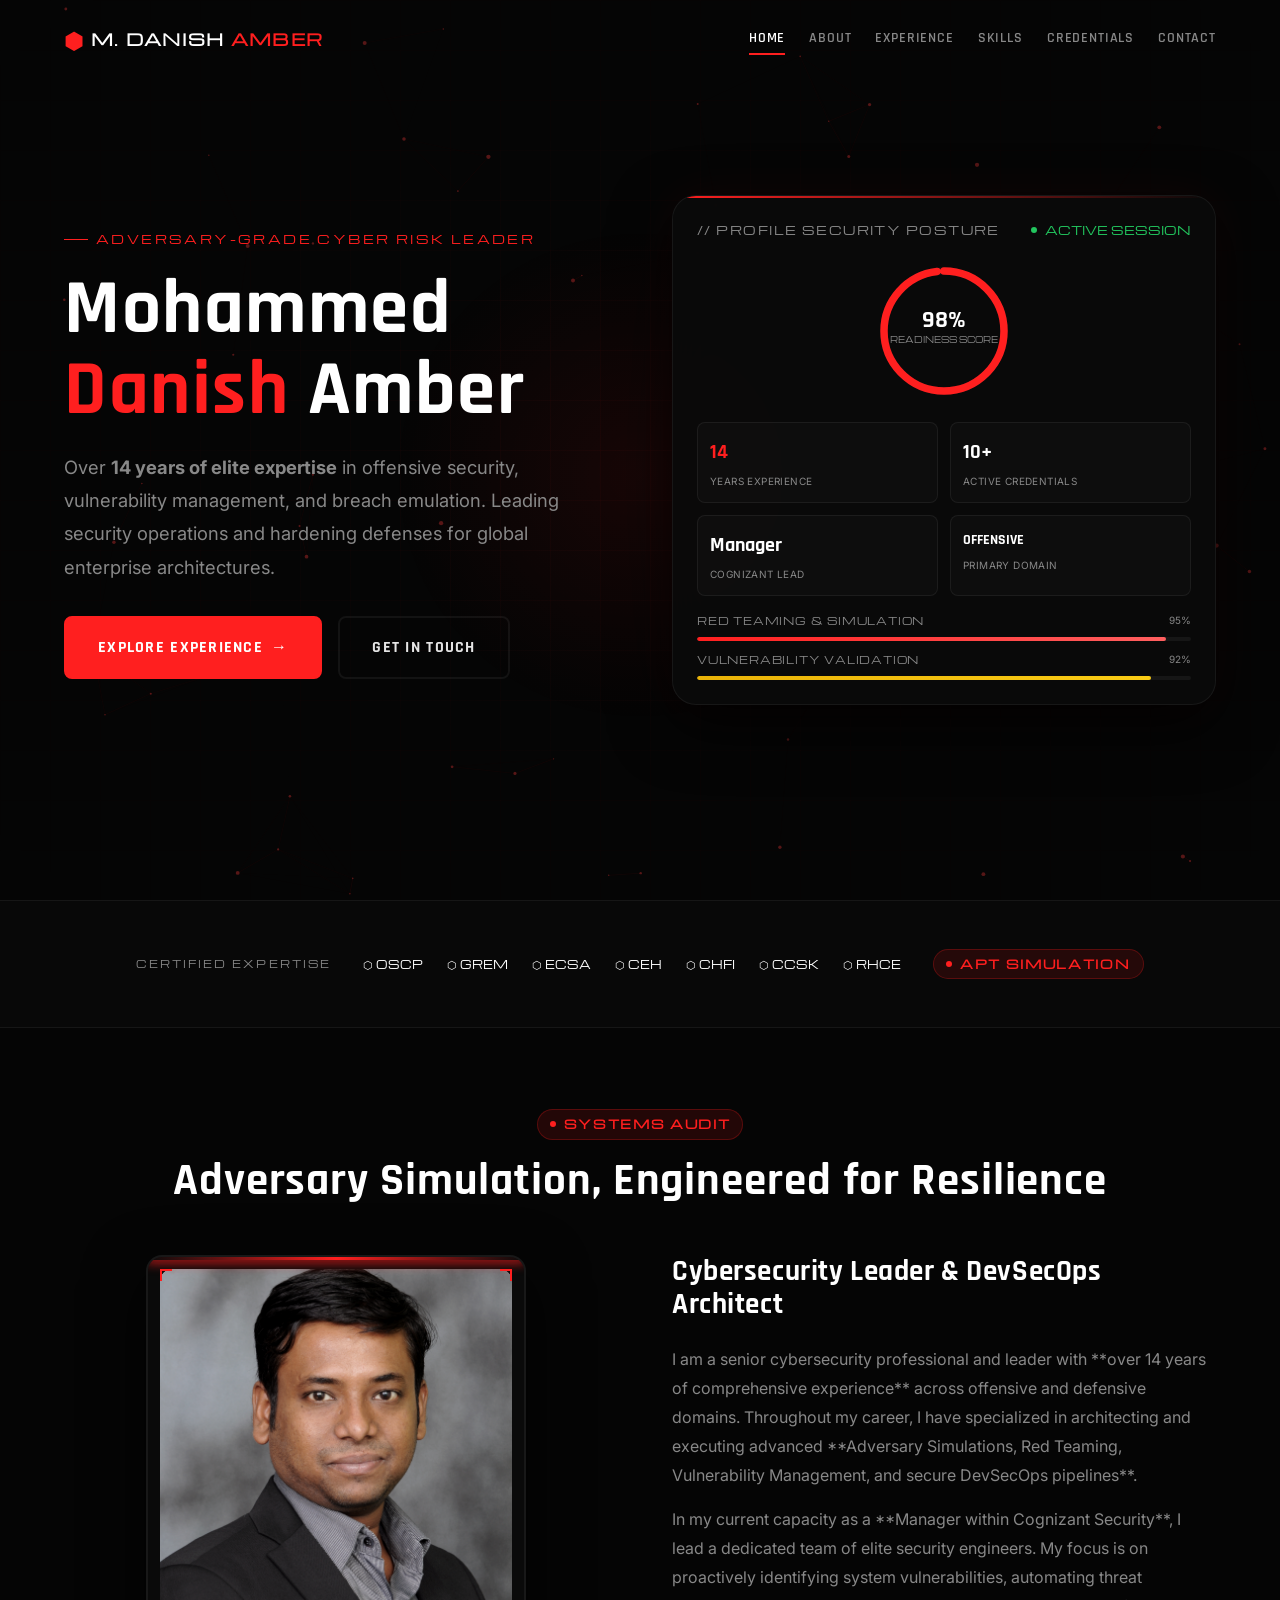
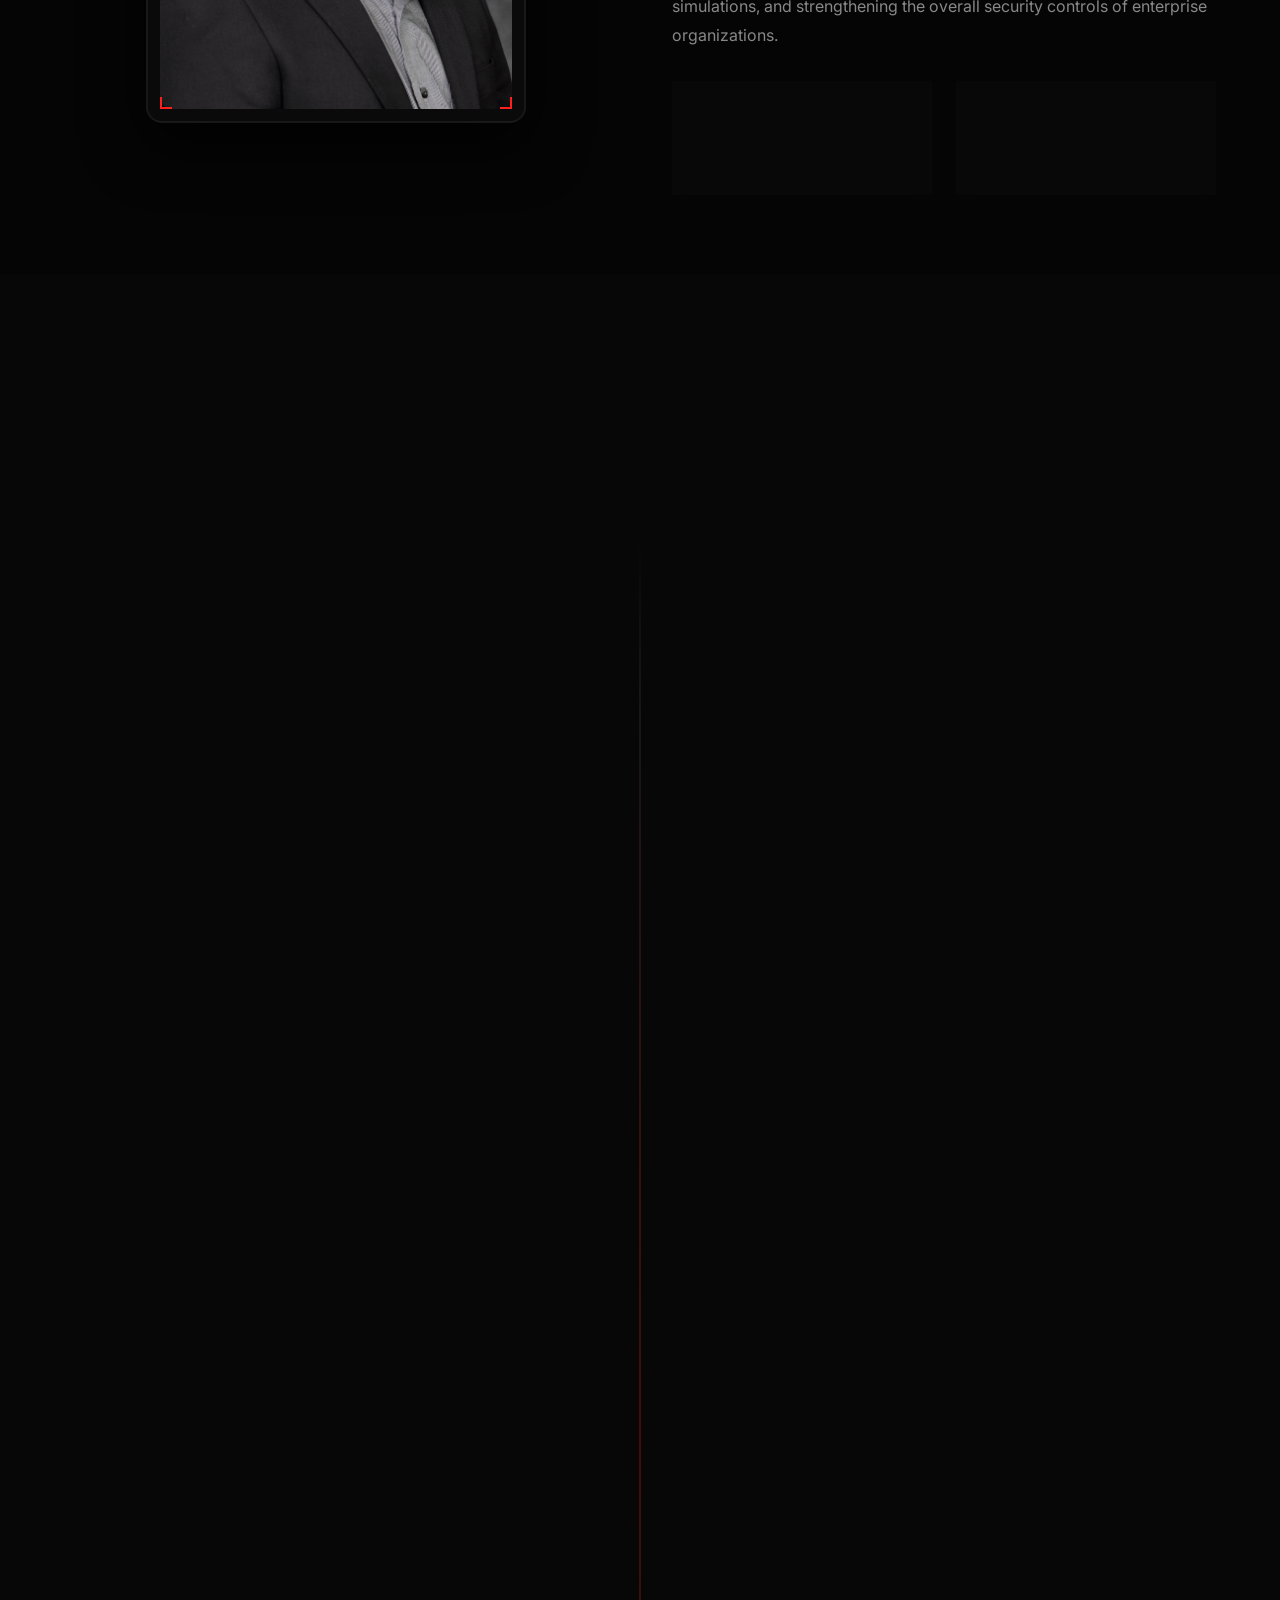
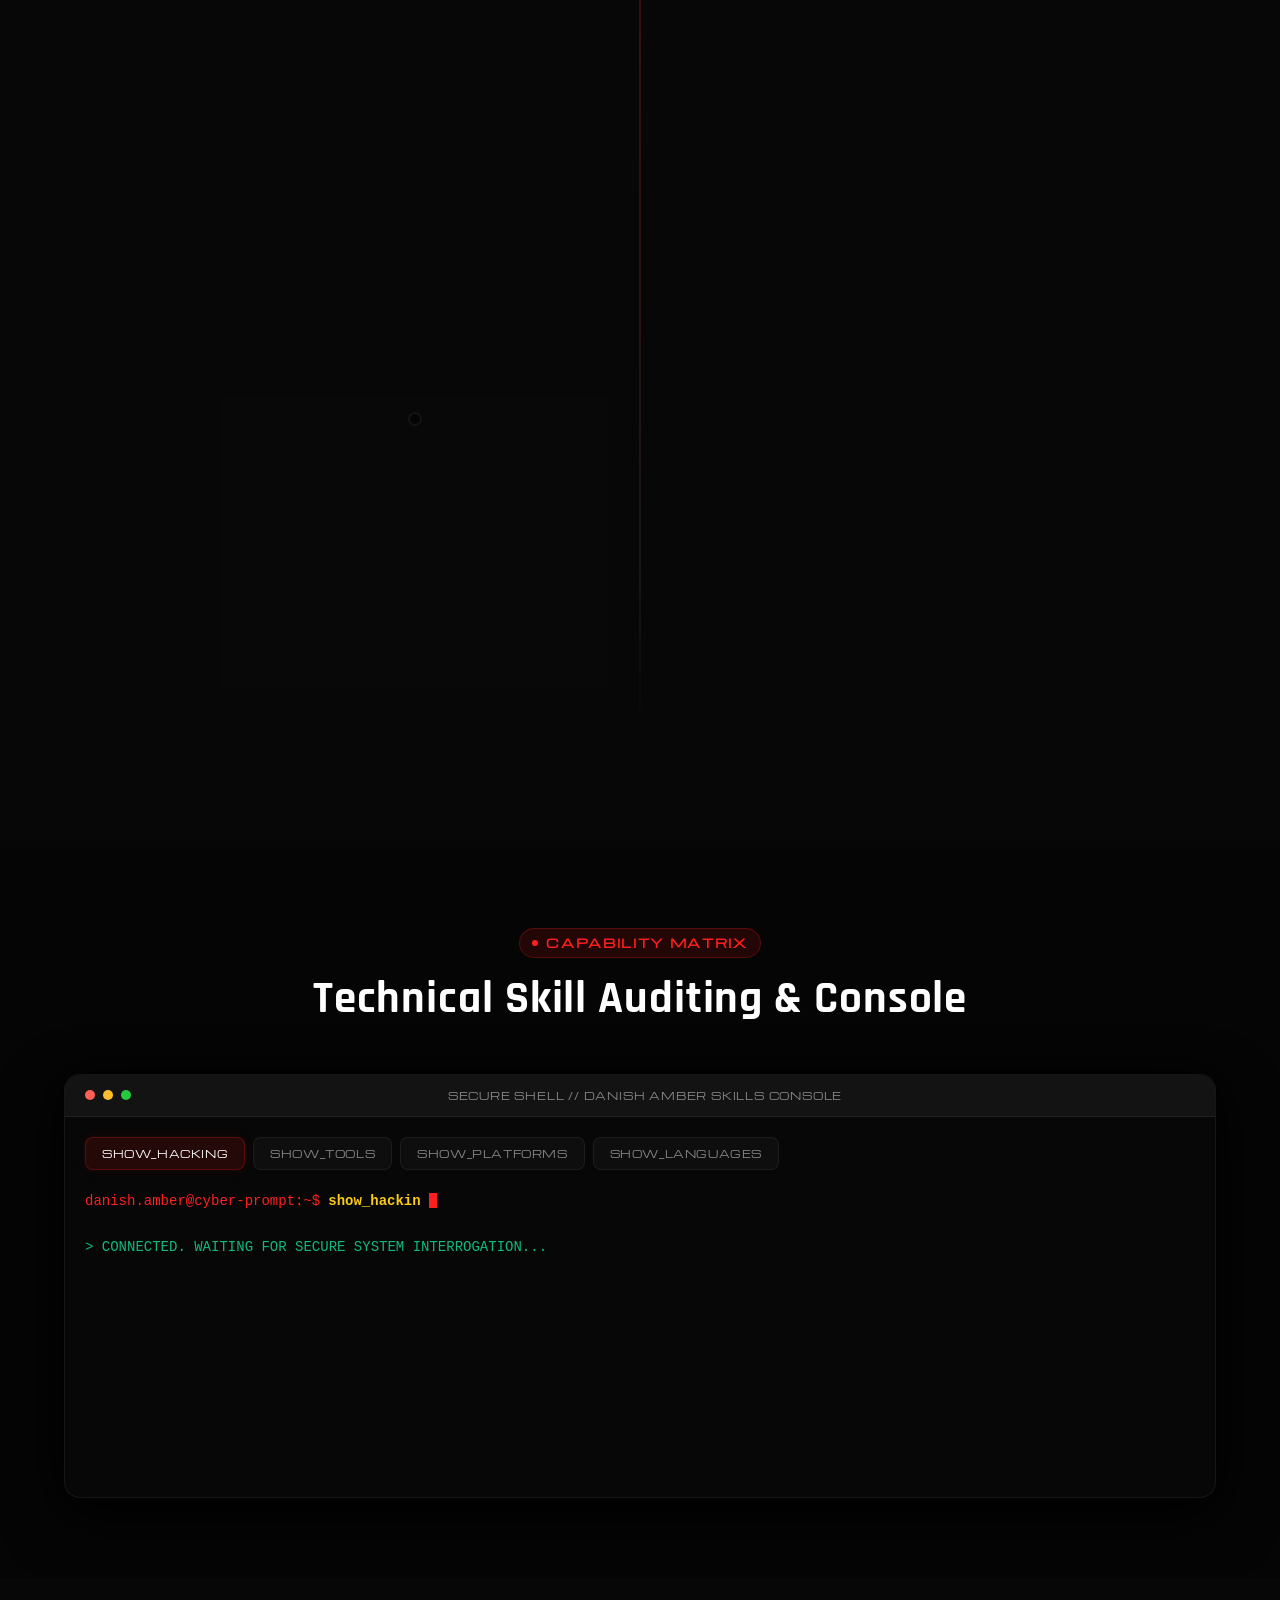
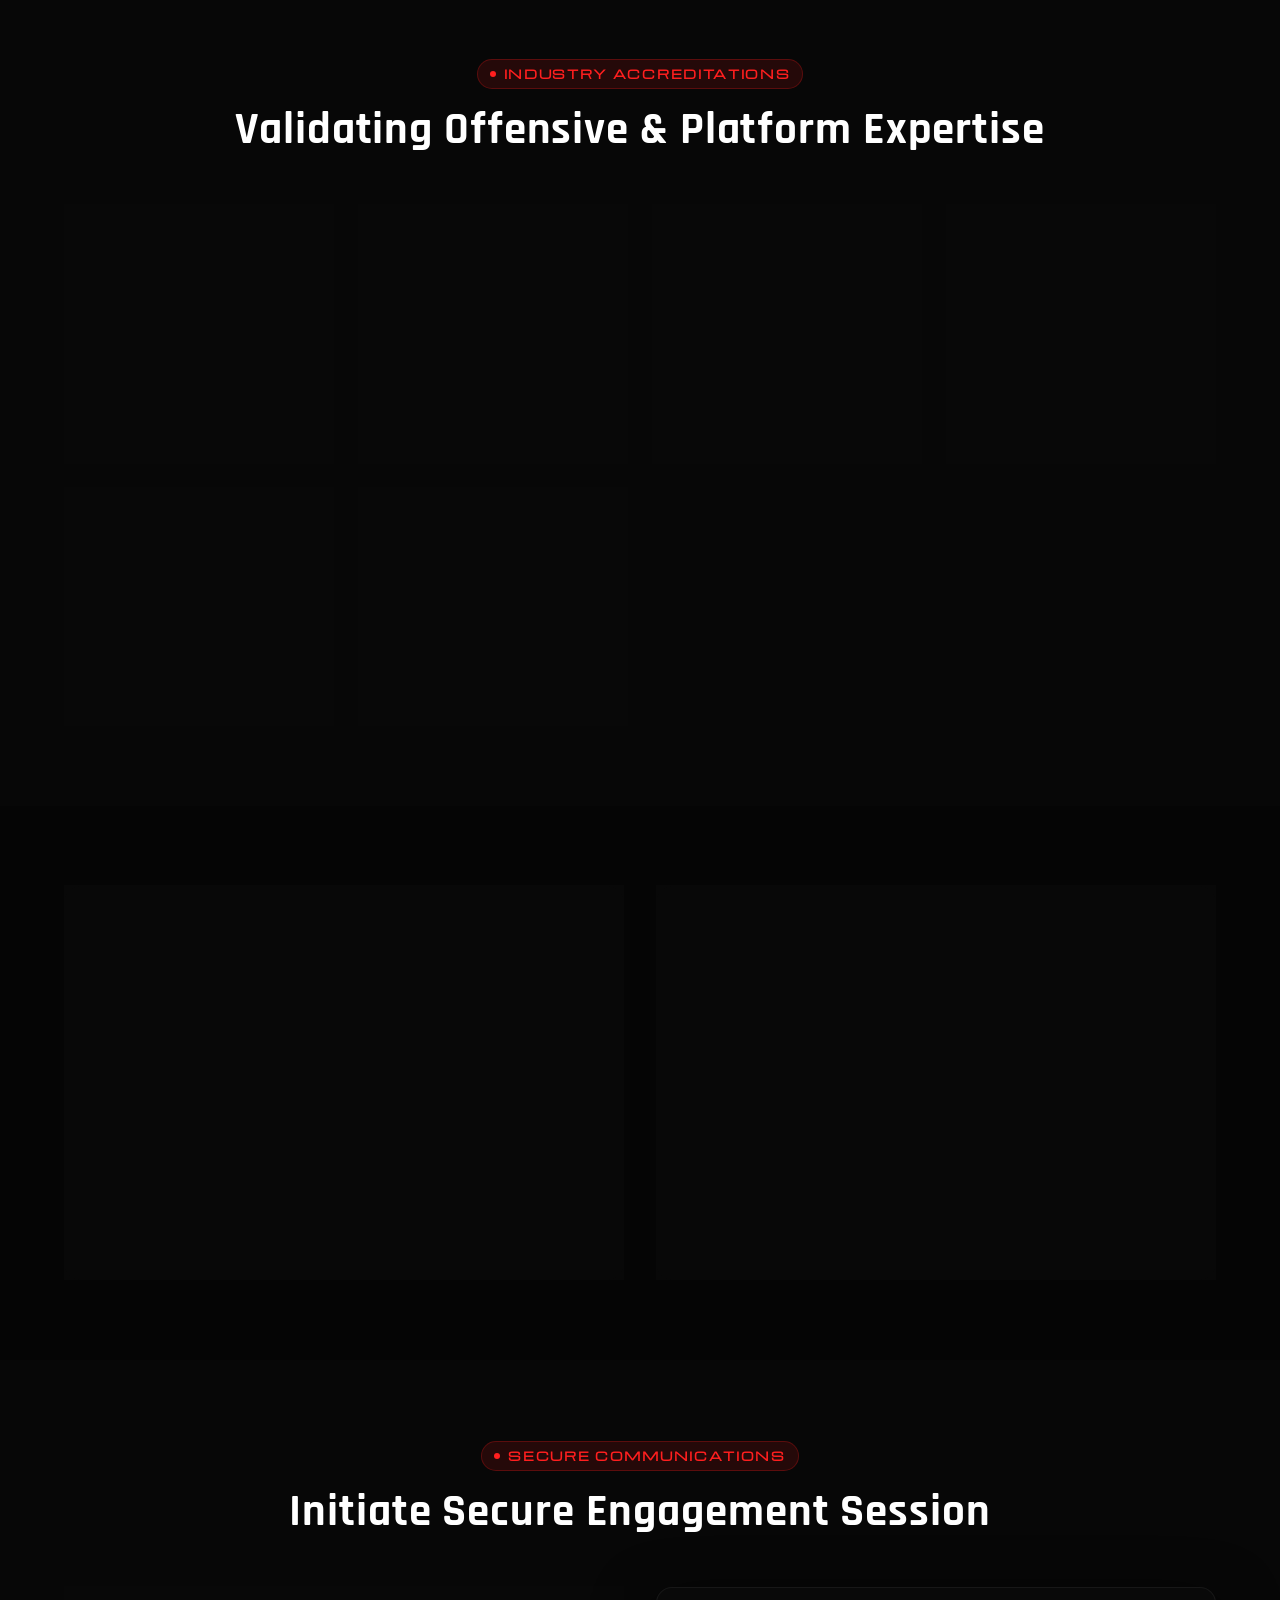
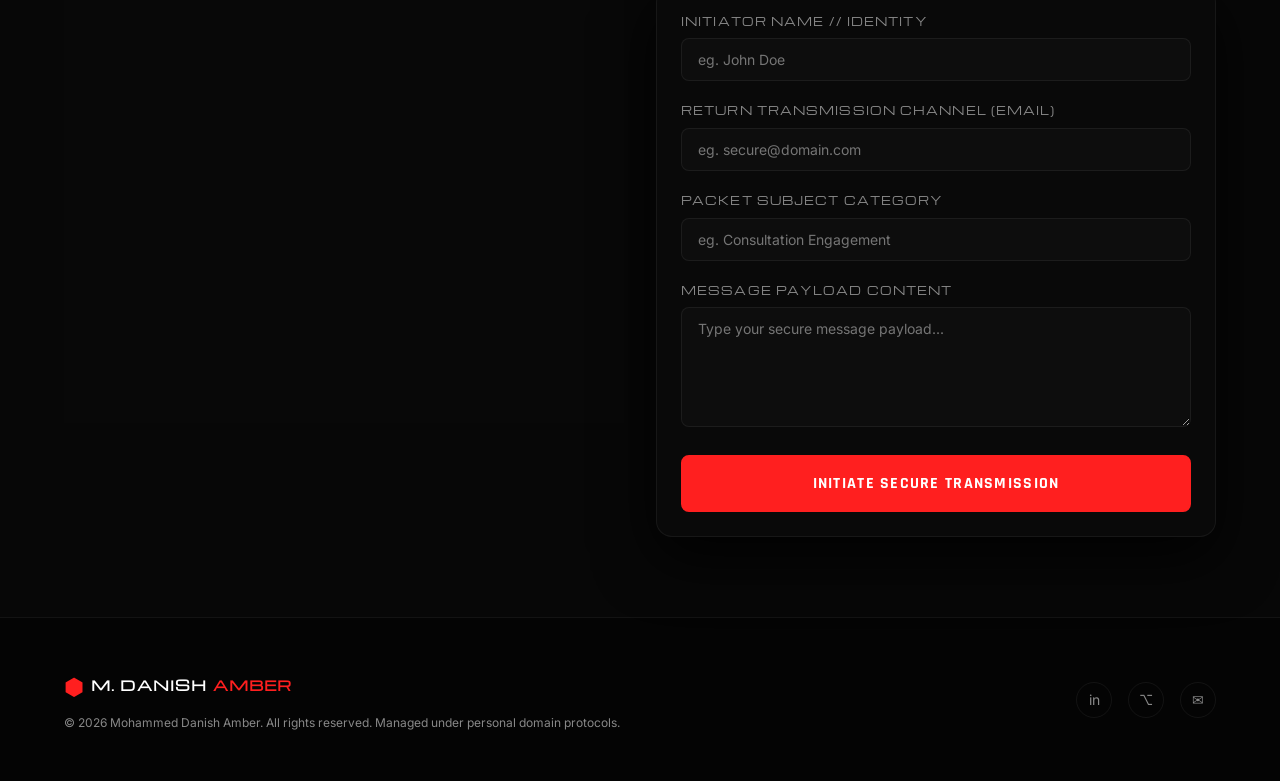
==== index.html @ 661f6ae4 "Remove CV download links from index.html Removed download links for CV from the navigation." ====
<!DOCTYPE html>
<html lang="en">
<head>
  <meta charset="UTF-8" />
  <meta name="viewport" content="width=device-width, initial-scale=1.0" />
  <title>Mohammed Danish Amber | Cybersecurity Leader &amp; Adversary Simulator</title>
  <meta name="description" content="Mohammed Danish Amber is an elite cybersecurity professional with over 14 years of expertise in Red Teaming, Adversary Emulation, Cloud Security, Vulnerability Management, and DevSecOps." />
  <meta property="og:title" content="Mohammed Danish Amber | Cybersecurity Portfolio" />
  <meta property="og:description" content="Adversary Simulator &amp; Cybersecurity Leader. 14+ years of validated expertise across Cognizant, Ernst &amp; Young, and Deloitte." />
  <meta property="og:type" content="website" />
  <link rel="canonical" href="https://www.mohammeddanishamber.com/" />
  
  <!-- Favicon placeholder using a cyber SVG -->
  <link rel="icon" type="image/svg+xml" href="data:image/svg+xml,<svg xmlns=%22http://www.w3.org/2000/svg%22 viewBox=%220 0 100 100%22><text y=%22.9em%22 font-size=%2290%22 fill=%22%23FF1F1F%22>⬡</text></svg>" />
  
  <!-- CSS Stylesheet -->
  <link rel="stylesheet" href="style.css" />
</head>
<body>

<!-- Cyber Canvas Backdrop -->
<canvas id="cyber-canvas" aria-hidden="true"></canvas>

<!-- ============================================================
     NAVIGATION
     ============================================================ -->
<nav class="nav" role="navigation" aria-label="Main Navigation">
  <div class="container nav-inner">
    <a href="#home" class="nav-logo" aria-label="Danish Amber Home">
      <span class="nav-logo-icon">⬢</span>
      <span class="nav-logo-text">M. DANISH<span> AMBER</span></span>
    </a>

    <div class="nav-links">
      <a href="#home" class="nav-link active">Home</a>
      <a href="#about" class="nav-link">About</a>
      <a href="#experience" class="nav-link">Experience</a>
      <a href="#skills" class="nav-link">Skills</a>
      <a href="#certifications" class="nav-link">Credentials</a>
      <a href="#contact" class="nav-link">Contact</a>
    </div>

    <button class="nav-hamburger" aria-label="Toggle Menu" aria-expanded="false">
      <span></span><span></span><span></span>
    </button>
  </div>

  <div class="nav-mobile-menu">
    <a href="#home" class="nav-link">Home</a>
    <a href="#about" class="nav-link">About</a>
    <a href="#experience" class="nav-link">Experience</a>
    <a href="#skills" class="nav-link">Skills</a>
    <a href="#certifications" class="nav-link">Credentials</a>
    <a href="#contact" class="nav-link">Contact</a>
  </div>
</nav>

<!-- ============================================================
     HERO SECTION
     ============================================================ -->
<header class="hero" id="home">
  <div class="hero-grid-line" aria-hidden="true"></div>
  <div class="hero-glow" aria-hidden="true"></div>

  <div class="container">
    <div class="grid-2" style="align-items:center; gap:4rem;">

      <!-- Left: Bio introduction -->
      <div class="hero-content fade-up">
        <div class="hero-eyebrow">
          <span style="display:inline-block;width:24px;height:1px;background:var(--core-red);"></span>
          Adversary-Grade Cyber Risk Leader
        </div>

        <h1 class="hero-title" data-glitch="Mohammed Danish Amber">
          Mohammed<br />
          <span class="highlight">Danish</span> Amber
        </h1>

        <p class="hero-subtitle">
          Over <strong>14 years of elite expertise</strong> in offensive security, vulnerability management, and breach emulation. Leading security operations and hardening defenses for global enterprise architectures.
        </p>

        <div class="hero-actions">
          <a href="#experience" class="btn btn-primary btn-lg btn-arrow">Explore Experience</a>
          <a href="#contact" class="btn btn-ghost btn-lg">Get in Touch</a>
        </div>
      </div>

      <!-- Right: Cyber Dashboard widget -->
      <div class="fade-up" style="transition-delay:0.2s;">
        <div class="bas-dashboard">
          <div class="bas-header">
            <div class="bas-title">// PROFILE SECURITY POSTURE</div>
            <div class="bas-status">ACTIVE SESSION</div>
          </div>

          <!-- Dynamic score ring -->
          <div class="bas-score-ring">
            <svg width="150" height="150" viewBox="0 0 100 100" aria-label="Profile readiness 98%">
              <!-- Track background -->
              <circle cx="50" cy="50" r="40"
                fill="none"
                stroke="rgba(255,255,255,0.04)"
                stroke-width="5"/>
              <!-- Dynamic Fill -->
              <circle cx="50" cy="50" r="40"
                class="score-ring-fill"
                fill="none"
                stroke="var(--core-red)"
                stroke-width="5"
                stroke-linecap="round"
                stroke-dasharray="251.2"
                stroke-dashoffset="251.2"
                transform="rotate(-90 50 50)"
                style="transition: stroke-dashoffset 1.5s ease-out;"/>
              <!-- Center Metric Text -->
              <text x="50" y="47" text-anchor="middle"
                fill="white" font-family="Rajdhani,sans-serif"
                font-size="16" font-weight="700">
                <tspan class="bas-score-number">0%</tspan>
              </text>
              <text x="50" y="58" text-anchor="middle"
                fill="#888" font-family="Michroma,monospace" font-size="5">
                READINESS SCORE
              </text>
            </svg>
          </div>

          <!-- Live stats grid -->
          <div class="bas-metric-grid">
            <div class="bas-metric">
              <div class="bas-metric-val red" id="dash-vulns">0</div>
              <div class="bas-metric-key">Years Experience</div>
            </div>
            <div class="bas-metric">
              <div class="bas-metric-val text-white">10+</div>
              <div class="bas-metric-key">Active Credentials</div>
            </div>
            <div class="bas-metric">
              <div class="bas-metric-val text-white">Manager</div>
              <div class="bas-metric-key">Cognizant Lead</div>
            </div>
            <div class="bas-metric">
              <div class="bas-metric-val text-white" style="font-size:0.9rem;">OFFENSIVE</div>
              <div class="bas-metric-key">Primary Domain</div>
            </div>
          </div>

          <!-- Simulated capabilities status bars -->
          <div style="margin-top:1rem;">
            <div style="display:flex;justify-content:space-between;font-size:10px;color:var(--steel-muted);margin-bottom:4px;">
              <span style="font-family:var(--font-tech);letter-spacing:.08em;">RED TEAMING &amp; SIMULATION</span>
              <span>95%</span>
            </div>
            <div class="progress-bar-track">
              <div class="progress-bar-fill" data-width="95%" style="width:0;"></div>
            </div>
            <div style="display:flex;justify-content:space-between;font-size:10px;color:var(--steel-muted);margin-bottom:4px;margin-top:10px;">
              <span style="font-family:var(--font-tech);letter-spacing:.08em;">VULNERABILITY VALIDATION</span>
              <span>92%</span>
            </div>
            <div class="progress-bar-track">
              <div class="progress-bar-fill" data-width="92%" style="width:0;background:linear-gradient(90deg,#eab308,#facc15);"></div>
            </div>
          </div>
        </div>
      </div>
    </div>
  </div>
</header>

<!-- ============================================================
     CREDENTIAL BAND
     ============================================================ -->
<section class="section-sm" style="border-top:1px solid var(--glass-border);border-bottom:1px solid var(--glass-border);background:rgba(10,10,10,0.6);" aria-label="Core Badges">
  <div class="container">
    <div style="display:flex;align-items:center;flex-wrap:wrap;gap:2rem;justify-content:center;">
      <div style="font-family:var(--font-tech);font-size:.65rem;letter-spacing:.2em;text-transform:uppercase;color:var(--steel-muted);flex-shrink:0;">Certified Expertise</div>

      <div style="display:flex;flex-wrap:wrap;gap:1.5rem;align-items:center;">
        <div class="cert-badge" style="font-family:var(--font-tech);font-size:11px;color:white;">⬡ OSCP</div>
        <div class="cert-badge" style="font-family:var(--font-tech);font-size:11px;color:white;">⬡ GREM</div>
        <div class="cert-badge" style="font-family:var(--font-tech);font-size:11px;color:white;">⬡ ECSA</div>
        <div class="cert-badge" style="font-family:var(--font-tech);font-size:11px;color:white;">⬡ CEH</div>
        <div class="cert-badge" style="font-family:var(--font-tech);font-size:11px;color:white;">⬡ CHFI</div>
        <div class="cert-badge" style="font-family:var(--font-tech);font-size:11px;color:white;">⬡ CCSK</div>
        <div class="cert-badge" style="font-family:var(--font-tech);font-size:11px;color:white;">⬡ RHCE</div>
      </div>

      <span class="chip" style="margin:0;flex-shrink:0;">APT Simulation</span>
    </div>
  </div>
</section>

<!-- ============================================================
     ABOUT SECTION
     ============================================================ -->
<section class="section" id="about">
  <div class="container">
    <div class="text-center mb-12 fade-up">
      <span class="chip">Systems Audit</span>
      <h2>Adversary Simulation, Engineered for Resilience</h2>
    </div>

    <div class="grid-2" style="align-items:start; gap:4rem;">
      
      <!-- Profile scan-line image -->
      <div class="fade-up">
        <div class="profile-image-container">
          <div class="profile-frame">
            <!-- Tech border corners -->
            <div class="tech-corner corner-tl"></div>
            <div class="tech-corner corner-tr"></div>
            <div class="tech-corner corner-bl"></div>
            <div class="tech-corner corner-br"></div>
            
            <!-- Laser scan animation layer -->
            <div class="profile-scanner"></div>

            <div class="profile-image-wrapper">
              <img src="MDA.jpg" alt="Mohammed Danish Amber Profile Image" class="profile-img" />
            </div>
          </div>
        </div>
      </div>

      <!-- Technical Bio -->
      <div class="fade-up" style="transition-delay:0.15s;">
        <h3 style="margin-bottom:1.5rem;" class="font-display">Cybersecurity Leader &amp; DevSecOps Architect</h3>
        <p style="color:var(--steel-muted);line-height:1.8;margin-bottom:1rem;">
          I am a senior cybersecurity professional and leader with **over 14 years of comprehensive experience** across offensive and defensive domains. Throughout my career, I have specialized in architecting and executing advanced **Adversary Simulations, Red Teaming, Vulnerability Management, and secure DevSecOps pipelines**.
        </p>
        <p style="color:var(--steel-muted);line-height:1.8;margin-bottom:1.5rem;">
          In my current capacity as a **Manager within Cognizant Security**, I lead a dedicated team of elite security engineers. My focus is on proactively identifying system vulnerabilities, automating threat simulations, and strengthening the overall security controls of enterprise organizations. 
        </p>

        <div style="display:grid;grid-template-columns:1fr 1fr;gap:1.5rem;margin-top:2rem;">
          <div class="glass-card" style="padding:1.5rem;text-align:left;">
            <div style="font-family:var(--font-tech);font-size:1.5rem;color:var(--core-red);font-weight:700;margin-bottom:0.25rem;">14+ Yrs</div>
            <div style="font-size:11px;color:var(--steel-muted);text-transform:uppercase;letter-spacing:0.04em;">Enterprise IT &amp; Security</div>
          </div>
          <div class="glass-card" style="padding:1.5rem;text-align:left;">
            <div style="font-family:var(--font-tech);font-size:1.5rem;color:var(--core-red);font-weight:700;margin-bottom:0.25rem;">6 - 10</div>
            <div style="font-size:11px;color:var(--steel-muted);text-transform:uppercase;letter-spacing:0.04em;">Security Engineers Led</div>
          </div>
        </div>
      </div>
    </div>
  </div>
</section>

<!-- ============================================================
     EXPERIENCE (TIMELINE)
     ============================================================ -->
<section class="section" id="experience" style="background:rgba(10,10,10,0.5);">
  <div class="container">
    <div class="text-center mb-12 fade-up">
      <span class="chip">Operation History</span>
      <h2>Chronology of Core Professional Milestones</h2>
    </div>

    <!-- Timeline Wrapper -->
    <div class="timeline">

      <!-- Cognizant -->
      <div class="timeline-item fade-up">
        <div class="timeline-dot"></div>
        <div class="glass-card timeline-card">
          <span class="timeline-date">APRIL 2019 — TILL DATE</span>
          <h3 class="timeline-title">Manager</h3>
          <div class="timeline-company">Cognizant Security // India</div>
          <p class="timeline-desc">
            Directing security testing programs across Web, Mobile (Android &amp; iOS), and Cloud infrastructures. Establishing DevSecOps standardization and overseeing active adversary simulations. Leading a high-performing technical engineering team.
          </p>
          <div class="timeline-tags">
            <span class="tag-sm">DevSecOps</span>
            <span class="tag-sm">Red Teaming</span>
            <span class="tag-sm">EDR Validation</span>
            <span class="tag-sm">Team of 10</span>
          </div>
        </div>
      </div>

      <!-- EY -->
      <div class="timeline-item fade-up" style="transition-delay:0.1s;">
        <div class="timeline-dot"></div>
        <div class="glass-card timeline-card">
          <span class="timeline-date">APRIL 2018 — APRIL 2019</span>
          <h3 class="timeline-title">Senior Consultant</h3>
          <div class="timeline-company">Ernst &amp; Young // Enterprise Cyber Risk</div>
          <p class="timeline-desc">
            Directed vulnerability and patch management lifecycles. Led secure system architecture audits, IoT device vulnerability assessments, and advanced red team operations.
          </p>
          <div class="timeline-tags">
            <span class="tag-sm">Patch Management</span>
            <span class="tag-sm">IoT Audits</span>
            <span class="tag-sm">Malware Analysis</span>
            <span class="tag-sm">Process Standards</span>
          </div>
        </div>
      </div>

      <!-- Deloitte -->
      <div class="timeline-item fade-up" style="transition-delay:0.2s;">
        <div class="timeline-dot"></div>
        <div class="glass-card timeline-card">
          <span class="timeline-date">JUNE 2016 — DECEMBER 2017</span>
          <h3 class="timeline-title">Solution Advisor</h3>
          <div class="timeline-company">Deloitte // Cyber Risk</div>
          <p class="timeline-desc">
            Executed static and dynamic malware reverse engineering, active threat hunting, source code reviews, and penetration testing across enterprise applications.
          </p>
          <div class="timeline-tags">
            <span class="tag-sm">Reverse Engineering</span>
            <span class="tag-sm">Threat Hunting</span>
            <span class="tag-sm">Source Code Review</span>
            <span class="tag-sm">VAPT</span>
          </div>
        </div>
      </div>

      <!-- Agility -->
      <div class="timeline-item fade-up" style="transition-delay:0.3s;">
        <div class="timeline-dot"></div>
        <div class="glass-card timeline-card">
          <span class="timeline-date">NOVEMBER 2015 — APRIL 2016</span>
          <h3 class="timeline-title">Information Security Analyst</h3>
          <div class="timeline-company">Agility E-Services</div>
          <p class="timeline-desc">
            Conducted deep system audits across core databases, firewalls, and network switches. Managed active log analysis, incident detection, and mitigated threats aligned with OWASP Top 10 guidelines.
          </p>
          <div class="timeline-tags">
            <span class="tag-sm">Firewall Audits</span>
            <span class="tag-sm">Log Analysis</span>
            <span class="tag-sm">OWASP Alignment</span>
            <span class="tag-sm">Incident Detection</span>
          </div>
        </div>
      </div>

      <!-- TCS -->
      <div class="timeline-item fade-up" style="transition-delay:0.4s;">
        <div class="timeline-dot"></div>
        <div class="glass-card timeline-card">
          <span class="timeline-date">NOVEMBER 2010 — OCTOBER 2015</span>
          <h3 class="timeline-title">System Engineer</h3>
          <div class="timeline-company">Tata Consultancy Services</div>
          <p class="timeline-desc">
            Managed database administrations (MySQL, MongoDB), server health monitoring, and system automation scripts. Recognized with Service Delivery Excellence and Best Faculty awards.
          </p>
          <div class="timeline-tags">
            <span class="tag-sm">Database Admin</span>
            <span class="tag-sm">System Automation</span>
            <span class="tag-sm">Symantec Profiling</span>
            <span class="tag-sm">TCS Awards</span>
          </div>
        </div>
      </div>

    </div>
  </div>
</section>

<!-- ============================================================
     INTERACTIVE TECHNICAL SKILLS WIDGET
     ============================================================ -->
<section class="section" id="skills">
  <div class="container">
    <div class="text-center mb-12 fade-up">
      <span class="chip">Capability Matrix</span>
      <h2>Technical Skill Auditing &amp; Console</h2>
    </div>

    <div class="fade-up">
      <div class="terminal-widget">
        
        <!-- Terminal header toolbar -->
        <div class="terminal-header">
          <div class="terminal-buttons">
            <span class="terminal-btn red"></span>
            <span class="terminal-btn yellow"></span>
            <span class="terminal-btn green"></span>
          </div>
          <div class="terminal-title-text">SECURE SHELL // DANISH AMBER SKILLS CONSOLE</div>
          <div style="width:36px;"></div> <!-- visual spacer -->
        </div>

        <!-- Terminal interior -->
        <div class="terminal-body">
          <!-- Command quick tabs -->
          <div class="terminal-tabs">
            <button class="term-tab active" data-cmd="hacking">show_hacking</button>
            <button class="term-tab" data-cmd="tools">show_tools</button>
            <button class="term-tab" data-cmd="sysops">show_platforms</button>
            <button class="term-tab" data-cmd="languages">show_languages</button>
          </div>

          <!-- Typing command indicator line -->
          <div class="terminal-input-line">
            <span class="terminal-prompt">danish.amber@cyber-prompt:~$</span>
            <span class="terminal-command-typing" id="terminal-command"></span>
            <span class="terminal-cursor"></span>
          </div>

          <!-- Terminal content output target -->
          <div id="terminal-text" style="margin-top:1.5rem;">
            <!-- Fallback loading message or initial load -->
            <div class="term-output">> CONNECTED. WAITING FOR SECURE SYSTEM INTERROGATION...</div>
          </div>
        </div>

      </div>
    </div>
  </div>
</section>

<!-- ============================================================
     CERTIFICATIONS & CREDENTIALS SHOWCASE
     ============================================================ -->
<section class="section" id="certifications" style="background:rgba(10,10,10,0.5);">
  <div class="container">
    <div class="text-center mb-12 fade-up">
      <span class="chip">Industry Accreditations</span>
      <h2>Validating Offensive &amp; Platform Expertise</h2>
    </div>

    <div class="certs-grid">
      
      <!-- OSCP -->
      <div class="glass-card cert-card fade-up">
        <div class="cert-icon">⬢</div>
        <h3 class="cert-name">OSCP</h3>
        <span class="cert-issuer">Offensive Security Certified Professional</span>
        <span class="cert-year-badge">2018</span>
      </div>

      <!-- GREM -->
      <div class="glass-card cert-card fade-up" style="transition-delay:0.1s;">
        <div class="cert-icon">🧬</div>
        <h3 class="cert-name">GREM</h3>
        <span class="cert-issuer">GIAC Reverse Engineering Malware</span>
        <span class="cert-year-badge">2016</span>
      </div>

      <!-- ECSA -->
      <div class="glass-card cert-card fade-up" style="transition-delay:0.2s;">
        <div class="cert-icon">🔬</div>
        <h3 class="cert-name">ECSA</h3>
        <span class="cert-issuer">EC-Council Certified Security Analyst</span>
        <span class="cert-year-badge">2017</span>
      </div>

      <!-- CCSK -->
      <div class="glass-card cert-card fade-up" style="transition-delay:0.3s;">
        <div class="cert-icon">☁️</div>
        <h3 class="cert-name">CCSK</h3>
        <span class="cert-issuer">Cloud Security Alliance</span>
        <span class="cert-year-badge">2019</span>
      </div>

      <!-- CEH -->
      <div class="glass-card cert-card fade-up" style="transition-delay:0.4s;">
        <div class="cert-icon">💻</div>
        <h3 class="cert-name">CEH &amp; CHFI</h3>
        <span class="cert-issuer">Certified Ethical Hacker // Forensics</span>
        <span class="cert-year-badge">2011</span>
      </div>

      <!-- RHCE -->
      <div class="glass-card cert-card fade-up" style="transition-delay:0.5s;">
        <div class="cert-icon">🐧</div>
        <h3 class="cert-name">RHCE &amp; RHSA</h3>
        <span class="cert-issuer">Red Hat Certified Engineer // Admin</span>
        <span class="cert-year-badge">2010</span>
      </div>

    </div>
  </div>
</section>

<!-- ============================================================
     COMMUNITY & HOME LAB
     ============================================================ -->
<section class="section">
  <div class="container">
    <div class="grid-2">
      
      <!-- Community Leadership -->
      <div class="glass-card fade-up" style="padding:2.5rem;">
        <span class="chip">Community Contribution</span>
        <h3 style="margin-bottom:1.5rem;" class="font-display">Cybersecurity Leadership &amp; Initiatives</h3>
        
        <div style="display:flex;flex-direction:column;gap:1.5rem;">
          <div style="display:flex;align-items:flex-start;gap:1rem;">
            <span style="color:var(--core-red);font-size:1.2rem;margin-top:2px;">⬡</span>
            <div>
              <div style="font-family:var(--font-display);font-weight:700;color:white;">Null Open Security Hyderabad Chapter</div>
              <div style="font-size:13px;color:var(--steel-muted);margin-top:2px;">Active ex-core member leading offensive security community groups, organizing monthly technical sessions and threat briefings.</div>
            </div>
          </div>

          <div style="display:flex;align-items:flex-start;gap:1rem;">
            <span style="color:var(--core-red);font-size:1.2rem;margin-top:2px;">⬡</span>
            <div>
              <div style="font-family:var(--font-display);font-weight:700;color:white;">Raspberry Pi Hyderabad Chapter</div>
              <div style="font-size:13px;color:var(--steel-muted);margin-top:2px;">Served as ex-chapter head organizing open hardware and secure embedded system design workshops and capture-the-flag hackathons.</div>
            </div>
          </div>
        </div>
      </div>

      <!-- Home Lab details -->
      <div class="glass-card fade-up" style="padding:2.5rem; transition-delay:0.15s;">
        <span class="chip">Home Lab Architecture</span>
        <h3 style="margin-bottom:1.5rem;" class="font-display">Private Cyber Research Environment</h3>
        <p style="color:var(--steel-muted);font-size:14px;line-height:1.7;margin-bottom:1.5rem;">
          I maintain a dedicated, isolated hardware laboratory setup configured for proactive threat intelligence gathering, payload development, and reverse engineering.
        </p>

        <div style="display:flex;flex-direction:column;gap:0.75rem;">
          <div style="display:flex;justify-content:space-between;border-bottom:1px solid rgba(255,255,255,0.03);padding-bottom:8px;">
            <span style="font-size:12px;font-family:var(--font-tech);color:var(--steel-muted);">VIRTUALIZATION</span>
            <span style="font-size:12px;font-family:var(--font-tech);color:white;">Proxmox &amp; Ubuntu MicroCloud</span>
          </div>
          <div style="display:flex;justify-content:space-between;border-bottom:1px solid rgba(255,255,255,0.03);padding-bottom:8px;">
            <span style="font-size:12px;font-family:var(--font-tech);color:var(--steel-muted);">THREAT ANALYSIS</span>
            <span style="font-size:12px;font-family:var(--font-tech);color:white;">REMnux &amp; FlareVM Sandbox</span>
          </div>
          <div style="display:flex;justify-content:space-between;border-bottom:1px solid rgba(255,255,255,0.03);padding-bottom:8px;">
            <span style="font-size:12px;font-family:var(--font-tech);color:var(--steel-muted);">NETWORK ISOLATION</span>
            <span style="font-size:12px;font-family:var(--font-tech);color:white;">Hardware-segregated VLANs</span>
          </div>
        </div>
      </div>

    </div>
  </div>
</section>

<!-- ============================================================
     CONTACT SECTION
     ============================================================ -->
<section class="section" id="contact" style="background:rgba(10,10,10,0.5);">
  <div class="container">
    <div class="text-center mb-12 fade-up">
      <span class="chip">Secure Communications</span>
      <h2>Initiate Secure Engagement Session</h2>
    </div>

    <div class="contact-container">
      
      <!-- Contact details -->
      <div class="fade-up">
        <div class="glass-card" style="padding:2.5rem;">
          <span class="chip">Transmission Details</span>
          <h3 style="margin-bottom:1.5rem;" class="font-display">Danish Amber // Core Terminal</h3>

          <div style="display:flex;flex-direction:column;gap:1.5rem;">
            
            <!-- Email -->
            <div style="display:flex;align-items:center;gap:1rem;">
              <span style="font-size:1.5rem;color:var(--core-red);">✉</span>
              <div>
                <div style="font-size:11px;color:var(--steel-muted);text-transform:uppercase;letter-spacing:0.04em;">Primary Transmission Channel</div>
                <a href="mailto:me@mohammeddanishamber.com" class="text-white font-tech" style="font-size:0.9rem;">me@mohammeddanishamber.com</a>
              </div>
            </div>

            <!-- Alternative Email -->
            <div style="display:flex;align-items:center;gap:1rem;">
              <span style="font-size:1.5rem;color:var(--core-red);">✉</span>
              <div>
                <div style="font-size:11px;color:var(--steel-muted);text-transform:uppercase;letter-spacing:0.04em;">Backup Secure Shell Mail</div>
                <a href="mailto:md.danish.amber@live.com" class="text-white font-tech" style="font-size:0.9rem;">md.danish.amber@live.com</a>
              </div>
            </div>

            <!-- Phones -->
            <div style="display:flex;align-items:center;gap:1rem;">
              <span style="font-size:1.5rem;color:var(--core-red);">☎</span>
              <div>
                <div style="font-size:11px;color:var(--steel-muted);text-transform:uppercase;letter-spacing:0.04em;">Telephone Channels</div>
                <div class="text-white font-tech" style="font-size:0.9rem;">+91-•••••••••• // Available on Request</div>
              </div>
            </div>

            <!-- Location -->
            <div style="display:flex;align-items:center;gap:1rem;">
              <span style="font-size:1.5rem;color:var(--core-red);">⬡</span>
              <div>
                <div style="font-size:11px;color:var(--steel-muted);text-transform:uppercase;letter-spacing:0.04em;">Physical Station Bounds</div>
                <div class="text-white font-tech" style="font-size:0.9rem;">Kolkata, India // Exact Bounds Redacted</div>
              </div>
            </div>

          </div>
        </div>
      </div>

      <!-- Contact form -->
      <div class="fade-up" style="transition-delay:0.15s;">
        <div class="contact-terminal-form">
          <form id="contact-form">
            <div class="form-group">
              <label for="form-name" class="form-label">Initiator Name // Identity</label>
              <input type="text" id="form-name" class="form-input" required placeholder="eg. John Doe" />
            </div>

            <div class="form-group">
              <label for="form-email" class="form-label">Return Transmission Channel (Email)</label>
              <input type="email" id="form-email" class="form-input" required placeholder="eg. secure@domain.com" />
            </div>

            <div class="form-group">
              <label for="form-subject" class="form-label">Packet Subject Category</label>
              <input type="text" id="form-subject" class="form-input" required placeholder="eg. Consultation Engagement" />
            </div>

            <div class="form-group">
              <label for="form-message" class="form-label">Message Payload Content</label>
              <textarea id="form-message" class="form-input" required placeholder="Type your secure message payload..."></textarea>
            </div>

            <button type="submit" class="btn btn-primary btn-lg" style="width:100%;">Initiate Secure Transmission</button>
          </form>
          
          <div class="form-success-alert" id="form-success"></div>
        </div>
      </div>

    </div>
  </div>
</section>

<!-- ============================================================
     FOOTER
     ============================================================ -->
<footer class="footer">
  <div class="container footer-inner">
    <div>
      <div class="nav-logo" style="margin-bottom:0.5rem;">
        <span class="nav-logo-icon">⬢</span>
        <span class="nav-logo-text" style="font-size:0.9rem;">M. DANISH<span> AMBER</span></span>
      </div>
      <p style="font-size:12px;">© 2026 Mohammed Danish Amber. All rights reserved. Managed under personal domain protocols.</p>
    </div>

    <!-- Social channels -->
    <div class="footer-socials">
      <a href="https://www.linkedin.com/in/mohammed-danish-amber/" target="_blank" rel="noopener" class="footer-social" aria-label="LinkedIn" title="Connect on LinkedIn">in</a>
      <a href="https://github.com/mddanish" target="_blank" rel="noopener" class="footer-social" aria-label="GitHub" title="Visit GitHub Workspace">⌥</a>
      <a href="mailto:me@mohammeddanishamber.com" class="footer-social" aria-label="Email" title="Send Secure Email">✉</a>
    </div>
  </div>
</footer>

<!-- Interactive Scripts -->
<script src="app.js"></script>
</body>
</html>
---- style.css ----
/* ============================================================
   MOHAMMED DANISH AMBER — Cybersecurity Portfolio
   Design Theme: OBSYRA Labs Concept (Offensive Security)
   ============================================================ */

/* --- Google Fonts --- */
@import url('https://fonts.googleapis.com/css2?family=Rajdhani:wght@400;500;600;700&family=Michroma&family=Inter:wght@300;400;500;600;700&display=swap');

/* --- CSS Custom Properties (Design Tokens) --- */
:root {
  /* Colors */
  --void-black:       #050505;
  --void-black-2:     #0D0D0D;
  --void-black-3:     #141414;
  --void-black-4:     #1A1A1A;
  --void-black-5:     #222222;
  --titanium-silver:  #E5E5E5;
  --steel-muted:      #888888;
  --steel-dark:       #444444;
  --core-red:         #FF1F1F;
  --core-red-dim:     rgba(255, 31, 31, 0.12);
  --core-red-glow:    rgba(255, 31, 31, 0.35);
  --core-red-dark:    #CC1515;
  --white:            #ffffff;
  --glass-bg:         rgba(10, 10, 10, 0.75);
  --glass-border:     rgba(255, 255, 255, 0.06);
  --glass-border-red: rgba(255, 31, 31, 0.25);

  /* Typography */
  --font-display:   'Rajdhani', 'Michroma', sans-serif;
  --font-tech:      'Michroma', monospace;
  --font-body:      'Inter', sans-serif;

  /* Font Sizes */
  --text-xs:   0.75rem;
  --text-sm:   0.875rem;
  --text-base: 1rem;
  --text-lg:   1.125rem;
  --text-xl:   1.25rem;
  --text-2xl:  1.5rem;
  --text-3xl:  1.875rem;
  --text-4xl:  2.25rem;
  --text-5xl:  3rem;
  --text-6xl:  3.75rem;

  /* Spacing */
  --sp-1:   0.25rem;
  --sp-2:   0.5rem;
  --sp-3:   0.75rem;
  --sp-4:   1rem;
  --sp-5:   1.25rem;
  --sp-6:   1.5rem;
  --sp-8:   2rem;
  --sp-10:  2.5rem;
  --sp-12:  3rem;
  --sp-16:  4rem;
  --sp-20:  5rem;
  --sp-24:  6rem;

  /* Border Radius */
  --radius-sm:  4px;
  --radius-md:  8px;
  --radius-lg:  12px;
  --radius-xl:  16px;
  --radius-2xl: 24px;
  --radius-full: 9999px;

  /* Transitions */
  --transition-fast:   0.15s ease;
  --transition-base:   0.3s ease;
  --transition-slow:   0.6s ease;
  --transition-spring: 0.4s cubic-bezier(0.34, 1.56, 0.64, 1);

  /* Shadows */
  --shadow-red:     0 0 30px rgba(255, 31, 31, 0.25);
  --shadow-red-sm:  0 0 12px rgba(255, 31, 31, 0.2);
  --shadow-deep:    0 20px 60px rgba(0, 0, 0, 0.85);
  --shadow-card:    0 8px 32px rgba(0, 0, 0, 0.6);

  /* Z-index layers */
  --z-canvas:  -1;
  --z-base:     1;
  --z-overlay: 10;
  --z-nav:     100;
  --z-modal:   200;
}

/* ============================================================
   RESET & BASE
   ============================================================ */
*, *::before, *::after {
  box-sizing: border-box;
  margin: 0;
  padding: 0;
}

html {
  scroll-behavior: smooth;
  font-size: 16px;
  -webkit-font-smoothing: antialiased;
  -moz-osx-font-smoothing: grayscale;
}

body {
  background-color: var(--void-black);
  color: var(--titanium-silver);
  font-family: var(--font-body);
  font-size: var(--text-base);
  line-height: 1.7;
  overflow-x: hidden;
  position: relative;
}

a {
  color: inherit;
  text-decoration: none;
}

ul, ol { list-style: none; }

img, svg { max-width: 100%; display: block; }

button { cursor: pointer; border: none; background: none; font-family: inherit; }

/* Custom Scrollbar */
::-webkit-scrollbar {
  width: 8px;
}
::-webkit-scrollbar-track {
  background: var(--void-black);
}
::-webkit-scrollbar-thumb {
  background: var(--void-black-4);
  border-radius: var(--radius-full);
}
::-webkit-scrollbar-thumb:hover {
  background: var(--core-red);
}

/* ============================================================
   CANVAS BACKDROP
   ============================================================ */
#cyber-canvas {
  position: fixed;
  top: 0; left: 0;
  width: 100vw; height: 100vh;
  z-index: var(--z-canvas);
  pointer-events: none;
  opacity: 0.5;
}

/* ============================================================
   TYPOGRAPHY & GLOBAL STYLES
   ============================================================ */
h1, h2, h3, h4, h5, h6 {
  font-family: var(--font-display);
  font-weight: 700;
  line-height: 1.15;
  color: var(--white);
  letter-spacing: 0.02em;
}

h1 { font-size: clamp(2.2rem, 5vw, 4.5rem); }
h2 { font-size: clamp(1.8rem, 4vw, 2.8rem); }
h3 { font-size: clamp(1.3rem, 2.5vw, 1.8rem); }
h4 { font-size: clamp(1.1rem, 2vw, 1.4rem); }

.text-red   { color: var(--core-red); }
.text-silver { color: var(--titanium-silver); }
.text-muted  { color: var(--steel-muted); }
.text-white  { color: var(--white); }

.font-tech { font-family: var(--font-tech); letter-spacing: 0.08em; }
.font-display { font-family: var(--font-display); }

.text-center { text-align: center; }
.text-left   { text-align: left; }

.chip {
  display: inline-flex;
  align-items: center;
  gap: var(--sp-2);
  font-family: var(--font-tech);
  font-size: var(--text-xs);
  font-weight: 600;
  letter-spacing: 0.14em;
  text-transform: uppercase;
  color: var(--core-red);
  background: var(--core-red-dim);
  border: 1px solid var(--glass-border-red);
  padding: var(--sp-1) var(--sp-3);
  border-radius: var(--radius-full);
  margin-bottom: var(--sp-4);
}

.chip::before {
  content: '';
  width: 6px; height: 6px;
  border-radius: 50%;
  background: var(--core-red);
  animation: pulse-dot 1.5s infinite;
}

@keyframes pulse-dot {
  0%, 100% { opacity: 1; box-shadow: 0 0 0 0 var(--core-red-glow); }
  50% { opacity: 0.4; box-shadow: 0 0 0 6px rgba(255,31,31,0); }
}

/* ============================================================
   LAYOUT UTILITIES
   ============================================================ */
.container {
  width: 100%;
  max-width: 1200px;
  margin: 0 auto;
  padding: 0 var(--sp-6);
}

.section {
  padding: var(--sp-20) 0;
  position: relative;
}

.section-sm {
  padding: var(--sp-12) 0;
}

.grid-2 { display: grid; grid-template-columns: repeat(2, 1fr); gap: var(--sp-8); }
.grid-3 { display: grid; grid-template-columns: repeat(3, 1fr); gap: var(--sp-6); }
.grid-4 { display: grid; grid-template-columns: repeat(4, 1fr); gap: var(--sp-6); }

.flex { display: flex; }
.flex-center { display: flex; align-items: center; justify-content: center; }
.flex-between { display: flex; align-items: center; justify-content: space-between; }
.flex-col { display: flex; flex-direction: column; }
.gap-2 { gap: var(--sp-2); }
.gap-4 { gap: var(--sp-4); }
.gap-6 { gap: var(--sp-6); }
.gap-8 { gap: var(--sp-8); }

.mb-2 { margin-bottom: var(--sp-2); }
.mb-3 { margin-bottom: var(--sp-3); }
.mb-4 { margin-bottom: var(--sp-4); }
.mb-6 { margin-bottom: var(--sp-6); }
.mb-8 { margin-bottom: var(--sp-8); }
.mb-12 { margin-bottom: var(--sp-12); }

/* ============================================================
   GLASSMORPHISM & CYBER UTILS
   ============================================================ */
.glass-card {
  background: var(--glass-bg);
  border: 1px solid var(--glass-border);
  border-radius: var(--radius-xl);
  backdrop-filter: blur(12px);
  -webkit-backdrop-filter: blur(12px);
  transition: border-color var(--transition-base), box-shadow var(--transition-base), transform var(--transition-base);
}

.glass-card:hover {
  border-color: var(--glass-border-red);
  box-shadow: var(--shadow-red);
  transform: translateY(-4px);
}

.glass-card-elevated {
  background: rgba(14, 14, 14, 0.9);
  border: 1px solid rgba(255, 255, 255, 0.05);
  border-radius: var(--radius-lg);
  backdrop-filter: blur(20px);
  -webkit-backdrop-filter: blur(20px);
}

.glass-red {
  background: linear-gradient(135deg, rgba(255,31,31,0.06), rgba(5,5,5,0.92));
  border: 1px solid var(--glass-border-red);
  border-radius: var(--radius-xl);
}

.divider {
  width: 100%;
  height: 1px;
  background: linear-gradient(90deg, transparent, var(--glass-border), transparent);
  margin: var(--sp-8) 0;
}

/* ============================================================
   NAVIGATION
   ============================================================ */
.nav {
  position: fixed;
  top: 0; left: 0; right: 0;
  z-index: var(--z-nav);
  padding: var(--sp-5) 0;
  transition: background var(--transition-base), backdrop-filter var(--transition-base), padding var(--transition-base);
}

.nav.scrolled {
  background: rgba(5, 5, 5, 0.94);
  backdrop-filter: blur(16px);
  -webkit-backdrop-filter: blur(16px);
  border-bottom: 1px solid var(--glass-border);
  padding: var(--sp-3) 0;
}

.nav-inner {
  display: flex;
  align-items: center;
  justify-content: space-between;
  gap: var(--sp-8);
}

.nav-logo {
  display: flex;
  align-items: center;
  gap: var(--sp-2);
}

.nav-logo-icon {
  font-family: var(--font-tech);
  color: var(--core-red);
  font-size: 1.4rem;
  font-weight: 700;
  animation: logo-glow 2s infinite alternate;
}

@keyframes logo-glow {
  0% { text-shadow: 0 0 2px rgba(255, 31, 31, 0.4); }
  100% { text-shadow: 0 0 10px rgba(255, 31, 31, 0.8); }
}

.nav-logo-text {
  font-family: var(--font-tech);
  font-size: var(--text-base);
  font-weight: 700;
  color: var(--white);
  letter-spacing: 0.08em;
}

.nav-logo-text span { color: var(--core-red); }

.nav-links {
  display: flex;
  align-items: center;
  gap: var(--sp-6);
}

.nav-link {
  font-family: var(--font-display);
  font-size: var(--text-sm);
  font-weight: 600;
  letter-spacing: 0.06em;
  text-transform: uppercase;
  color: var(--steel-muted);
  transition: color var(--transition-fast);
  position: relative;
}

.nav-link::after {
  content: '';
  position: absolute;
  bottom: -4px; left: 0;
  width: 0; height: 1.5px;
  background: var(--core-red);
  transition: width var(--transition-base);
}

.nav-link:hover,
.nav-link.active {
  color: var(--white);
}

.nav-link:hover::after,
.nav-link.active::after {
  width: 100%;
}

.nav-hamburger {
  display: none;
  flex-direction: column;
  gap: 5px;
  cursor: pointer;
  padding: var(--sp-2);
}

.nav-hamburger span {
  display: block;
  width: 22px; height: 2px;
  background: var(--titanium-silver);
  border-radius: 2px;
  transition: all var(--transition-base);
}

.nav-hamburger.open span:nth-child(1) { transform: rotate(45deg) translate(5px, 5px); }
.nav-hamburger.open span:nth-child(2) { opacity: 0; }
.nav-hamburger.open span:nth-child(3) { transform: rotate(-45deg) translate(5px, -5px); }

.nav-mobile-menu {
  display: none;
  flex-direction: column;
  padding: var(--sp-6);
  gap: var(--sp-4);
  background: rgba(5,5,5,0.98);
  border-top: 1px solid var(--glass-border);
  border-bottom: 1px solid var(--glass-border);
}

.nav-mobile-menu.open { display: flex; }

/* ============================================================
   BUTTONS
   ============================================================ */
.btn {
  display: inline-flex;
  align-items: center;
  justify-content: center;
  gap: var(--sp-2);
  font-family: var(--font-display);
  font-size: var(--text-sm);
  font-weight: 700;
  letter-spacing: 0.08em;
  text-transform: uppercase;
  border-radius: var(--radius-md);
  padding: var(--sp-3) var(--sp-6);
  transition: all var(--transition-base);
  cursor: pointer;
  white-space: nowrap;
  position: relative;
  overflow: hidden;
}

.btn-primary {
  background: var(--core-red);
  color: var(--white);
  border: 2px solid var(--core-red);
}

.btn-primary::before {
  content: '';
  position: absolute;
  top: 0; left: -100%;
  width: 100%; height: 100%;
  background: linear-gradient(90deg, transparent, rgba(255,255,255,0.2), transparent);
  transition: left 0.5s ease;
}

.btn-primary:hover::before { left: 100%; }

.btn-primary:hover {
  background: var(--core-red-dark);
  box-shadow: var(--shadow-red);
  transform: translateY(-2px);
}

.btn-ghost {
  background: transparent;
  color: var(--titanium-silver);
  border: 2px solid var(--glass-border);
}

.btn-ghost:hover {
  border-color: var(--core-red);
  color: var(--white);
  box-shadow: var(--shadow-red-sm);
  transform: translateY(-2px);
}

.btn-sm {
  padding: var(--sp-2) var(--sp-4);
  font-size: var(--text-xs);
}

.btn-lg {
  padding: var(--sp-4) var(--sp-8);
  font-size: var(--text-base);
}

.btn-arrow::after {
  content: '→';
  transition: transform var(--transition-base);
}

.btn-arrow:hover::after { transform: translateX(4px); }

/* ============================================================
   HERO SECTION
   ============================================================ */
.hero {
  min-height: 100vh;
  display: flex;
  align-items: center;
  padding: var(--sp-24) 0;
  position: relative;
  overflow: hidden;
}

.hero-grid-line {
  position: absolute;
  inset: 0;
  background-image:
    linear-gradient(rgba(255,31,31,0.03) 1px, transparent 1px),
    linear-gradient(90deg, rgba(255,31,31,0.03) 1px, transparent 1px);
  background-size: 50px 50px;
  mask-image: radial-gradient(ellipse 70% 70% at 50% 50%, black, transparent);
  pointer-events: none;
}

.hero-glow {
  position: absolute;
  top: 25%; left: 50%;
  transform: translateX(-50%);
  width: 500px; height: 500px;
  background: radial-gradient(circle, rgba(255,31,31,0.08), transparent 70%);
  pointer-events: none;
  animation: glow-pulse 5s ease-in-out infinite;
}

@keyframes glow-pulse {
  0%, 100% { opacity: 0.6; transform: translateX(-50%) scale(1); }
  50% { opacity: 0.9; transform: translateX(-50%) scale(1.06); }
}

.hero-content {
  position: relative;
  z-index: 1;
}

.hero-eyebrow {
  display: inline-flex;
  align-items: center;
  gap: var(--sp-2);
  font-family: var(--font-tech);
  font-size: var(--text-xs);
  letter-spacing: 0.2em;
  text-transform: uppercase;
  color: var(--core-red);
  margin-bottom: var(--sp-5);
}

.hero-title {
  font-size: clamp(2.4rem, 6vw, 4.8rem);
  font-family: var(--font-display);
  font-weight: 700;
  line-height: 1.05;
  color: var(--white);
  margin-bottom: var(--sp-5);
}

.hero-title .highlight {
  color: var(--core-red);
  position: relative;
}

.hero-subtitle {
  font-size: clamp(0.95rem, 1.8vw, 1.15rem);
  color: var(--steel-muted);
  max-width: 540px;
  line-height: 1.8;
  margin-bottom: var(--sp-8);
}

.hero-actions {
  display: flex;
  align-items: center;
  gap: var(--sp-4);
  flex-wrap: wrap;
}

/* Profiles/BAS Dashboard */
.bas-dashboard {
  background: rgba(10,10,10,0.92);
  border: 1px solid var(--glass-border);
  border-radius: var(--radius-2xl);
  padding: var(--sp-6);
  backdrop-filter: blur(20px);
  box-shadow: var(--shadow-deep), 0 0 50px rgba(255,31,31,0.06);
  position: relative;
  overflow: hidden;
}

.bas-dashboard::before {
  content: '';
  position: absolute;
  top: 0; left: 0; right: 0;
  height: 2px;
  background: linear-gradient(90deg, var(--core-red), transparent);
}

.bas-header {
  display: flex;
  align-items: center;
  justify-content: space-between;
  margin-bottom: var(--sp-4);
}

.bas-title {
  font-family: var(--font-tech);
  font-size: var(--text-xs);
  letter-spacing: 0.12em;
  text-transform: uppercase;
  color: var(--steel-muted);
}

.bas-status {
  display: flex;
  align-items: center;
  gap: var(--sp-2);
  font-family: var(--font-tech);
  font-size: var(--text-xs);
  color: #22c55e;
}

.bas-status::before {
  content: '';
  width: 6px; height: 6px;
  border-radius: 50%;
  background: #22c55e;
  animation: pulse-dot 1.5s infinite;
}

.bas-score-ring {
  display: flex;
  align-items: center;
  justify-content: center;
  margin: var(--sp-2) 0;
}

.bas-metric-grid {
  display: grid;
  grid-template-columns: repeat(2, 1fr);
  gap: var(--sp-3);
  margin-top: var(--sp-4);
}

.bas-metric {
  background: rgba(255,255,255,0.02);
  border: 1px solid var(--glass-border);
  border-radius: var(--radius-md);
  padding: var(--sp-3);
}

.bas-metric-val {
  font-family: var(--font-display);
  font-size: var(--text-xl);
  font-weight: 700;
  color: var(--white);
}

.bas-metric-val.red { color: var(--core-red); }
.bas-metric-val.green { color: #22c55e; }

.bas-metric-key {
  font-size: 10px;
  letter-spacing: 0.04em;
  color: var(--steel-muted);
  text-transform: uppercase;
  margin-top: var(--sp-1);
}

.progress-bar-track {
  height: 4px;
  background: rgba(255,255,255,0.05);
  border-radius: var(--radius-full);
  margin-top: var(--sp-2);
  overflow: hidden;
}

.progress-bar-fill {
  height: 100%;
  border-radius: var(--radius-full);
  background: linear-gradient(90deg, var(--core-red), #ff5f5f);
  animation: progress-fill 2s ease forwards;
}

@keyframes progress-fill {
  from { width: 0; }
}

/* ============================================================
   ABOUT SECTION & IMAGE FRAME SCAN
   ============================================================ */
.profile-image-container {
  position: relative;
  width: 100%;
  max-width: 380px;
  margin: 0 auto;
}

.profile-frame {
  position: relative;
  background: rgba(14, 14, 14, 0.7);
  border: 2px solid var(--glass-border);
  border-radius: var(--radius-xl);
  padding: var(--sp-3);
  box-shadow: var(--shadow-deep);
  overflow: hidden;
  transition: border-color var(--transition-base), box-shadow var(--transition-base);
}

.profile-frame:hover {
  border-color: var(--core-red-glow);
  box-shadow: var(--shadow-red);
}

.profile-image-wrapper {
  position: relative;
  border-radius: var(--radius-lg);
  overflow: hidden;
}

.profile-img {
  width: 100%;
  height: auto;
  aspect-ratio: 4 / 5;
  object-fit: cover;
  filter: grayscale(20%) contrast(110%) brightness(95%);
  transition: filter var(--transition-base), transform var(--transition-base);
  border-radius: var(--radius-lg);
}

.profile-frame:hover .profile-img {
  filter: grayscale(0%) contrast(105%) brightness(100%);
  transform: scale(1.02);
}

/* Vertical Laser Scanner Animation */
.profile-scanner {
  position: absolute;
  top: 0; left: 0; right: 0;
  height: 3px;
  background: linear-gradient(90deg, transparent, var(--core-red), transparent);
  box-shadow: 0 0 12px 2px var(--core-red);
  pointer-events: none;
  animation: scan-vertical 4s ease-in-out infinite;
  z-index: 2;
}

@keyframes scan-vertical {
  0%, 100% { top: 0%; opacity: 0.1; }
  5%, 95% { opacity: 1; }
  50% { top: 100%; opacity: 1; }
}

/* Tech corners decoration overlay */
.tech-corner {
  position: absolute;
  width: 12px; height: 12px;
  border-color: var(--core-red);
  border-style: solid;
  pointer-events: none;
  z-index: 3;
}
.corner-tl { top: var(--sp-3); left: var(--sp-3); border-width: 2px 0 0 2px; }
.corner-tr { top: var(--sp-3); right: var(--sp-3); border-width: 2px 2px 0 0; }
.corner-bl { bottom: var(--sp-3); left: var(--sp-3); border-width: 0 0 2px 2px; }
.corner-br { bottom: var(--sp-3); right: var(--sp-3); border-width: 0 2px 2px 0; }

/* ============================================================
   EXPERIENCE / CAREER TIMELINE
   ============================================================ */
.timeline {
  position: relative;
  max-width: 900px;
  margin: 0 auto;
  padding: var(--sp-8) 0;
}

.timeline::before {
  content: '';
  position: absolute;
  top: 0; bottom: 0; left: 50%;
  width: 2px;
  background: linear-gradient(to bottom, transparent 2%, var(--glass-border) 10%, var(--glass-border-red) 50%, var(--glass-border) 90%, transparent 98%);
  transform: translateX(-50%);
}

.timeline-item {
  position: relative;
  width: 50%;
  padding: 0 var(--sp-8);
  margin-bottom: var(--sp-12);
  box-sizing: border-box;
}

.timeline-item:nth-child(odd) {
  left: 0;
  text-align: right;
}

.timeline-item:nth-child(even) {
  left: 50%;
  text-align: left;
}

/* Timeline dot connector */
.timeline-dot {
  position: absolute;
  top: 24px; left: 50%;
  width: 14px; height: 14px;
  border-radius: 50%;
  background: var(--void-black);
  border: 2px solid var(--glass-border);
  transform: translate(-50%, -50%);
  z-index: 5;
  transition: border-color var(--transition-base), background var(--transition-base), box-shadow var(--transition-base);
}

.timeline-item:hover .timeline-dot {
  border-color: var(--core-red);
  background: var(--core-red);
  box-shadow: var(--shadow-red-sm);
}

.timeline-card {
  padding: var(--sp-6);
  position: relative;
}

.timeline-card::before {
  content: '';
  position: absolute;
  top: 0; left: 0; width: 100%; height: 100%;
  background: radial-gradient(circle at top left, rgba(255,31,31,0.04), transparent 70%);
  pointer-events: none;
  border-radius: var(--radius-xl);
}

.timeline-date {
  font-family: var(--font-tech);
  font-size: 10px;
  color: var(--core-red);
  letter-spacing: 0.12em;
  margin-bottom: var(--sp-2);
  display: block;
}

.timeline-title {
  font-size: var(--text-lg);
  margin-bottom: var(--sp-1);
}

.timeline-company {
  font-family: var(--font-display);
  font-weight: 600;
  font-size: var(--text-sm);
  color: var(--white);
  margin-bottom: var(--sp-3);
}

.timeline-desc {
  font-size: var(--text-sm);
  color: var(--steel-muted);
  line-height: 1.6;
}

.timeline-tags {
  display: flex;
  flex-wrap: wrap;
  gap: var(--sp-2);
  margin-top: var(--sp-4);
  justify-content: flex-start;
}

.timeline-item:nth-child(odd) .timeline-tags {
  justify-content: flex-end;
}

/* Reusable small tag style */
.tag-sm {
  font-family: var(--font-tech);
  font-size: 9px;
  letter-spacing: 0.08em;
  text-transform: uppercase;
  color: var(--steel-muted);
  background: rgba(255,255,255,0.03);
  border: 1px solid var(--glass-border);
  border-radius: var(--radius-full);
  padding: 2px 8px;
  transition: color var(--transition-fast), border-color var(--transition-fast);
}

.timeline-card:hover .tag-sm {
  border-color: var(--glass-border-red);
  color: var(--titanium-silver);
}

/* ============================================================
   CYBER TERMINAL (SKILLS)
   ============================================================ */
.terminal-widget {
  background: rgba(8, 8, 8, 0.95);
  border: 1px solid var(--glass-border);
  border-radius: var(--radius-xl);
  box-shadow: var(--shadow-deep), 0 0 40px rgba(0,0,0,0.8);
  overflow: hidden;
  font-family: 'Consolas', 'Courier New', monospace;
  position: relative;
  display: flex;
  flex-direction: column;
}

.terminal-header {
  background: rgba(20, 20, 20, 0.9);
  padding: var(--sp-3) var(--sp-5);
  border-bottom: 1px solid var(--glass-border);
  display: flex;
  align-items: center;
  justify-content: space-between;
}

.terminal-buttons {
  display: flex;
  gap: var(--sp-2);
}

.terminal-btn {
  width: 10px; height: 10px;
  border-radius: 50%;
}
.terminal-btn.red { background: #ff5f56; }
.terminal-btn.yellow { background: #ffbd2e; }
.terminal-btn.green { background: #27c93f; }

.terminal-title-text {
  font-family: var(--font-tech);
  font-size: 10px;
  color: var(--steel-muted);
  letter-spacing: 0.08em;
}

.terminal-body {
  padding: var(--sp-5);
  height: 380px;
  overflow-y: auto;
  color: #38bdf8; /* light cyan */
  font-size: var(--text-sm);
  line-height: 1.6;
}

.terminal-input-line {
  display: flex;
  align-items: center;
  gap: var(--sp-2);
  margin-top: var(--sp-3);
  color: var(--white);
}

.terminal-prompt {
  color: var(--core-red);
}

.terminal-command-typing {
  color: #facc15; /* gold yellow */
  font-weight: bold;
}

.terminal-cursor {
  display: inline-block;
  width: 8px; height: 15px;
  background: var(--core-red);
  animation: blink 1s step-end infinite;
}

@keyframes blink {
  from, to { background-color: transparent }
  50% { background-color: var(--core-red) }
}

.terminal-tabs {
  display: flex;
  flex-wrap: wrap;
  gap: var(--sp-2);
  margin-bottom: var(--sp-5);
}

.term-tab {
  background: rgba(255,255,255,0.03);
  border: 1px solid var(--glass-border);
  border-radius: var(--radius-md);
  padding: var(--sp-2) var(--sp-4);
  font-family: var(--font-tech);
  font-size: 10px;
  letter-spacing: 0.06em;
  color: var(--steel-muted);
  transition: all var(--transition-base);
  text-transform: uppercase;
}

.term-tab:hover,
.term-tab.active {
  border-color: var(--glass-border-red);
  color: var(--white);
  background: var(--core-red-dim);
  box-shadow: 0 0 10px rgba(255,31,31,0.1);
}

/* Hacking output format styles */
.term-output {
  color: #10b981; /* emerald green */
}
.term-output-error {
  color: var(--core-red);
}
.term-grid {
  display: grid;
  grid-template-columns: repeat(2, 1fr);
  gap: var(--sp-3) var(--sp-6);
  margin: var(--sp-3) 0 var(--sp-5);
}
.term-item {
  display: flex;
  flex-direction: column;
}
.term-item-title {
  color: var(--white);
  font-weight: bold;
}
.term-item-desc {
  color: var(--steel-muted);
  font-size: 12px;
}

/* ============================================================
   CERTIFICATIONS showcase
   ============================================================ */
.certs-grid {
  display: grid;
  grid-template-columns: repeat(auto-fill, minmax(260px, 1fr));
  gap: var(--sp-6);
}

.cert-card {
  padding: var(--sp-6);
  position: relative;
  text-align: center;
}

.cert-icon {
  font-size: 2.2rem;
  color: var(--core-red);
  margin-bottom: var(--sp-4);
  animation: glow-soft 3s infinite alternate;
}

@keyframes glow-soft {
  0% { filter: drop-shadow(0 0 2px rgba(255,31,31,0.2)); }
  100% { filter: drop-shadow(0 0 12px rgba(255,31,31,0.6)); }
}

.cert-name {
  font-size: var(--text-lg);
  margin-bottom: var(--sp-2);
}

.cert-issuer {
  font-size: var(--text-xs);
  font-family: var(--font-tech);
  color: var(--steel-muted);
  text-transform: uppercase;
  letter-spacing: 0.08em;
  margin-bottom: var(--sp-4);
  display: block;
}

.cert-year-badge {
  font-family: var(--font-tech);
  font-size: 10px;
  color: var(--core-red);
  background: var(--core-red-dim);
  border: 1px solid var(--glass-border-red);
  padding: 2px 10px;
  border-radius: var(--radius-full);
  display: inline-block;
}

/* ============================================================
   CONTACT FORM TERMINAL
   ============================================================ */
.contact-container {
  display: grid;
  grid-template-columns: 1fr 1fr;
  gap: var(--sp-8);
  align-items: start;
}

.contact-terminal-form {
  background: rgba(10, 10, 10, 0.95);
  border: 1px solid var(--glass-border);
  border-radius: var(--radius-xl);
  padding: var(--sp-6);
  box-shadow: var(--shadow-deep);
}

.form-group {
  margin-bottom: var(--sp-5);
}

.form-label {
  display: block;
  font-family: var(--font-tech);
  font-size: 11px;
  letter-spacing: 0.1em;
  color: var(--steel-muted);
  text-transform: uppercase;
  margin-bottom: var(--sp-2);
}

.form-input {
  width: 100%;
  background: rgba(255, 255, 255, 0.02);
  border: 1px solid var(--glass-border);
  border-radius: var(--radius-md);
  padding: var(--sp-3) var(--sp-4);
  color: var(--white);
  font-family: inherit;
  font-size: var(--text-sm);
  transition: border-color var(--transition-base), box-shadow var(--transition-base);
}

.form-input:focus {
  outline: none;
  border-color: var(--core-red);
  box-shadow: 0 0 10px rgba(255, 31, 31, 0.15);
  background: rgba(255, 255, 255, 0.04);
}

textarea.form-input {
  resize: vertical;
  min-height: 120px;
}

.form-success-alert {
  display: none;
  background: rgba(16, 185, 129, 0.1);
  border: 1px solid rgba(16, 185, 129, 0.3);
  color: #10b981;
  padding: var(--sp-4);
  border-radius: var(--radius-md);
  margin-top: var(--sp-4);
  font-size: var(--text-sm);
  text-align: center;
}

/* ============================================================
   FOOTER
   ============================================================ */
.footer {
  border-top: 1px solid var(--glass-border);
  background: rgba(5, 5, 5, 0.95);
  padding: var(--sp-12) 0;
  font-size: var(--text-sm);
  color: var(--steel-muted);
}

.footer-inner {
  display: flex;
  align-items: center;
  justify-content: space-between;
  flex-wrap: wrap;
  gap: var(--sp-6);
}

.footer-socials {
  display: flex;
  gap: var(--sp-4);
}

.footer-social {
  width: 36px; height: 36px;
  border-radius: 50%;
  border: 1px solid var(--glass-border);
  display: flex;
  align-items: center;
  justify-content: center;
  transition: all var(--transition-base);
}

.footer-social:hover {
  border-color: var(--core-red);
  color: var(--white);
  box-shadow: var(--shadow-red-sm);
  transform: translateY(-2px);
}

/* ============================================================
   SCROLL REVEAL (FADE IN UP)
   ============================================================ */
.fade-up {
  opacity: 0;
  transform: translateY(24px);
  transition: opacity var(--transition-slow), transform var(--transition-slow);
}

.fade-up.visible {
  opacity: 1;
  transform: translateY(0);
}

/* ============================================================
   GLITCH HEADER EFFECT
   ============================================================ */
.glitch {
  position: relative;
  display: inline-block;
}

.glitch::before,
.glitch::after {
  content: attr(data-text);
  position: absolute;
  top: 0; left: 0; width: 100%; height: 100%;
  background: var(--void-black);
  clip: rect(0, 0, 0, 0);
}

.glitch::before {
  left: 2px;
  text-shadow: -1px 0 #00fffa;
  animation: glitch-anim-1 2s infinite linear alternate-reverse;
}

.glitch::after {
  left: -2px;
  text-shadow: -1px 0 #ff00c1;
  animation: glitch-anim-2 2s infinite linear alternate-reverse;
}

@keyframes glitch-anim-1 {
  0% { clip: rect(10px, 9999px, 80px, 0); }
  5% { clip: rect(50px, 9999px, 120px, 0); }
  10% { clip: rect(30px, 9999px, 60px, 0); }
  15% { clip: rect(80px, 9999px, 10px, 0); }
  20% { clip: rect(20px, 9999px, 110px, 0); }
  25% { clip: rect(90px, 9999px, 50px, 0); }
  30% { clip: rect(60px, 9999px, 100px, 0); }
  35% { clip: rect(40px, 9999px, 30px, 0); }
  40% { clip: rect(110px, 9999px, 70px, 0); }
  45% { clip: rect(10px, 9999px, 40px, 0); }
  50% { clip: rect(70px, 9999px, 90px, 0); }
  55% { clip: rect(120px, 9999px, 20px, 0); }
  60% { clip: rect(50px, 9999px, 110px, 0); }
  65% { clip: rect(30px, 9999px, 60px, 0); }
  70% { clip: rect(90px, 9999px, 80px, 0); }
  75% { clip: rect(20px, 9999px, 40px, 0); }
  80% { clip: rect(100px, 9999px, 120px, 0); }
  85% { clip: rect(10px, 9999px, 70px, 0); }
  90% { clip: rect(60px, 9999px, 20px, 0); }
  95% { clip: rect(40px, 9999px, 90px, 0); }
  100% { clip: rect(110px, 9999px, 50px, 0); }
}

@keyframes glitch-anim-2 {
  0% { clip: rect(70px, 9999px, 110px, 0); }
  5% { clip: rect(20px, 9999px, 60px, 0); }
  10% { clip: rect(90px, 9999px, 120px, 0); }
  15% { clip: rect(40px, 9999px, 10px, 0); }
  20% { clip: rect(10px, 9999px, 70px, 0); }
  25% { clip: rect(80px, 9999px, 30px, 0); }
  30% { clip: rect(110px, 9999px, 50px, 0); }
  35% { clip: rect(60px, 9999px, 90px, 0); }
  40% { clip: rect(30px, 9999px, 120px, 0); }
  45% { clip: rect(100px, 9999px, 40px, 0); }
  50% { clip: rect(10px, 9999px, 80px, 0); }
  55% { clip: rect(50px, 9999px, 60px, 0); }
  60% { clip: rect(120px, 9999px, 110px, 0); }
  65% { clip: rect(40px, 9999px, 20px, 0); }
  70% { clip: rect(90px, 9999px, 70px, 0); }
  75% { clip: rect(30px, 9999px, 100px, 0); }
  80% { clip: rect(10px, 9999px, 50px, 0); }
  85% { clip: rect(80px, 9999px, 120px, 0); }
  90% { clip: rect(60px, 9999px, 30px, 0); }
  95% { clip: rect(110px, 9999px, 80px, 0); }
  100% { clip: rect(20px, 9999px, 90px, 0); }
}

/* ============================================================
   RESPONSIVE DESIGN (BREAKPOINTS)
   ============================================================ */
@media (max-width: 1024px) {
  .nav-links { display: none; }
  .nav-hamburger { display: flex; }
  .hero { text-align: center; }
  .hero .grid-2 { grid-template-columns: 1fr; gap: var(--sp-12); }
  .hero-subtitle { margin-left: auto; margin-right: auto; }
  .hero-actions { justify-content: center; }
  
  .timeline::before { left: 40px; }
  .timeline-item { width: 100%; padding-left: 80px; padding-right: 0; }
  .timeline-item:nth-child(odd),
  .timeline-item:nth-child(even) { left: 0; text-align: left; }
  .timeline-dot { left: 40px; }
  .timeline-item:nth-child(odd) .timeline-tags { justify-content: flex-start; }
}

@media (max-width: 768px) {
  .section { padding: var(--sp-12) 0; }
  .grid-2, .grid-3, .grid-4 { grid-template-columns: 1fr; gap: var(--sp-6); }
  .contact-container { grid-template-columns: 1fr; }
  
  .timeline::before { left: 24px; }
  .timeline-item { padding-left: 56px; }
  .timeline-dot { left: 24px; }
  
  .bas-metric-grid { grid-template-columns: 1fr; }
  .term-grid { grid-template-columns: 1fr; }
}
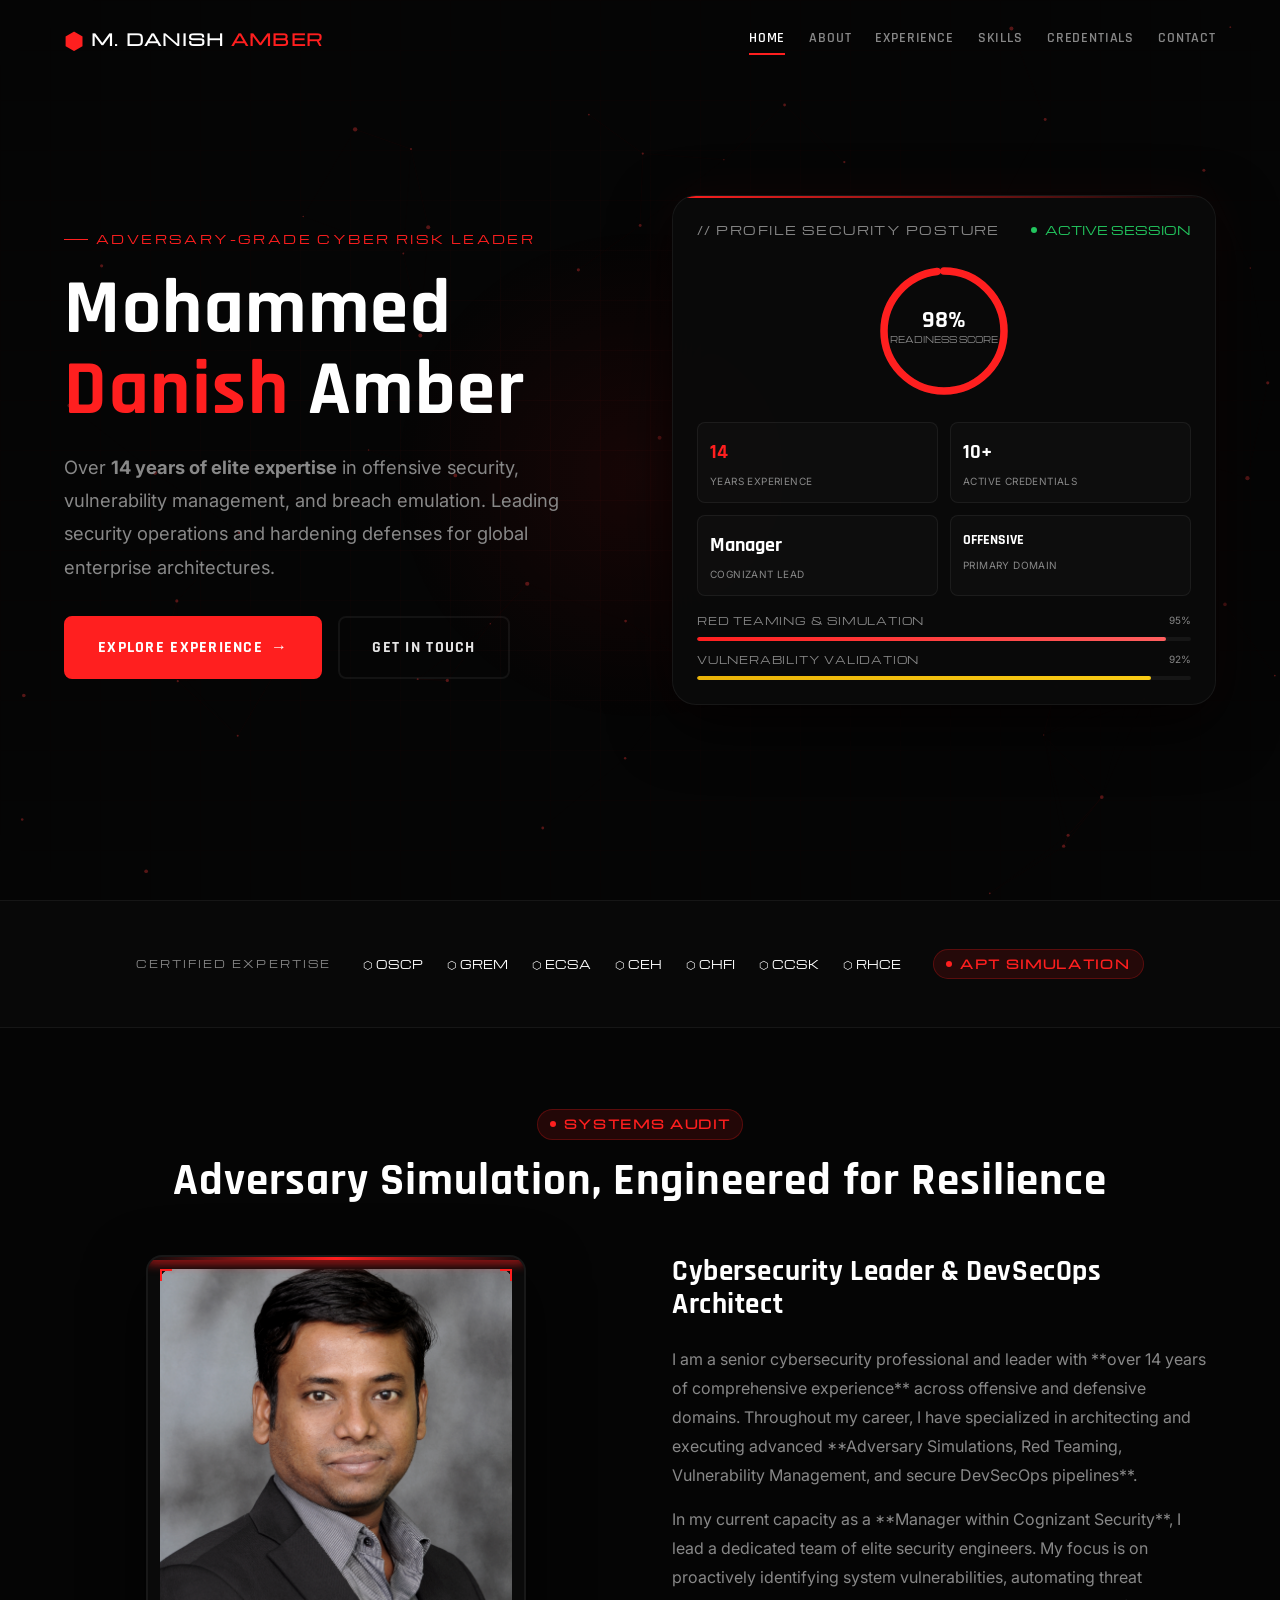
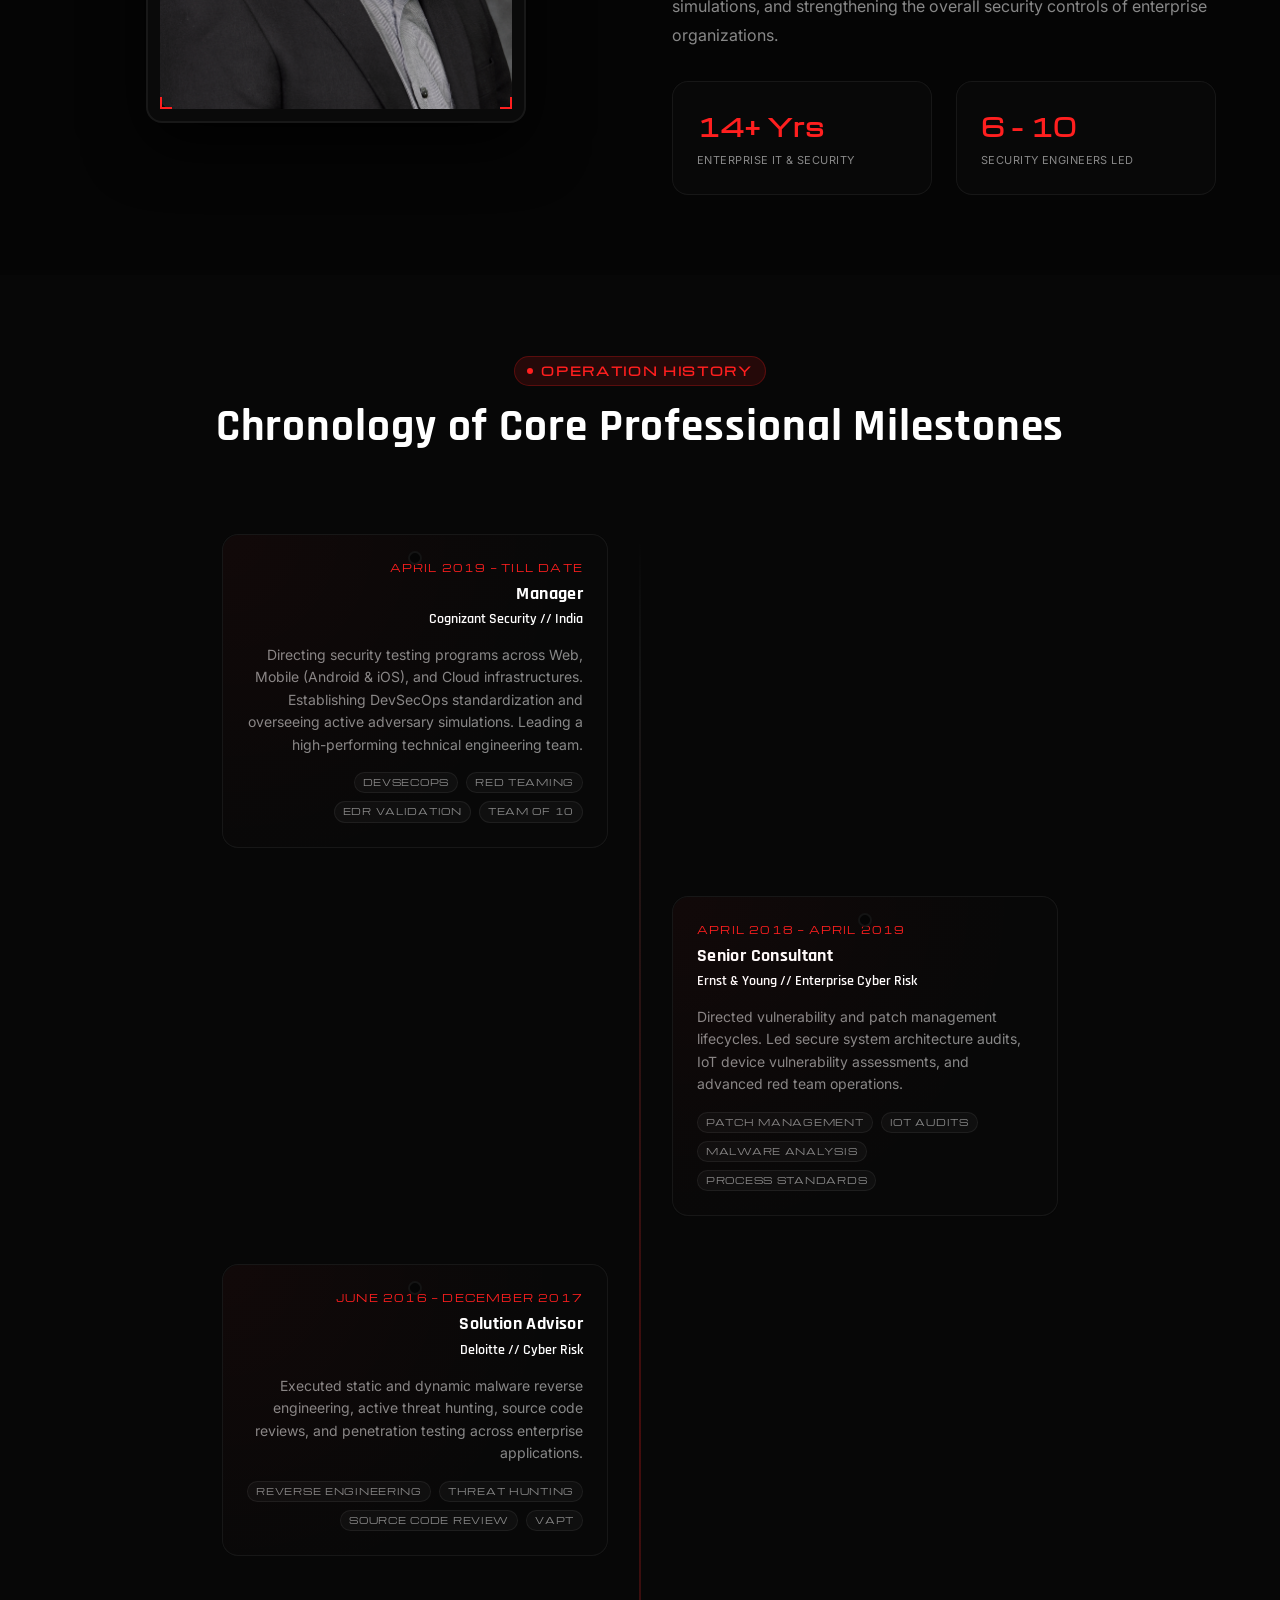
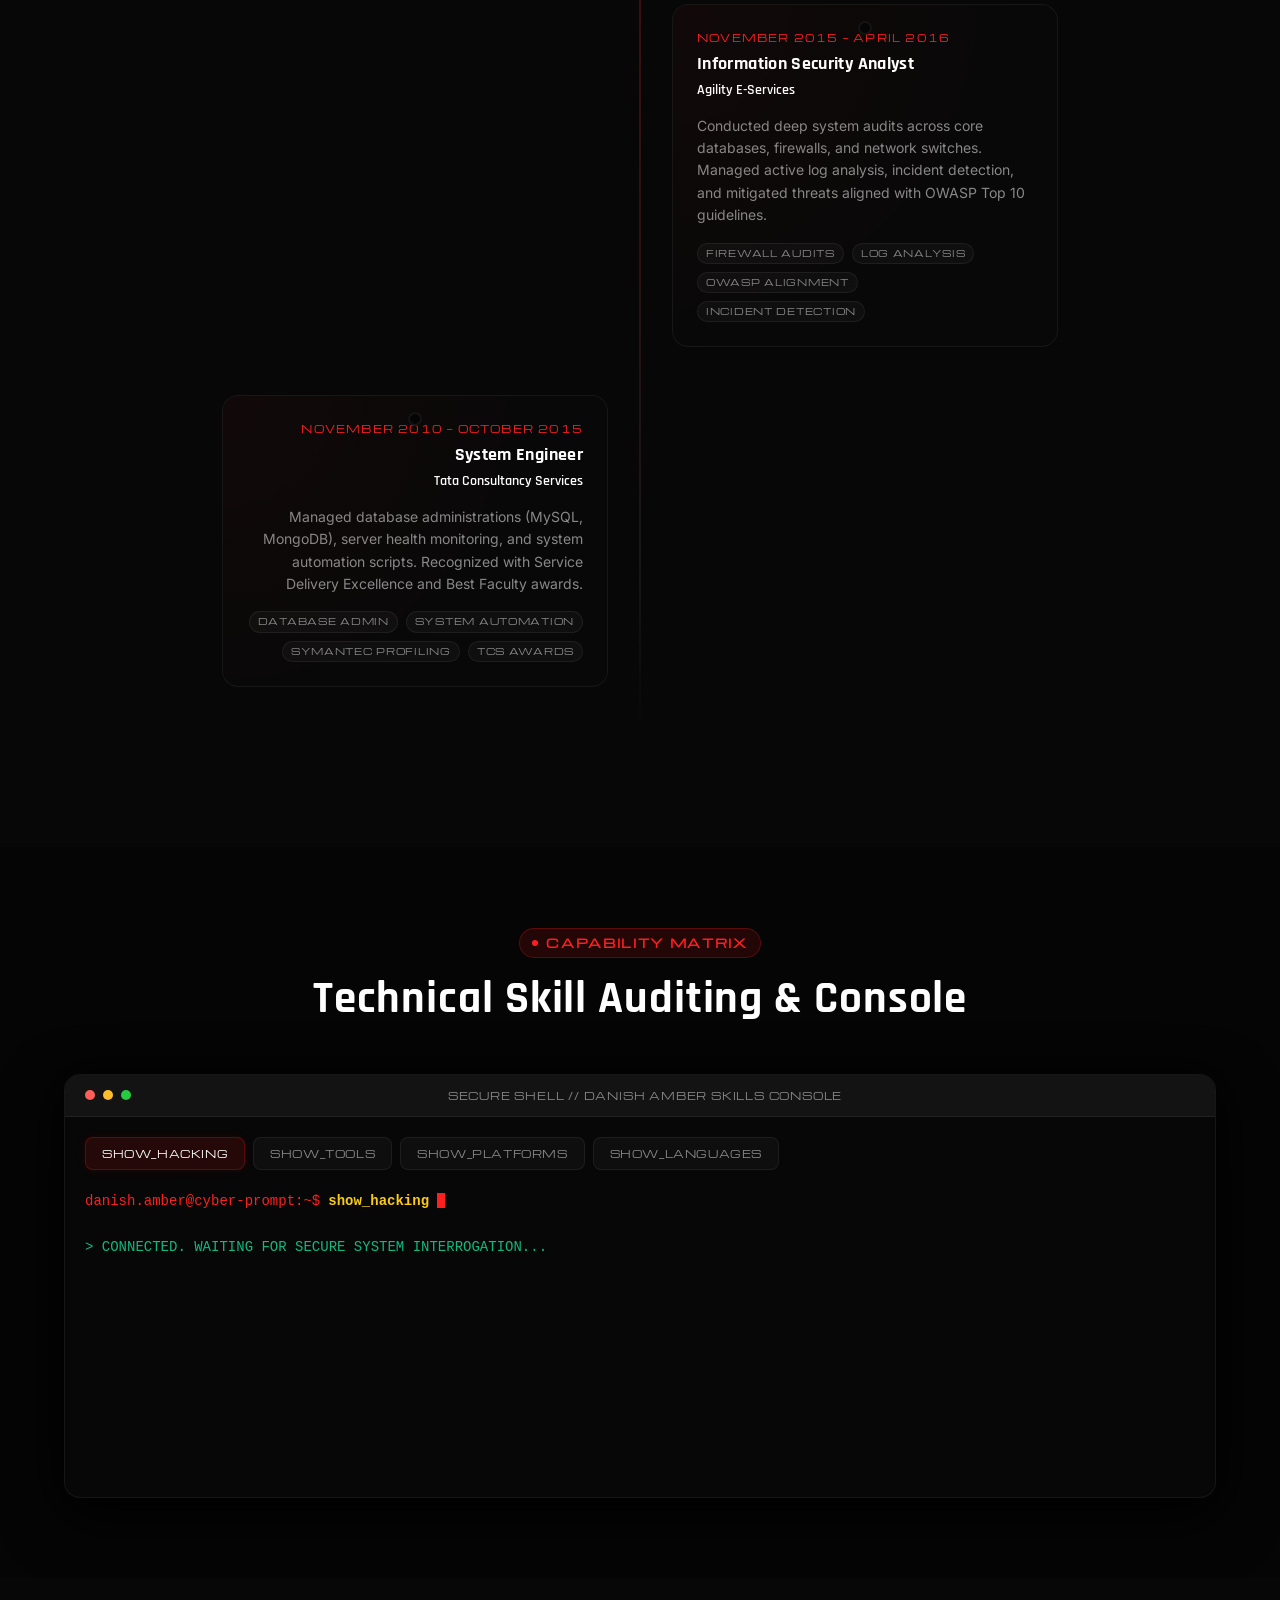
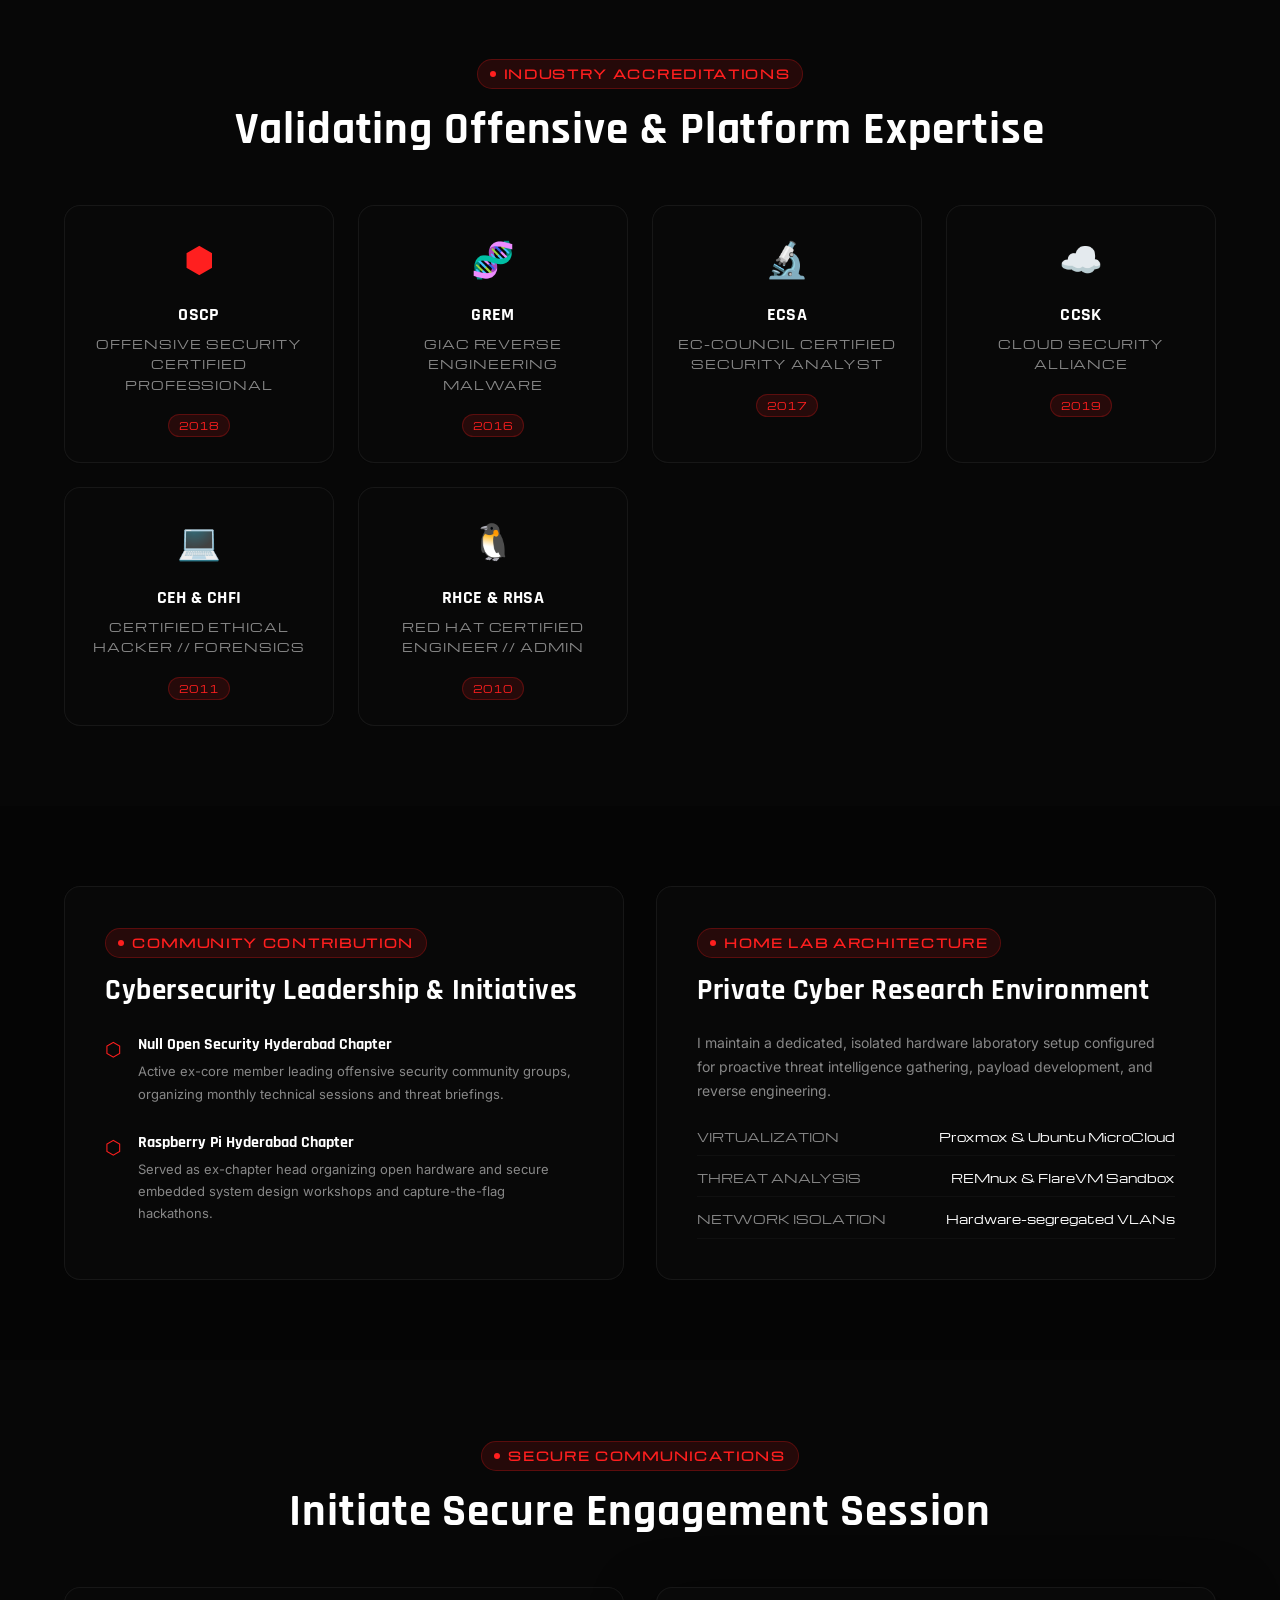
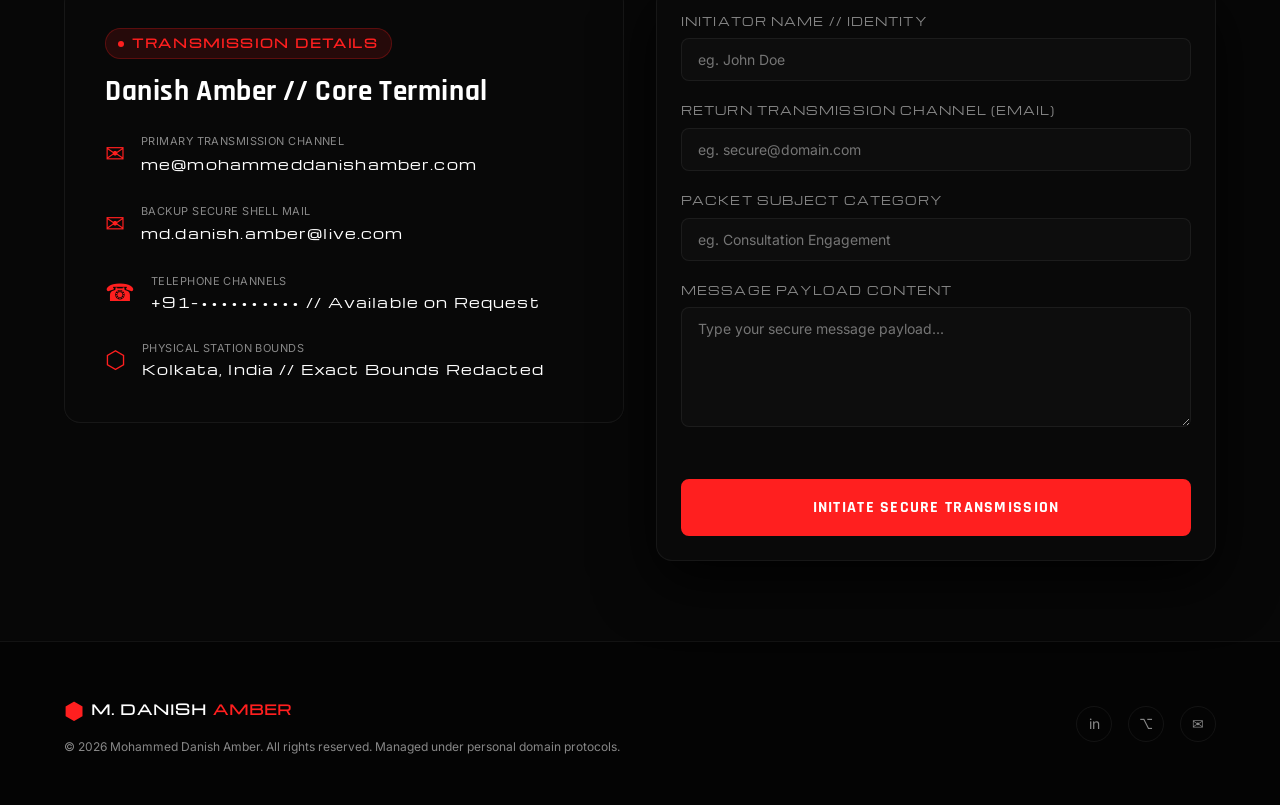
==== commit 83e5980a: "Add hCaptcha for human verification" ====
--- a/index.html
+++ b/index.html
@@ -15,6 +15,9 @@
   
   <!-- CSS Stylesheet -->
   <link rel="stylesheet" href="style.css" />
+  
+  <!-- Zero-Config hCaptcha API -->
+  <script src="https://js.hcaptcha.com/1/api.js" async defer></script>
 </head>
 <body>
 
@@ -622,6 +625,11 @@
               <textarea id="form-message" class="form-input" required placeholder="Type your secure message payload..."></textarea>
             </div>
 
+            <!-- Zero-Config Human Verification (hCaptcha Dark Theme) -->
+            <div class="form-group" style="display: flex; justify-content: center; margin-bottom: 1.5rem;">
+              <div class="h-captcha" data-sitekey="50b2fe65-b00b-4b9e-ad62-3ba471098be2" data-theme="dark"></div>
+            </div>
+
             <button type="submit" class="btn btn-primary btn-lg" style="width:100%;">Initiate Secure Transmission</button>
           </form>
           
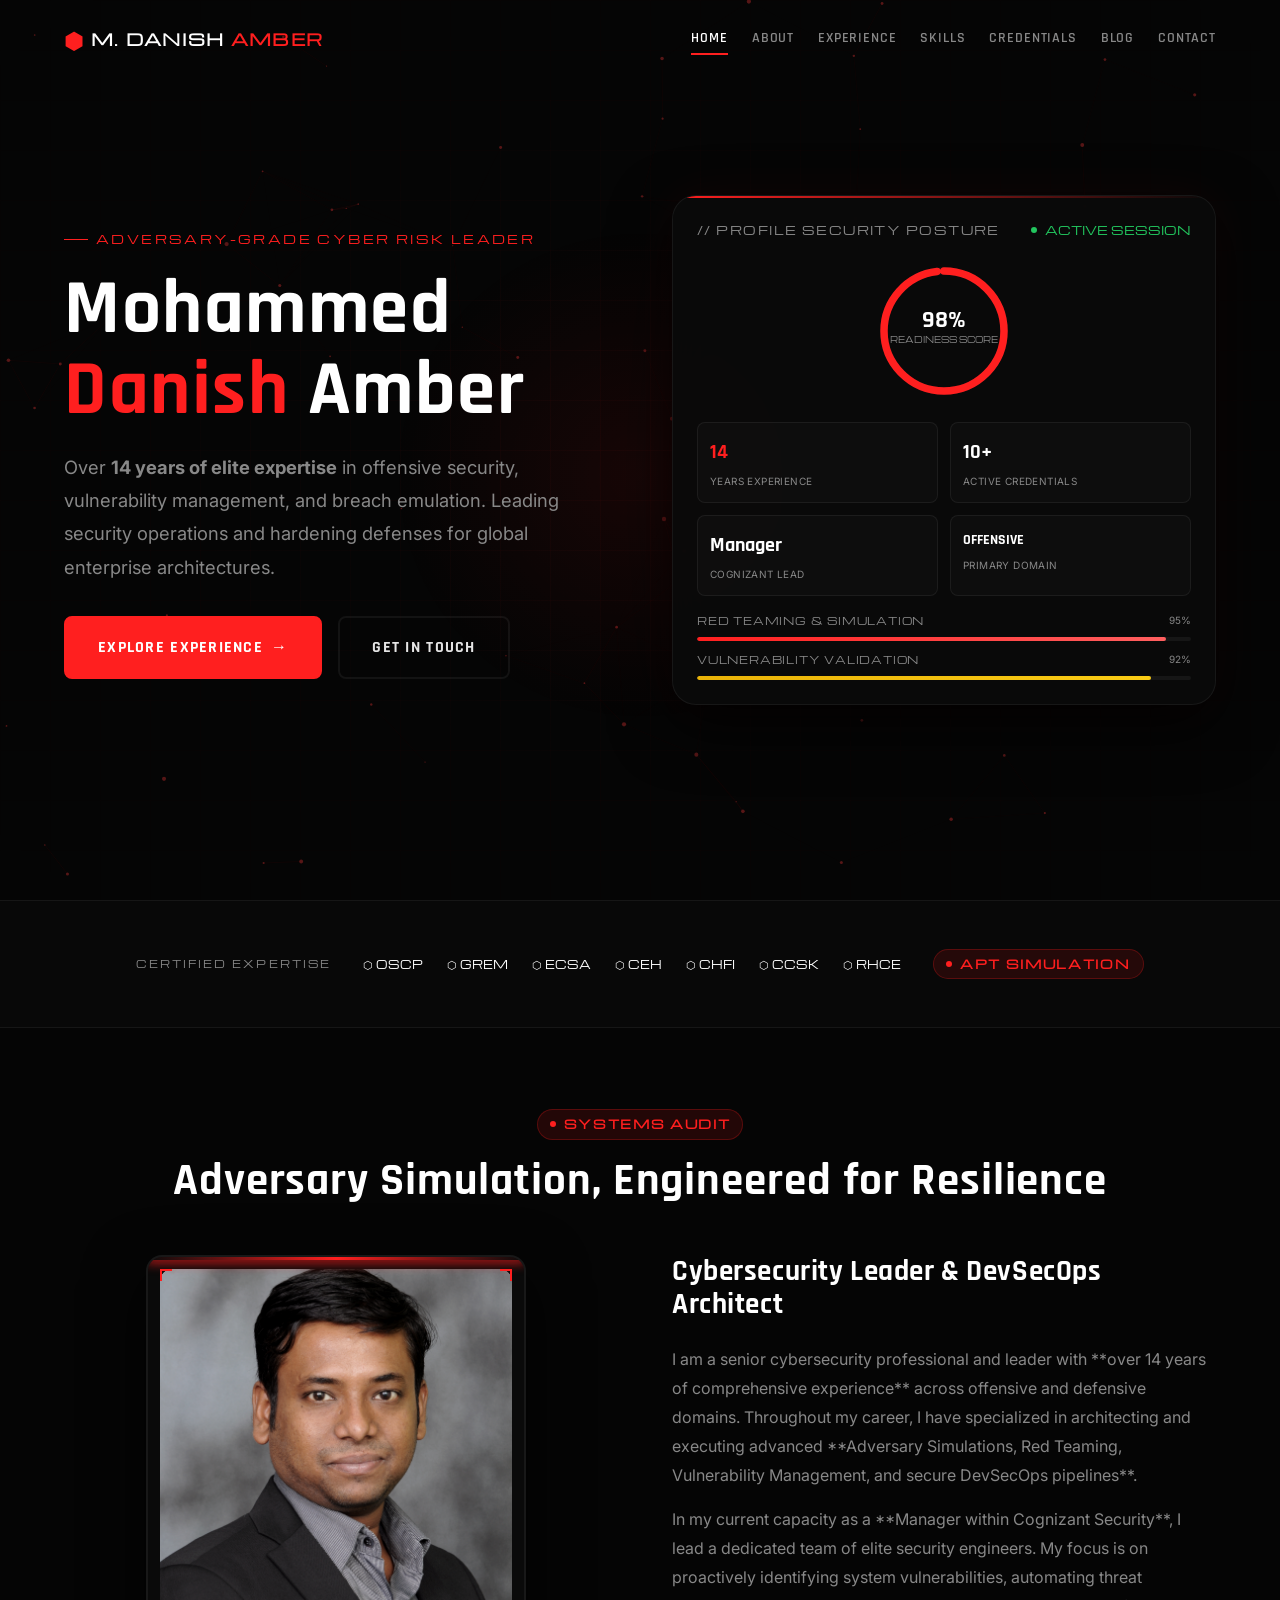
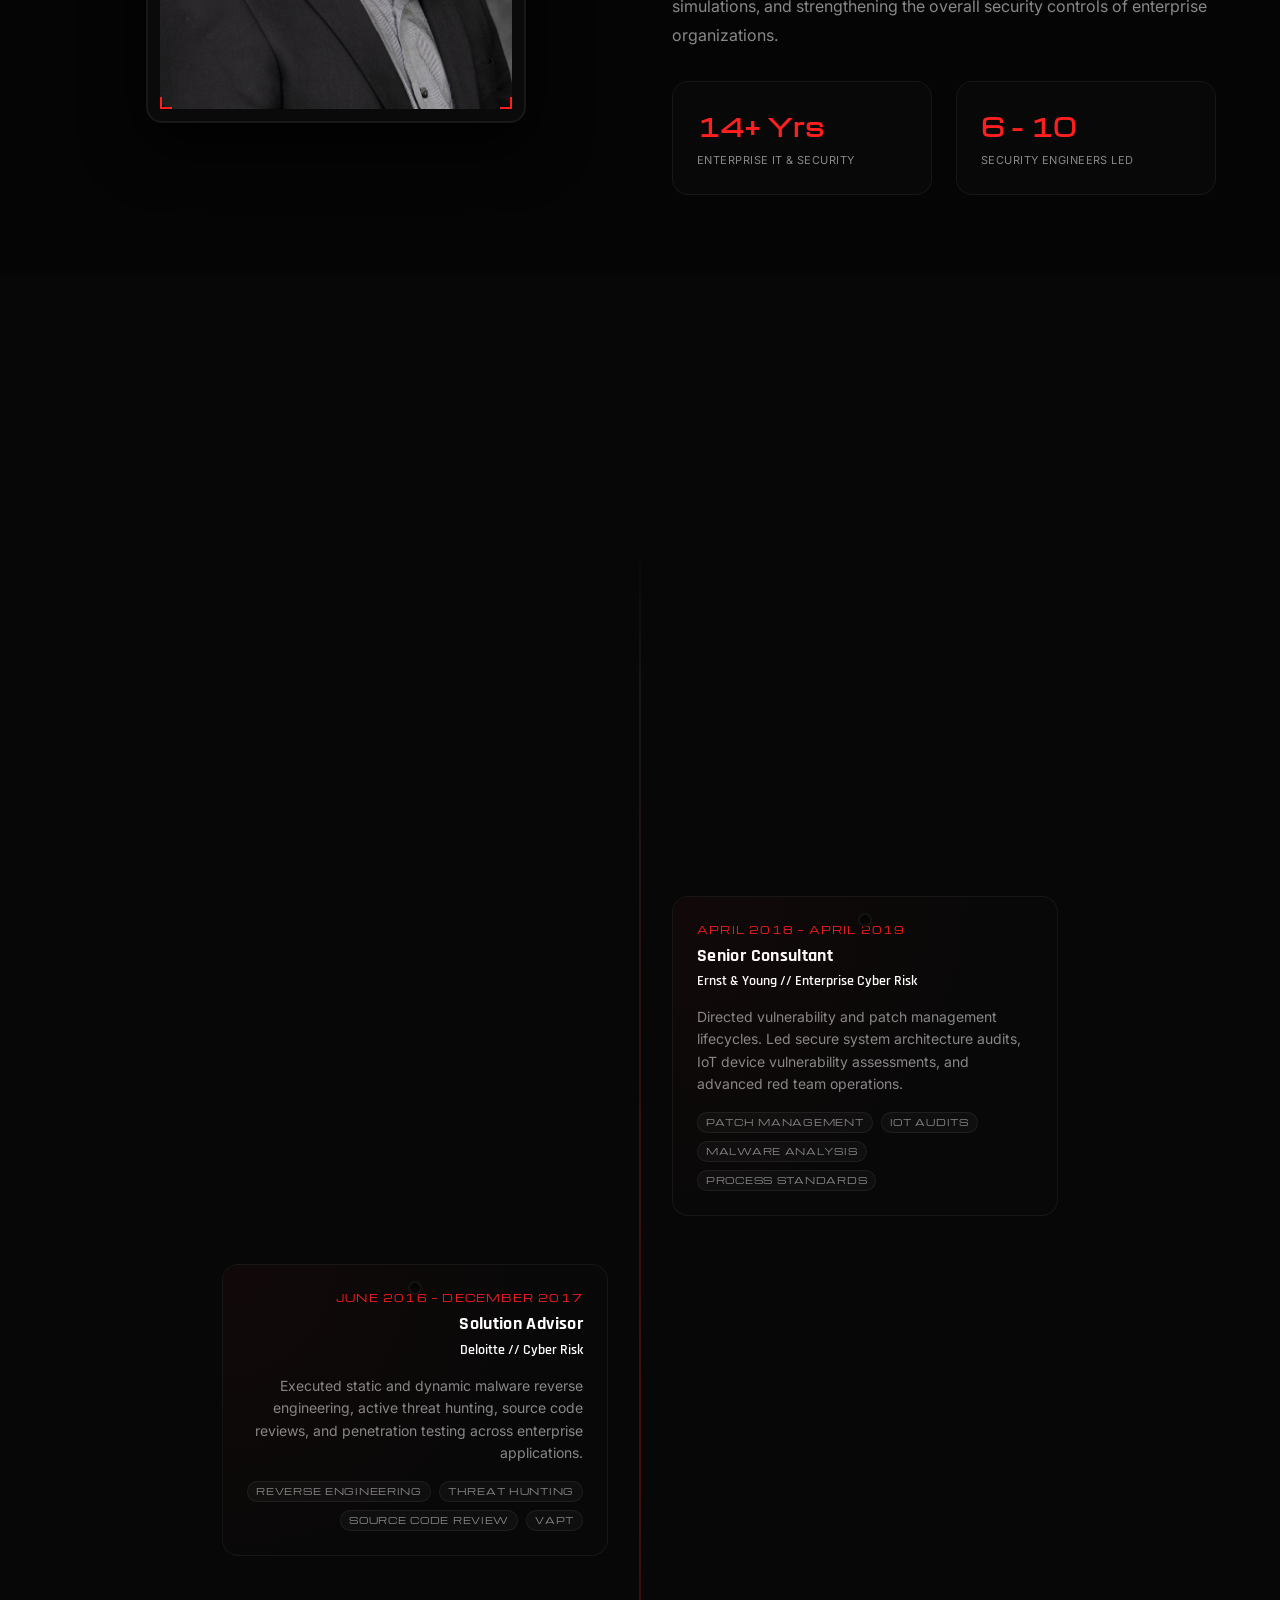
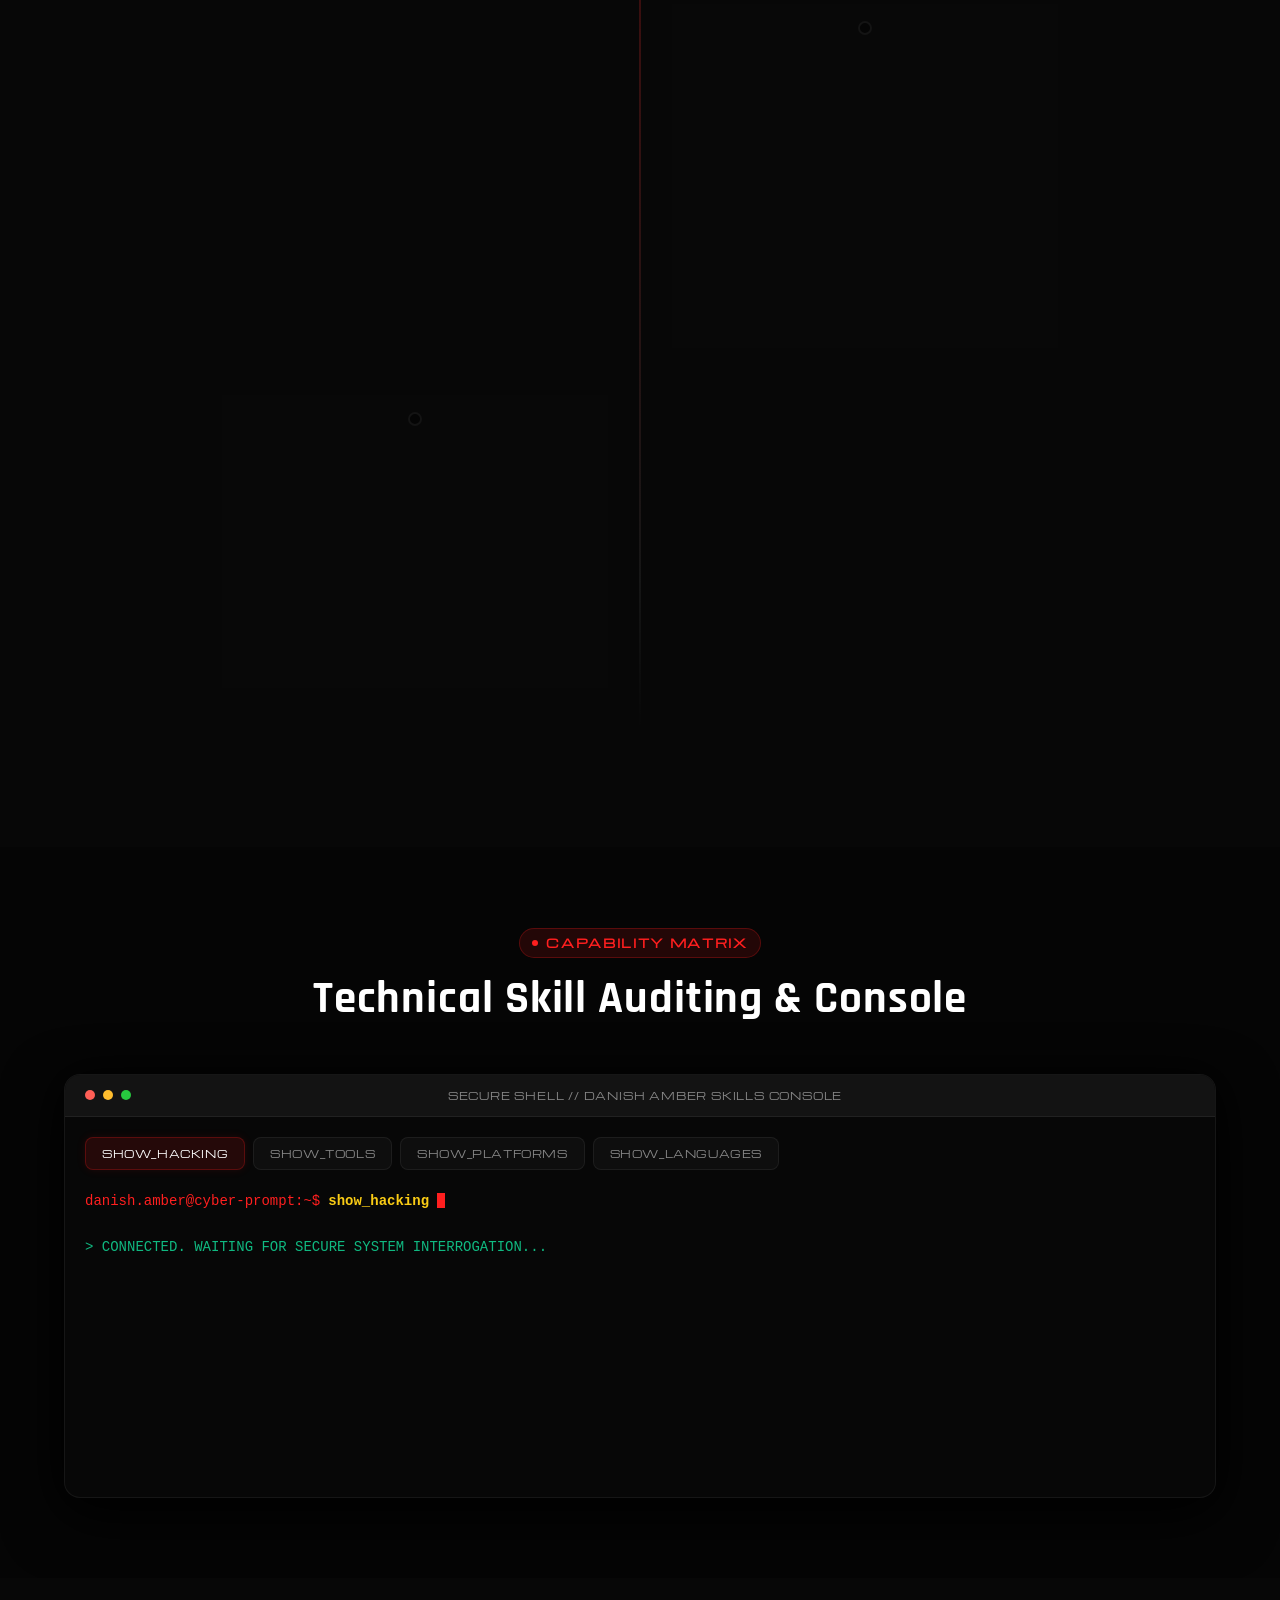
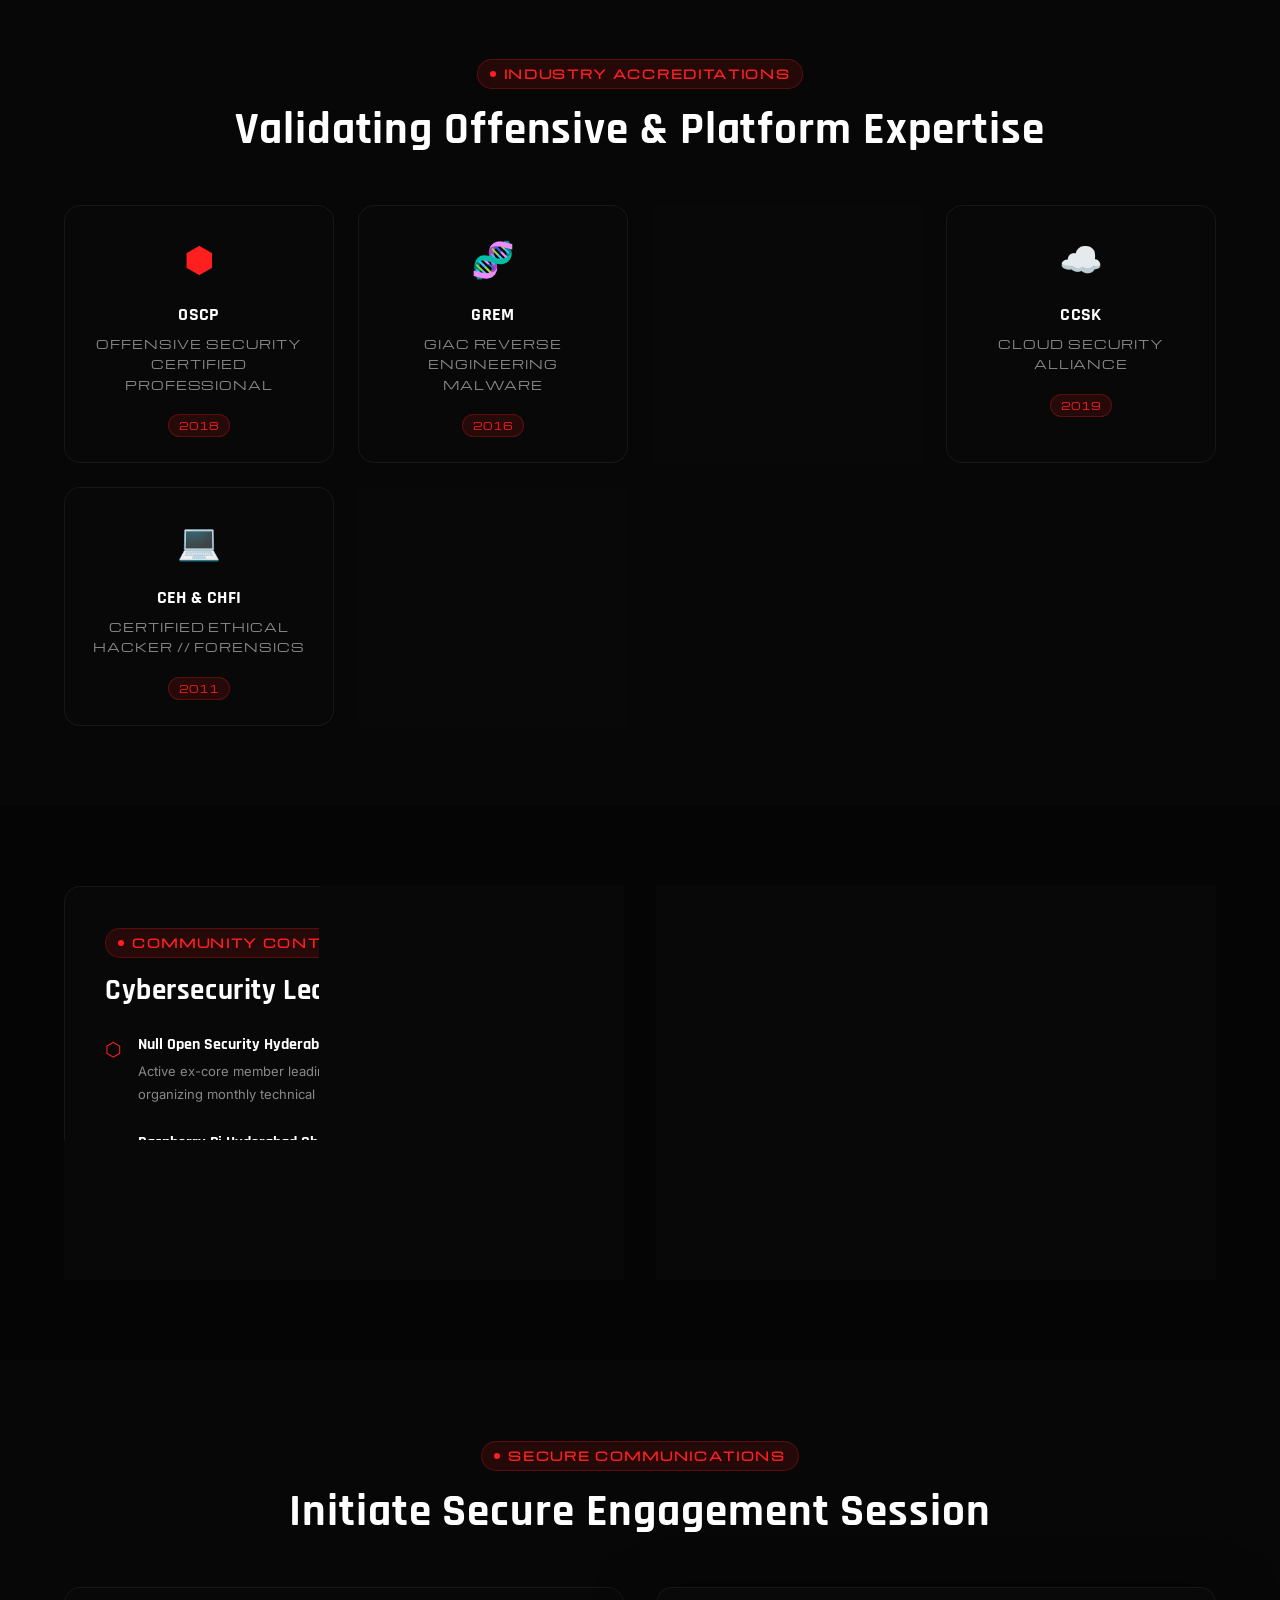
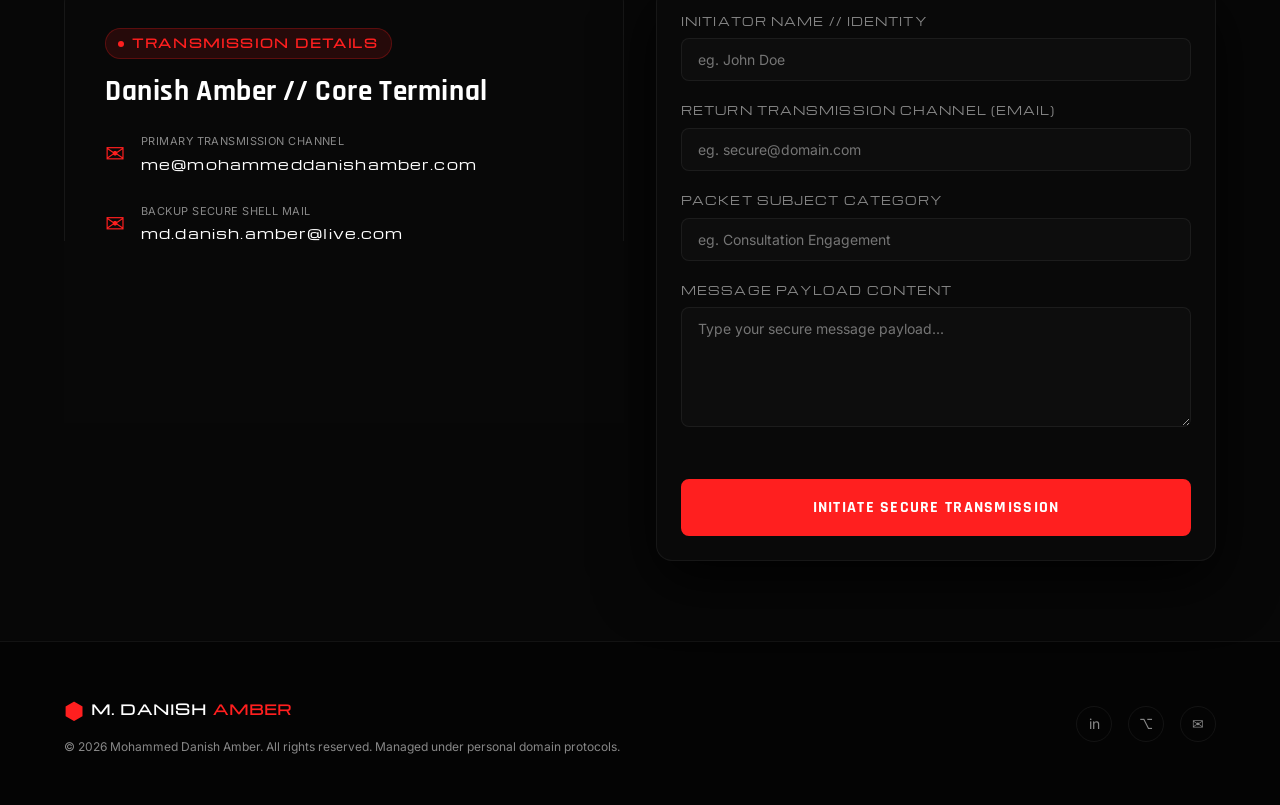
==== commit 4d938901: "Add Blog link to navigation menu" ====
--- a/index.html
+++ b/index.html
@@ -40,6 +40,7 @@
       <a href="#experience" class="nav-link">Experience</a>
       <a href="#skills" class="nav-link">Skills</a>
       <a href="#certifications" class="nav-link">Credentials</a>
+      <a href="blog.html" class="nav-link">Blog</a>
       <a href="#contact" class="nav-link">Contact</a>
     </div>
 
@@ -54,6 +55,7 @@
     <a href="#experience" class="nav-link">Experience</a>
     <a href="#skills" class="nav-link">Skills</a>
     <a href="#certifications" class="nav-link">Credentials</a>
+    <a href="blog.html" class="nav-link">Blog</a>
     <a href="#contact" class="nav-link">Contact</a>
   </div>
 </nav>
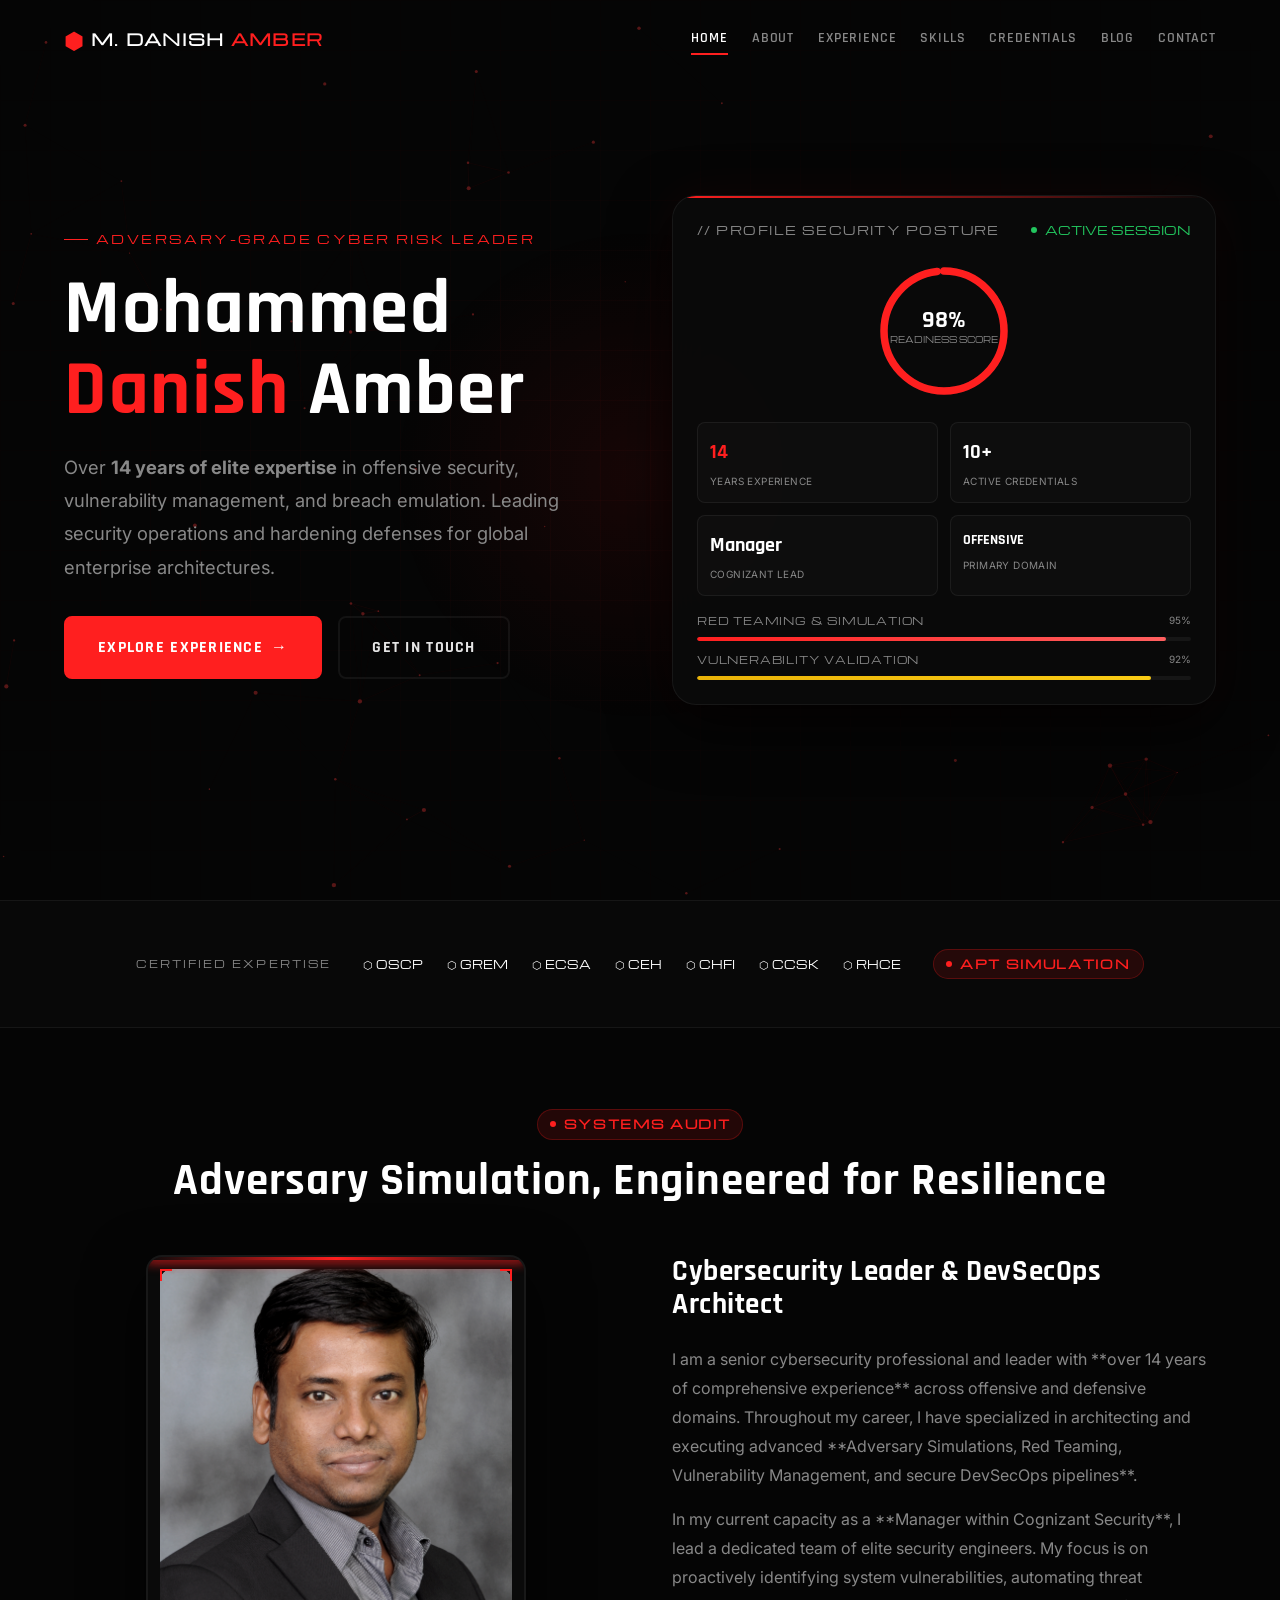
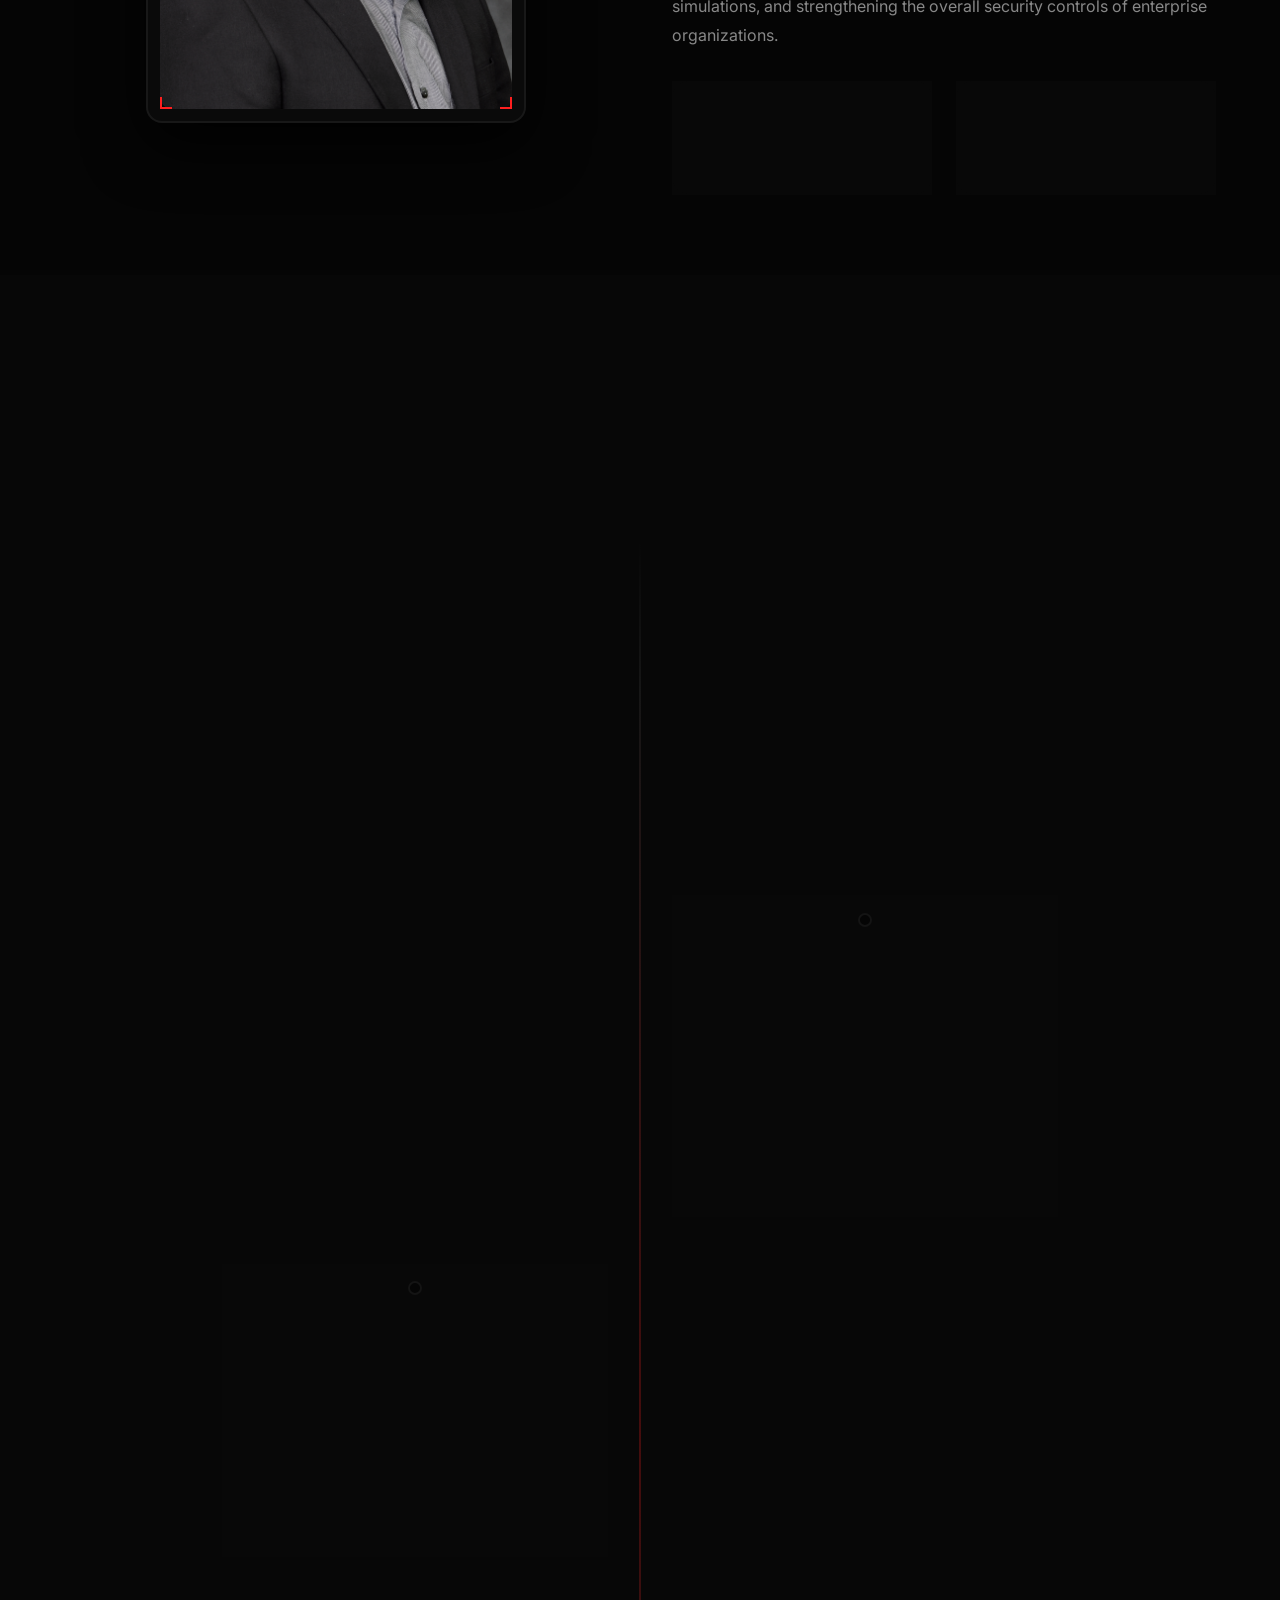
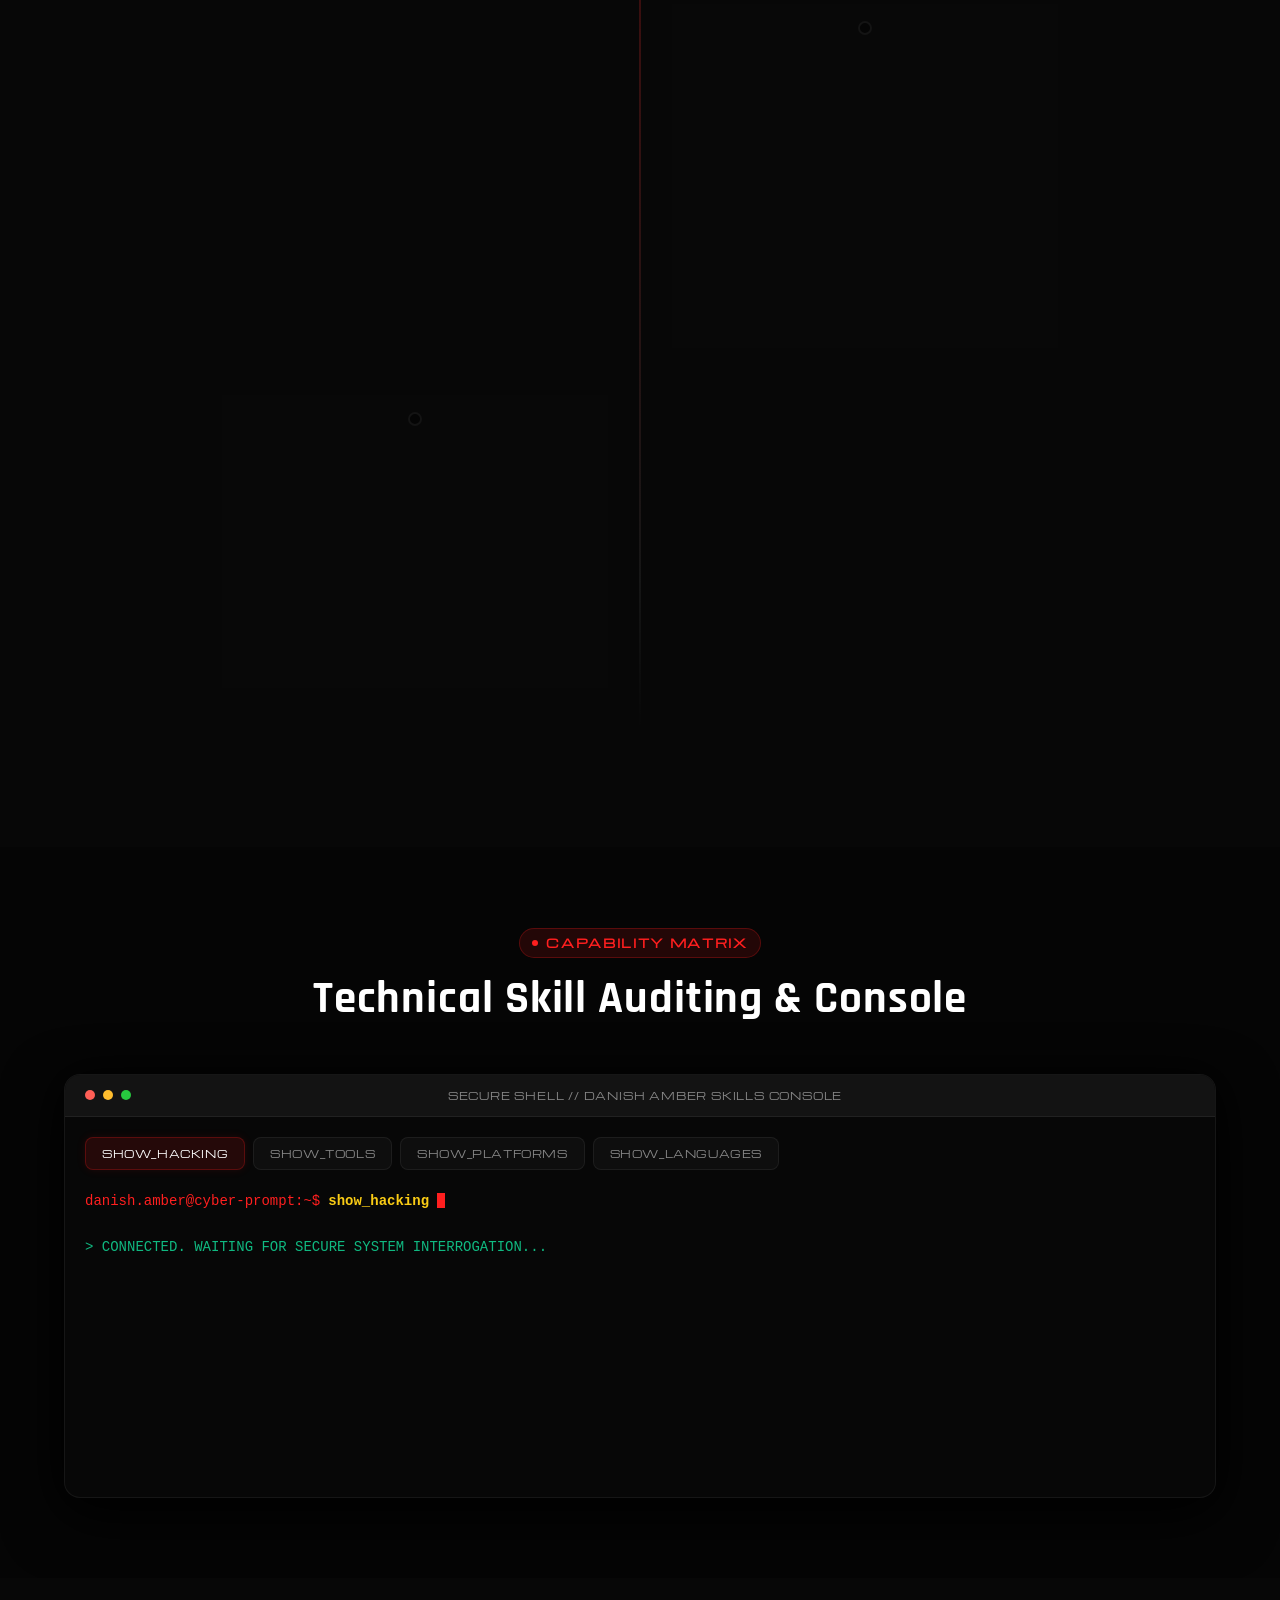
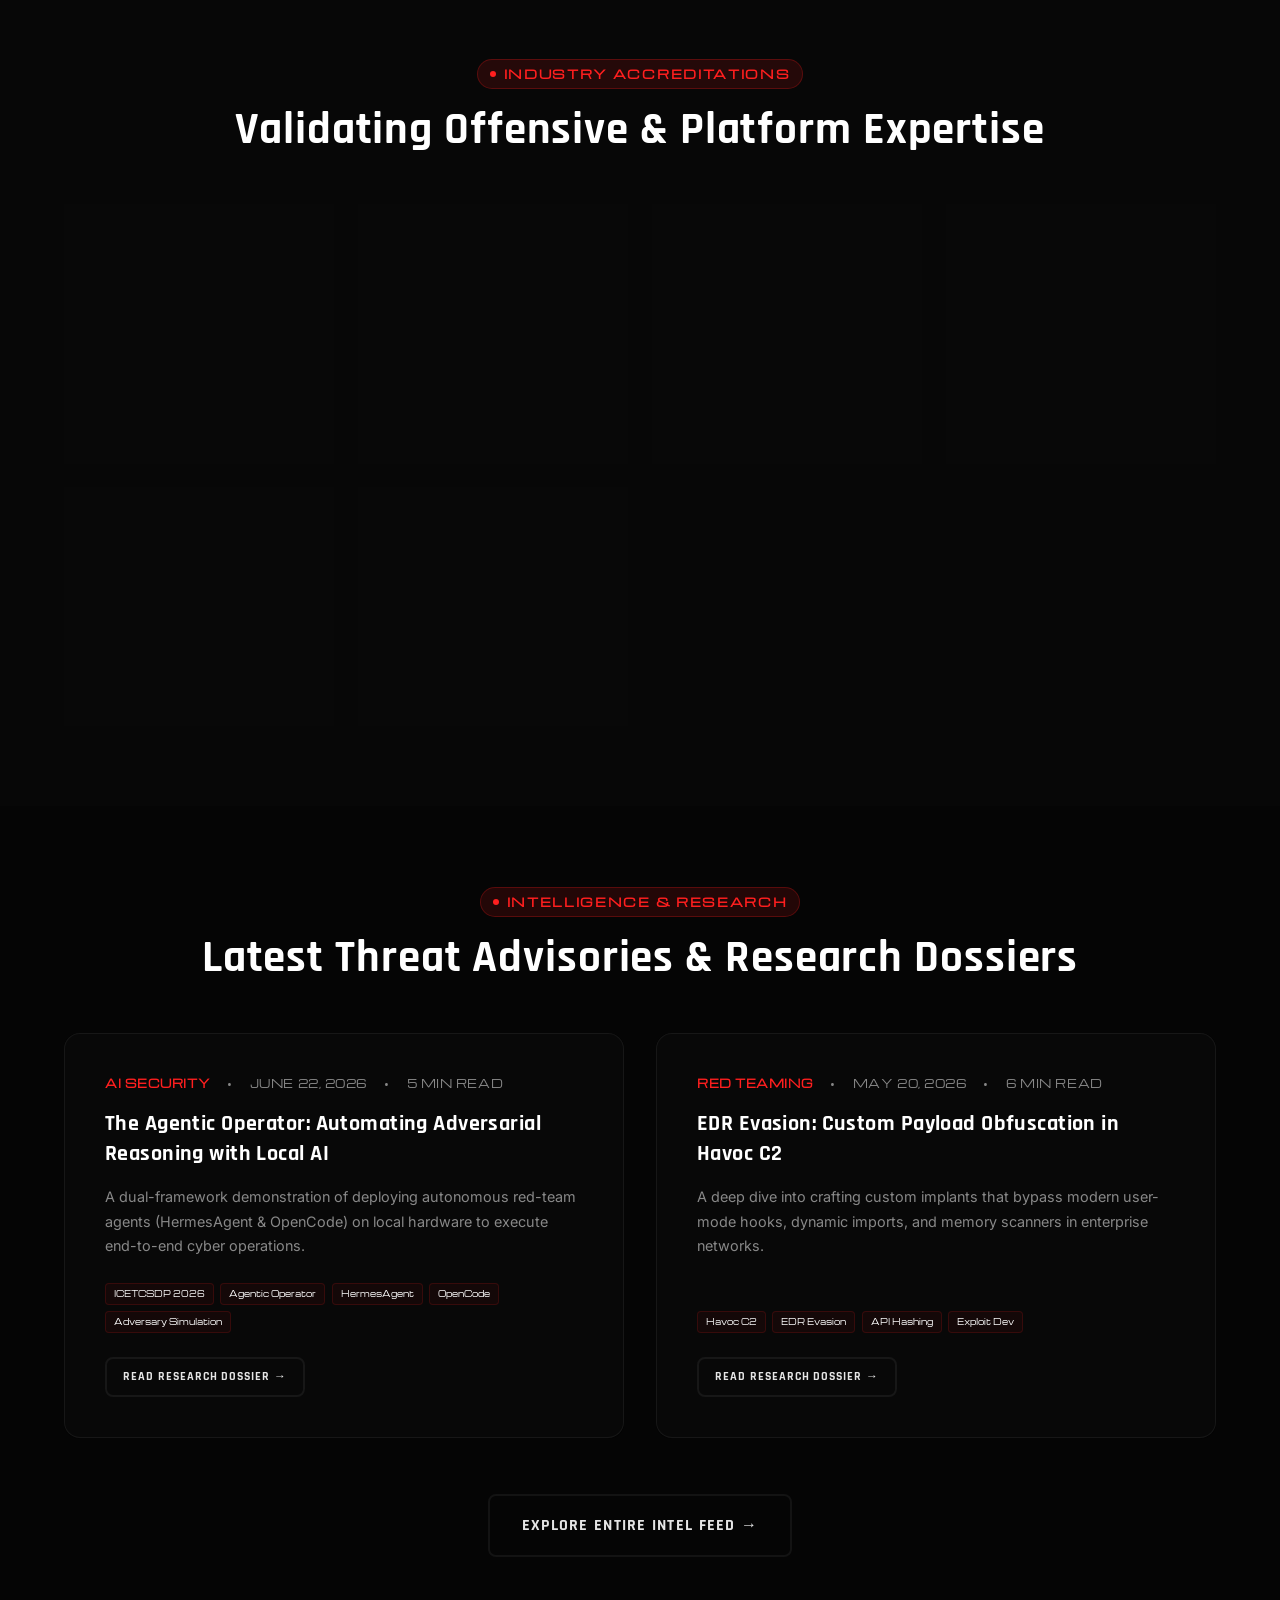
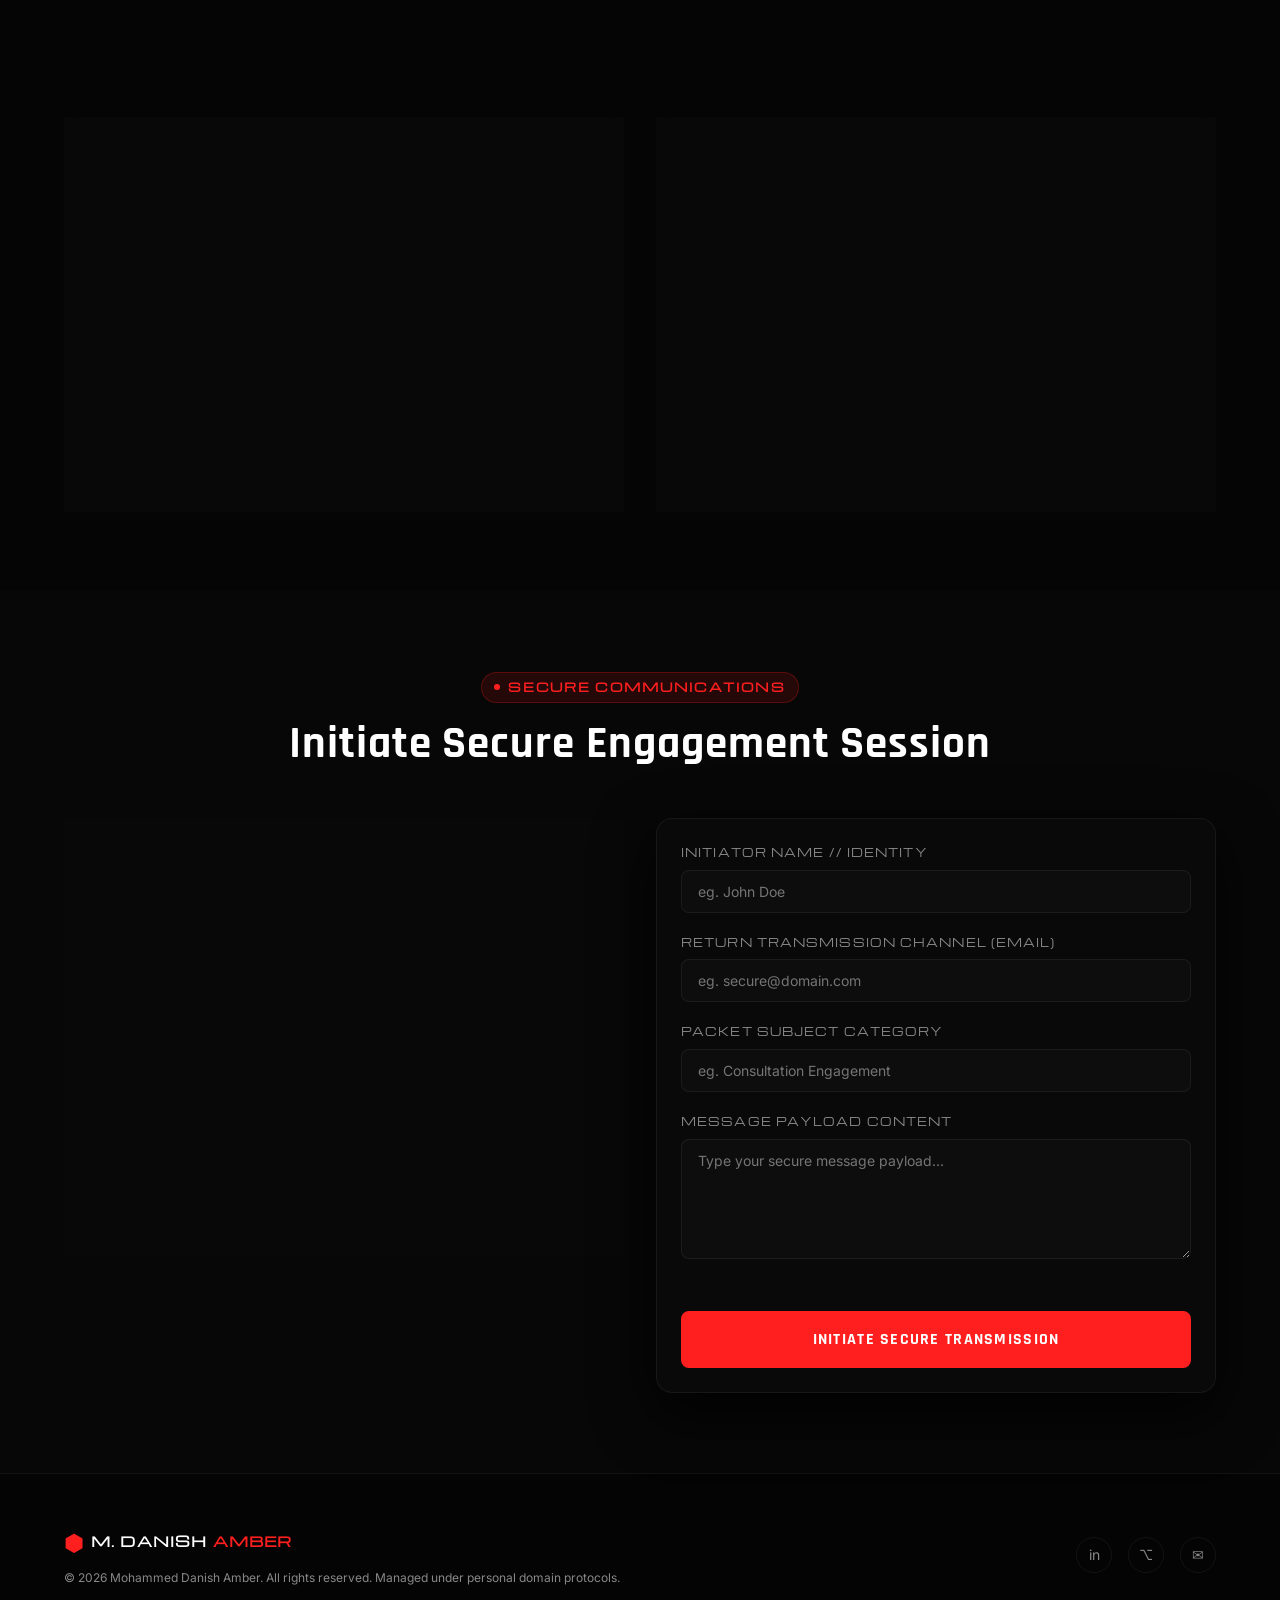
==== commit 3cbd32cc: "Add recent intelligence and research section to index.html Added a new section for recent intelligen" ====
--- a/index.html
+++ b/index.html
@@ -485,6 +485,27 @@
 </section>
 
 <!-- ============================================================
+     RECENT INTELLIGENCE & RESEARCH (BLOG)
+     ============================================================ -->
+<section class="section" id="blog">
+  <div class="container">
+    <div class="text-center mb-12 fade-up">
+      <span class="chip">Intelligence &amp; Research</span>
+      <h2>Latest Threat Advisories &amp; Research Dossiers</h2>
+    </div>
+
+    <!-- Container for dynamic blog cards snippet -->
+    <div class="blog-grid" id="homepage-blog-container">
+      <!-- Loaded dynamically by JS from window.BLOGS_DATA -->
+    </div>
+
+    <div class="text-center" style="margin-top: 3.5rem;">
+      <a href="blog.html" class="btn btn-ghost btn-lg">Explore Entire Intel Feed →</a>
+    </div>
+  </div>
+</section>
+
+<!-- ============================================================
      COMMUNITY & HOME LAB
      ============================================================ -->
 <section class="section">
@@ -666,6 +687,7 @@
 </footer>
 
 <!-- Interactive Scripts -->
+<script src="blogs-data.js"></script>
 <script src="app.js"></script>
 </body>
 </html>
--- a/style.css
+++ b/style.css
@@ -1304,3 +1304,58 @@
   .bas-metric-grid { grid-template-columns: 1fr; }
   .term-grid { grid-template-columns: 1fr; }
 }
+
+/* ============================================================
+   BLOG SECTION & GRID STYLING
+   ============================================================ */
+.blog-grid {
+  display: grid;
+  grid-template-columns: repeat(2, 1fr);
+  gap: var(--sp-8);
+}
+
+@media (max-width: 768px) {
+  .blog-grid {
+    grid-template-columns: 1fr;
+  }
+}
+
+.blog-card {
+  display: flex;
+  flex-direction: column;
+  height: 100%;
+  transition: all var(--transition-base);
+}
+
+.blog-card:hover {
+  border-color: rgba(255, 31, 31, 0.4);
+  transform: translateY(-4px);
+  box-shadow: 0 4px 20px rgba(255, 31, 31, 0.15);
+}
+
+.blog-meta {
+  display: flex;
+  gap: var(--sp-4);
+  align-items: center;
+  font-family: var(--font-tech);
+  font-size: 0.7rem;
+  color: var(--steel-muted);
+  letter-spacing: 0.05em;
+  margin-bottom: var(--sp-4);
+  text-transform: uppercase;
+}
+
+.blog-category {
+  color: var(--core-red);
+  font-weight: 700;
+}
+
+.tag {
+  background: rgba(255, 31, 31, 0.05);
+  border: 1px solid rgba(255, 31, 31, 0.15);
+  color: var(--white);
+  padding: 0.2rem 0.5rem;
+  font-family: var(--font-tech);
+  font-size: 0.65rem;
+  border-radius: 4px;
+}
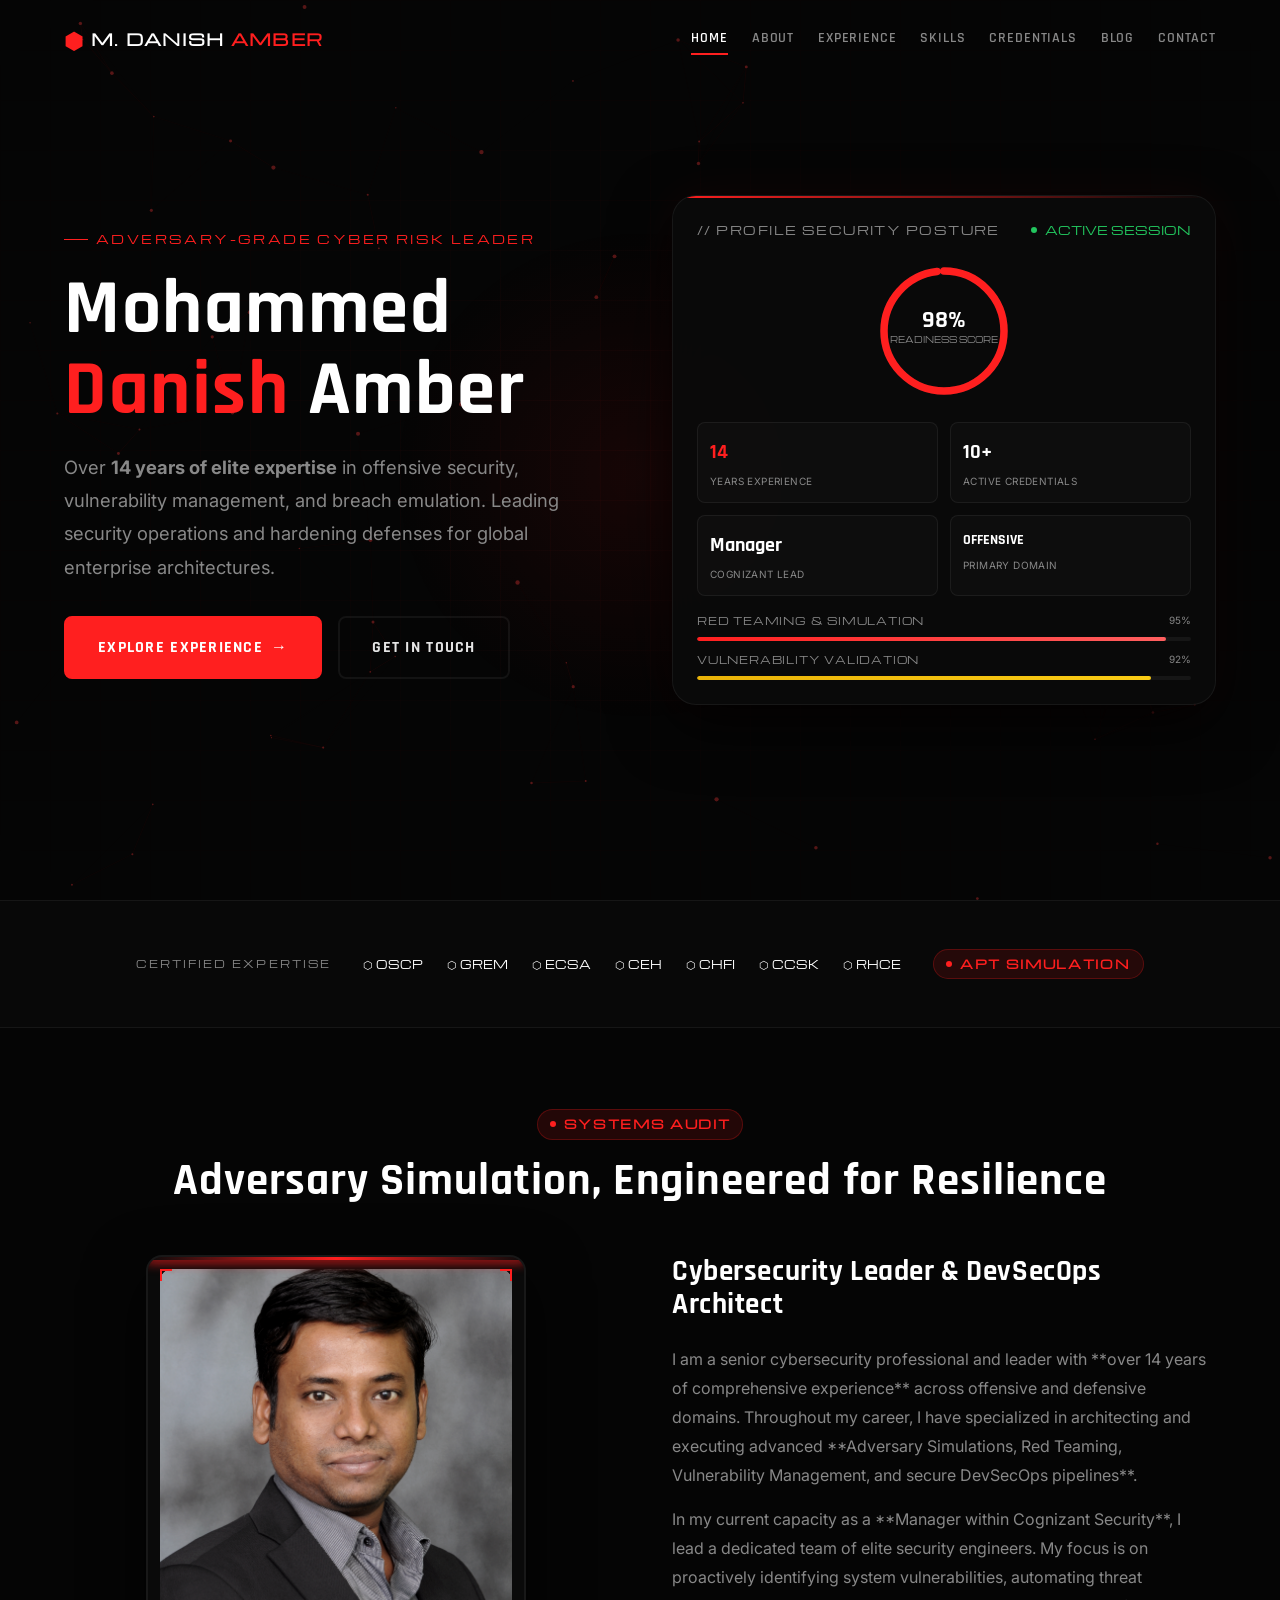
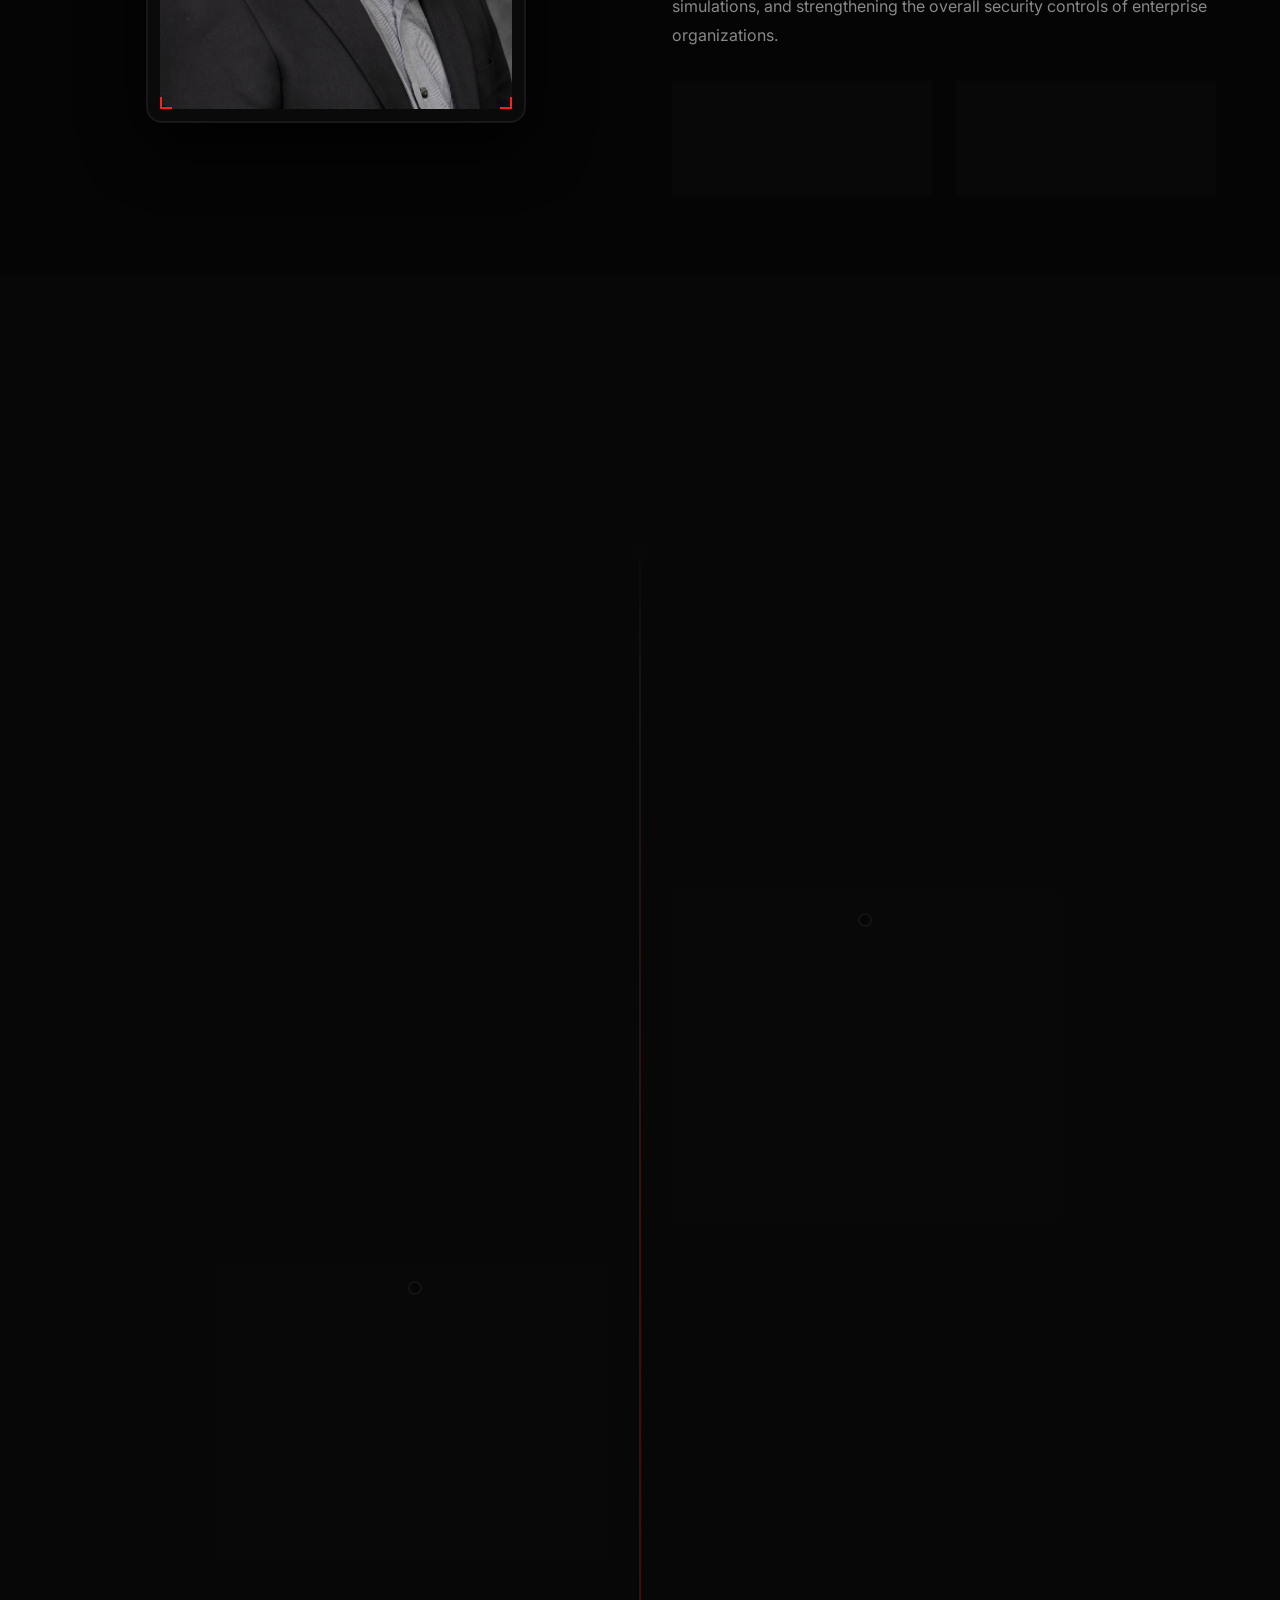
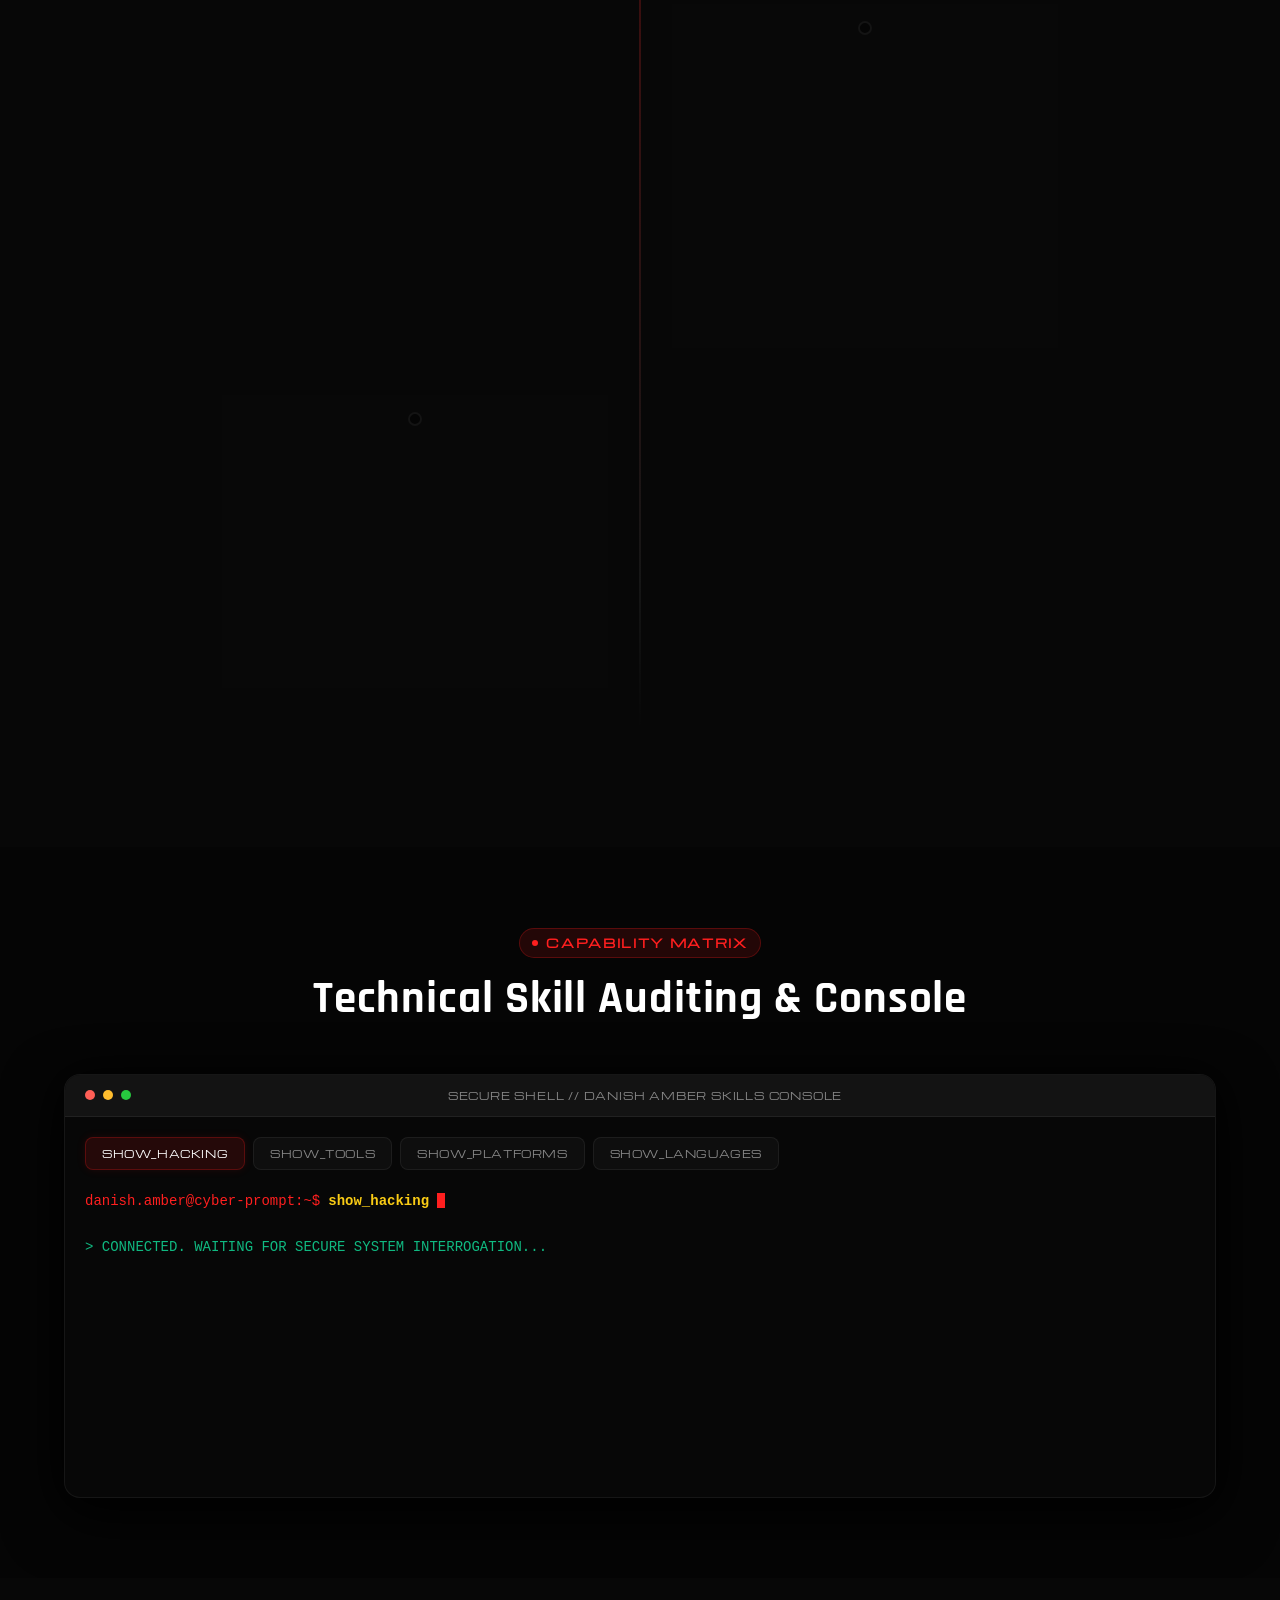
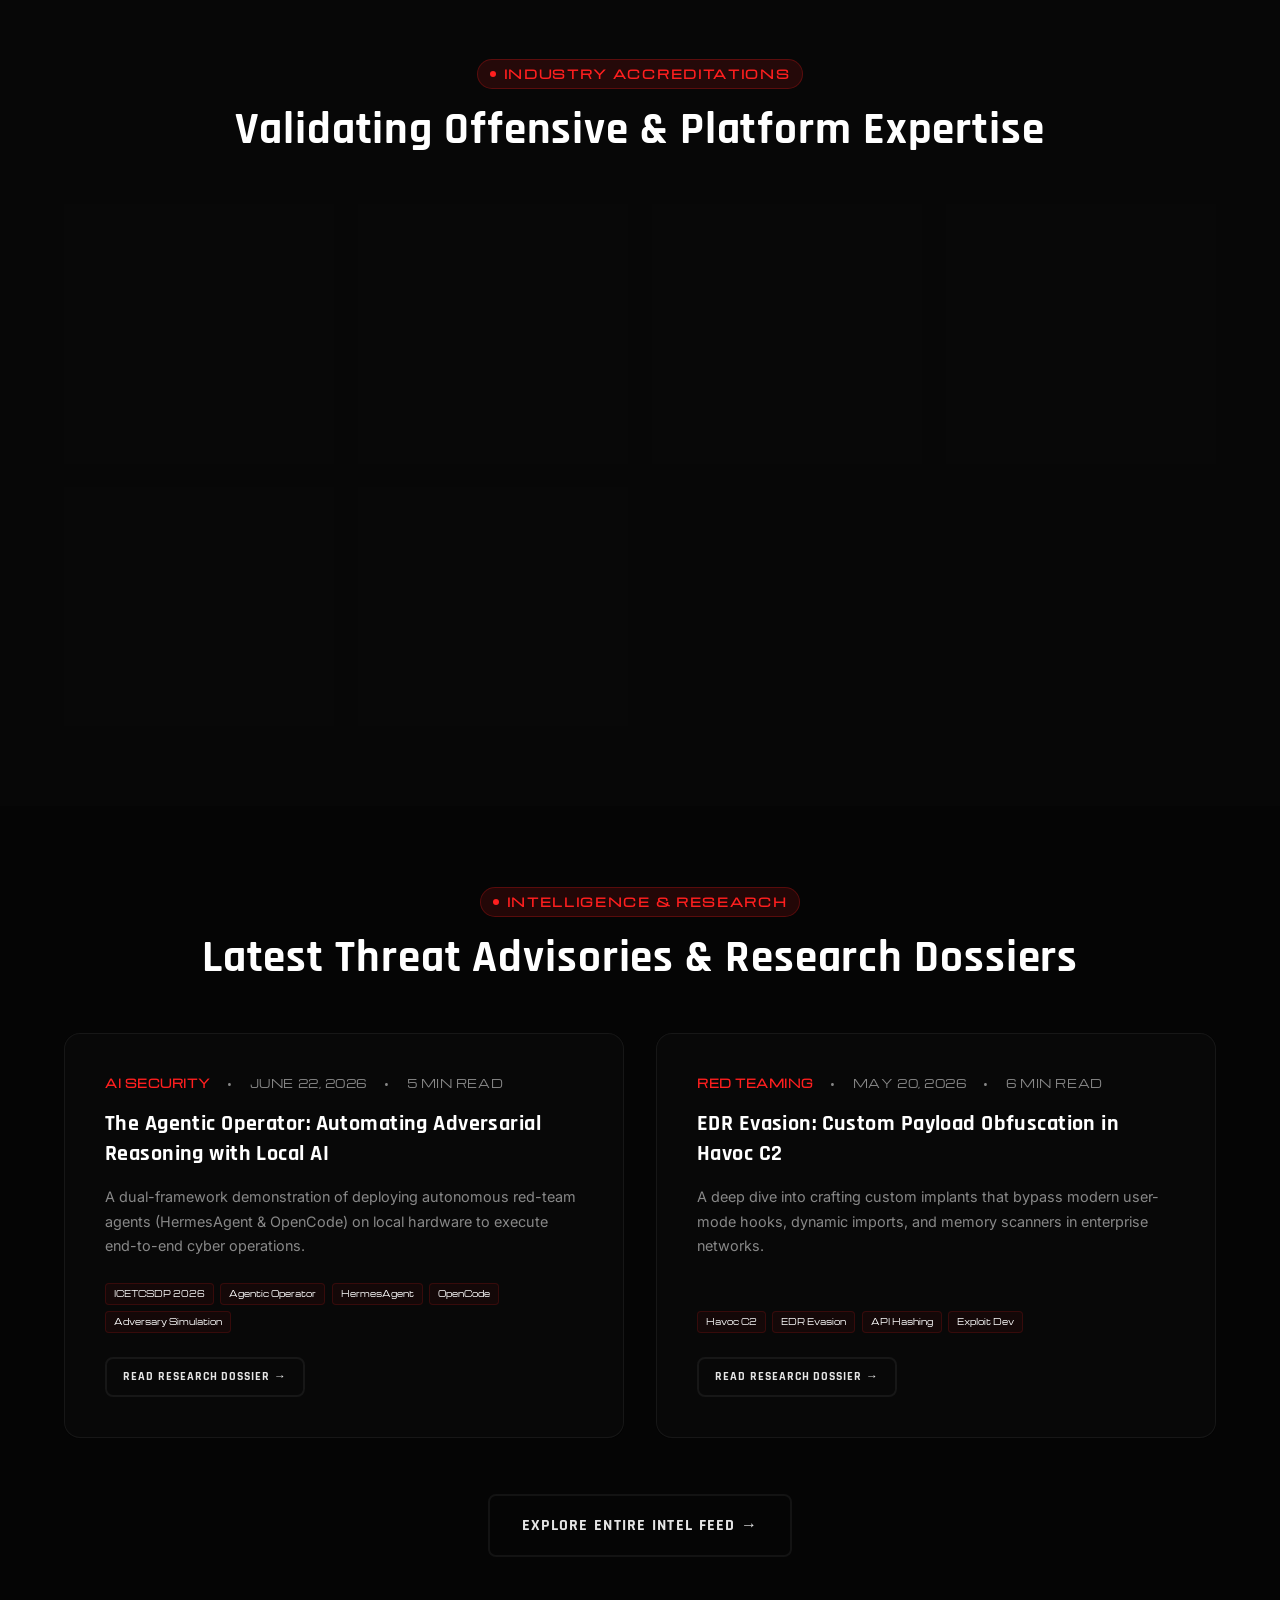
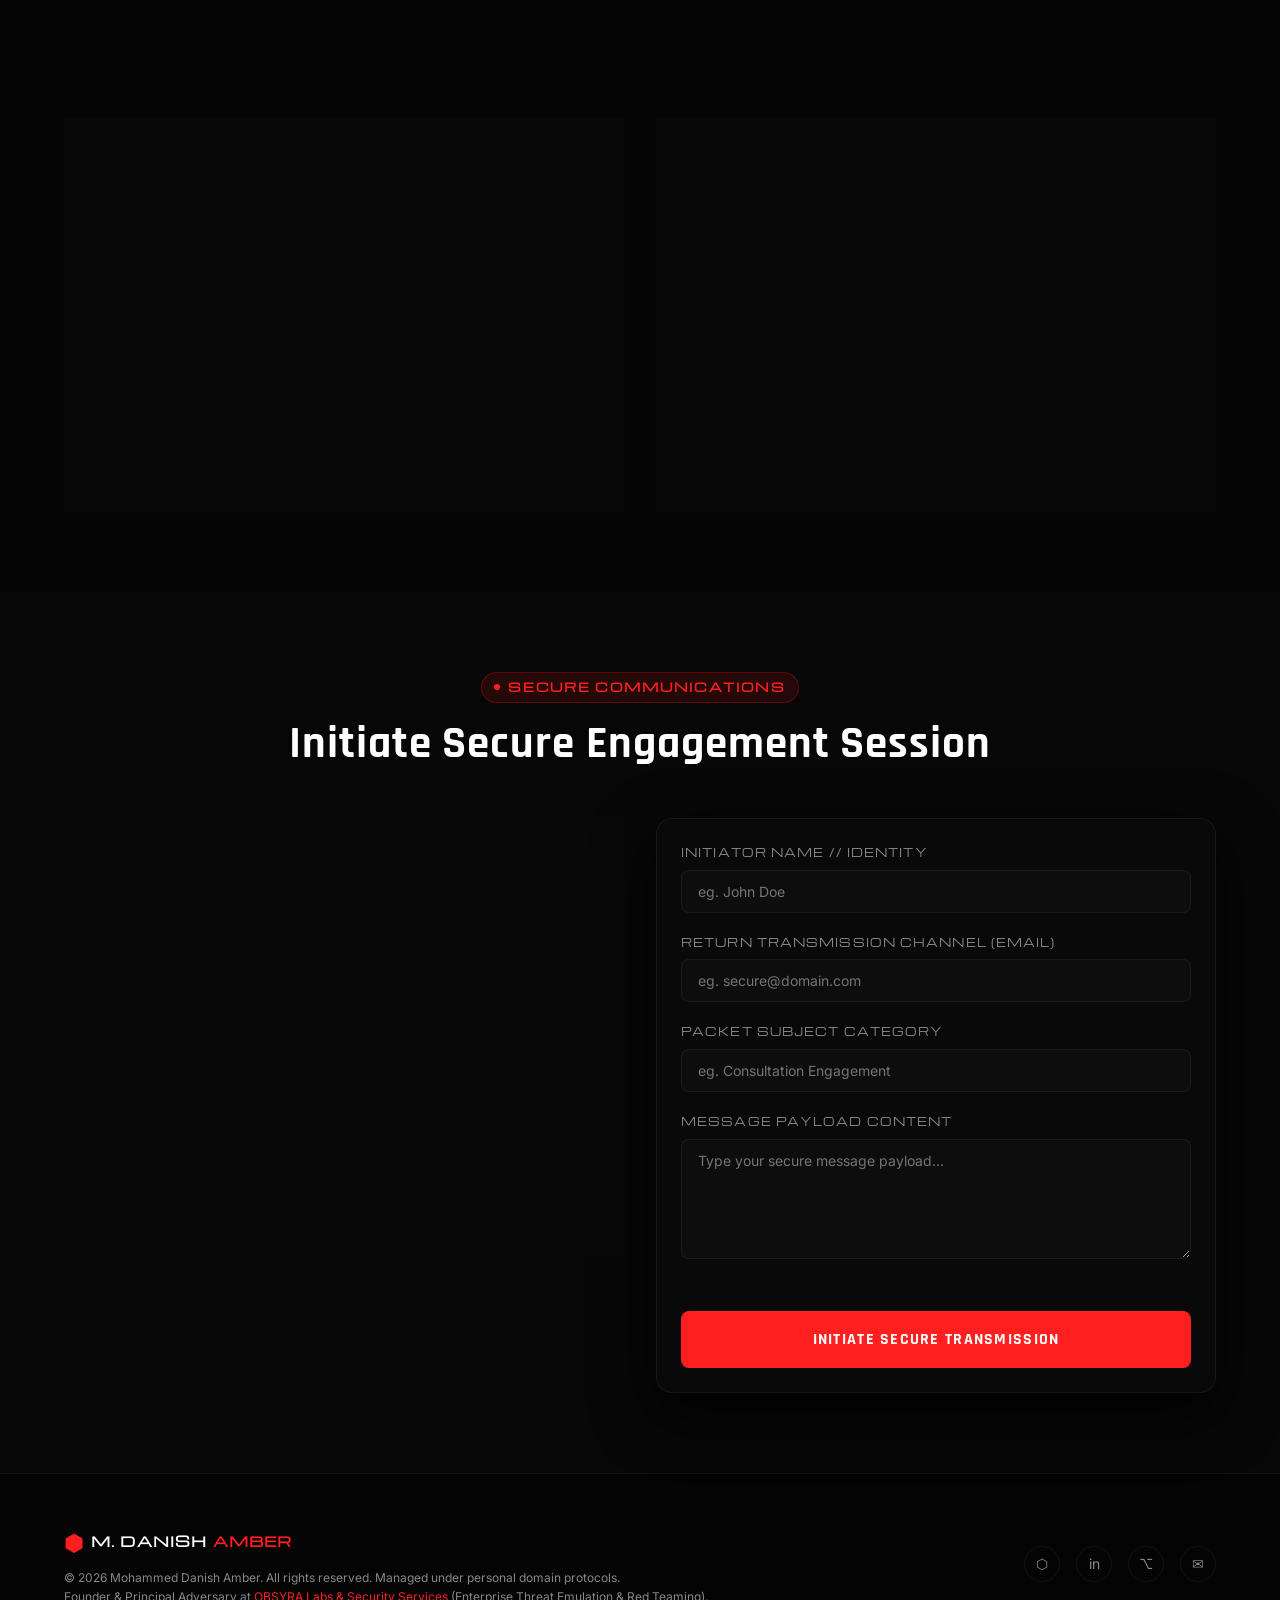
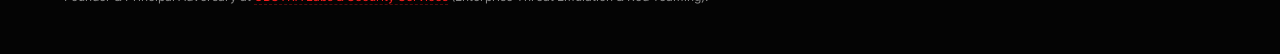
==== commit e3c7dc92: "Enhance footer with OBSYRA Labs details and links Updated footer content with additional information" ====
--- a/index.html
+++ b/index.html
@@ -674,11 +674,12 @@
         <span class="nav-logo-icon">⬢</span>
         <span class="nav-logo-text" style="font-size:0.9rem;">M. DANISH<span> AMBER</span></span>
       </div>
-      <p style="font-size:12px;">© 2026 Mohammed Danish Amber. All rights reserved. Managed under personal domain protocols.</p>
+      <p style="font-size:12px; line-height:1.6;">© 2026 Mohammed Danish Amber. All rights reserved. Managed under personal domain protocols.<br><span style="color:var(--steel-muted);">Founder &amp; Principal Adversary at <a href="https://obsyralabs.com" target="_blank" rel="noopener" style="color:var(--core-red); text-decoration:none; border-bottom:1px dashed rgba(255,31,31,0.3); transition:all var(--transition-fast);">OBSYRA Labs &amp; Security Services</a> (Enterprise Threat Emulation &amp; Red Teaming).</span></p>
     </div>
 
     <!-- Social channels -->
     <div class="footer-socials">
+      <a href="https://obsyralabs.com" target="_blank" rel="noopener" class="footer-social" aria-label="OBSYRA Labs" title="Visit OBSYRA Labs &amp; Security Services">⬡</a>
       <a href="https://www.linkedin.com/in/mohammed-danish-amber/" target="_blank" rel="noopener" class="footer-social" aria-label="LinkedIn" title="Connect on LinkedIn">in</a>
       <a href="https://github.com/mddanish" target="_blank" rel="noopener" class="footer-social" aria-label="GitHub" title="Visit GitHub Workspace">⌥</a>
       <a href="mailto:me@mohammeddanishamber.com" class="footer-social" aria-label="Email" title="Send Secure Email">✉</a>
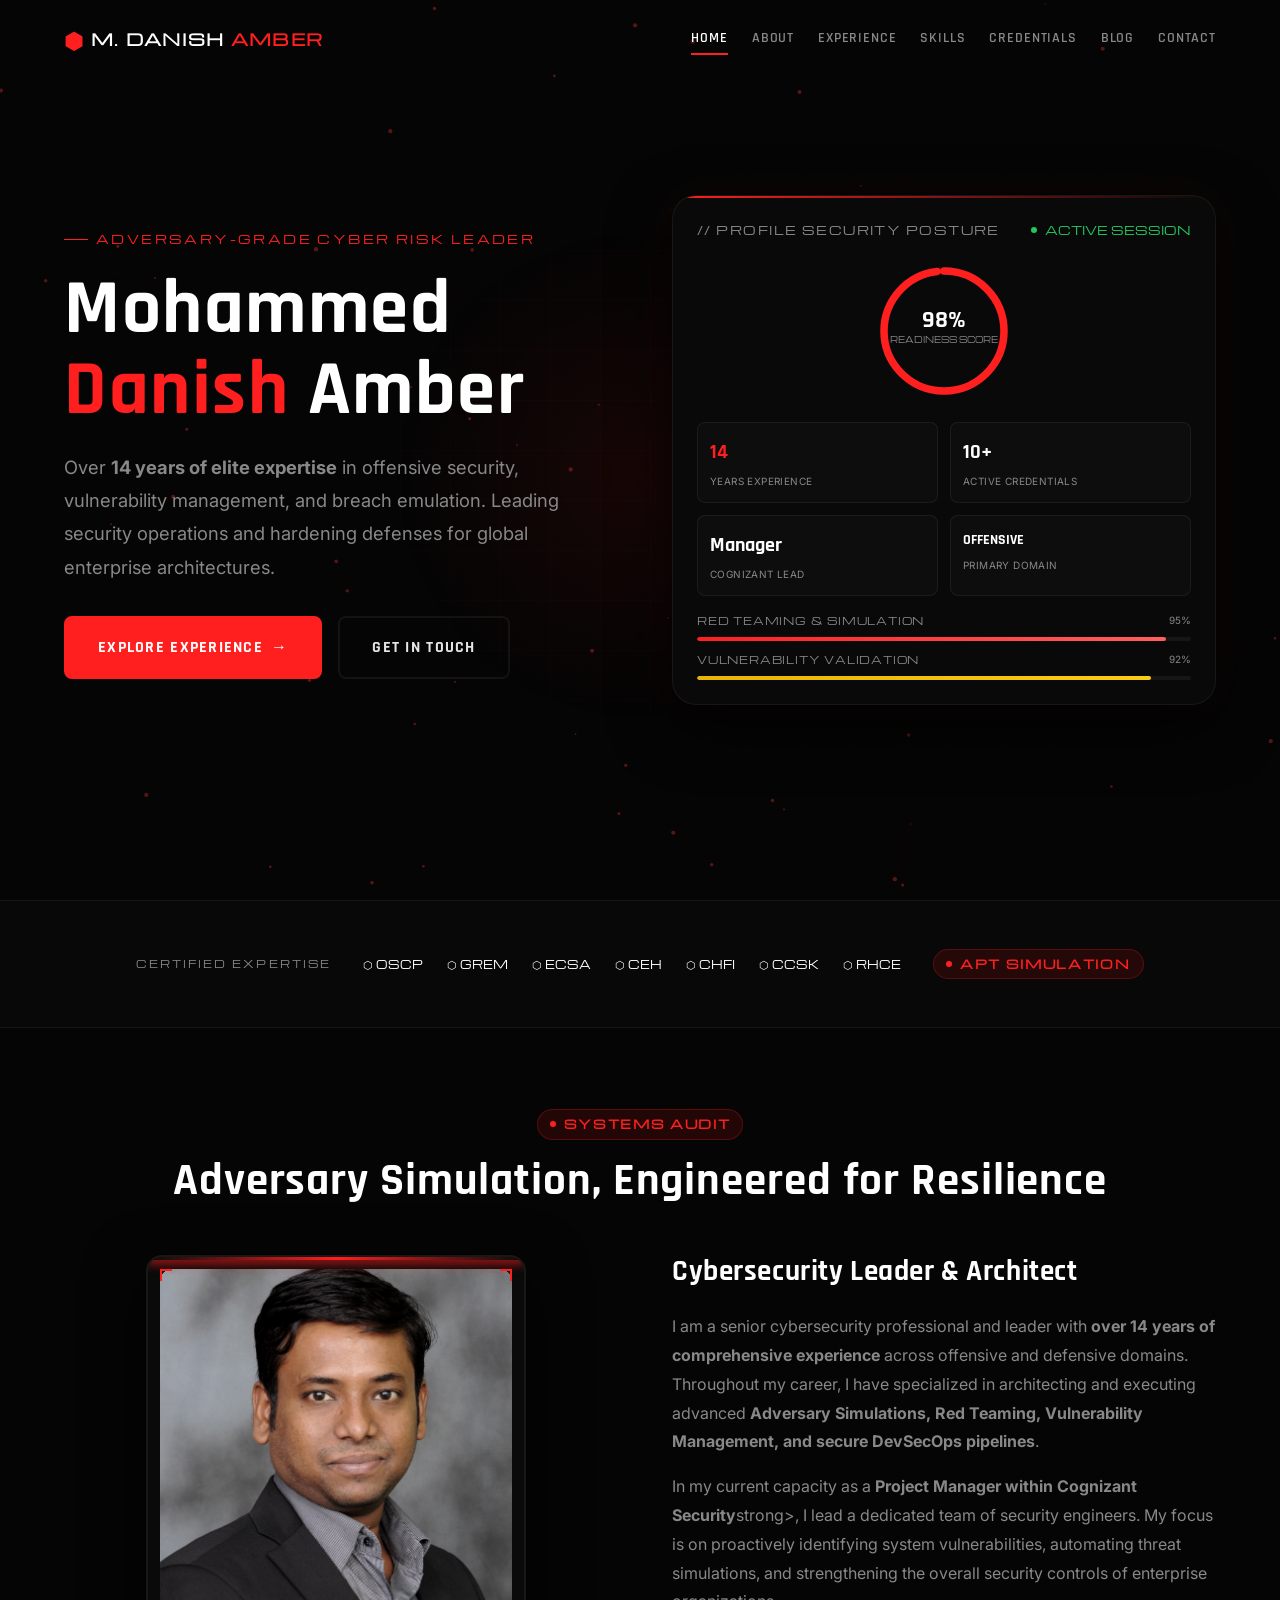
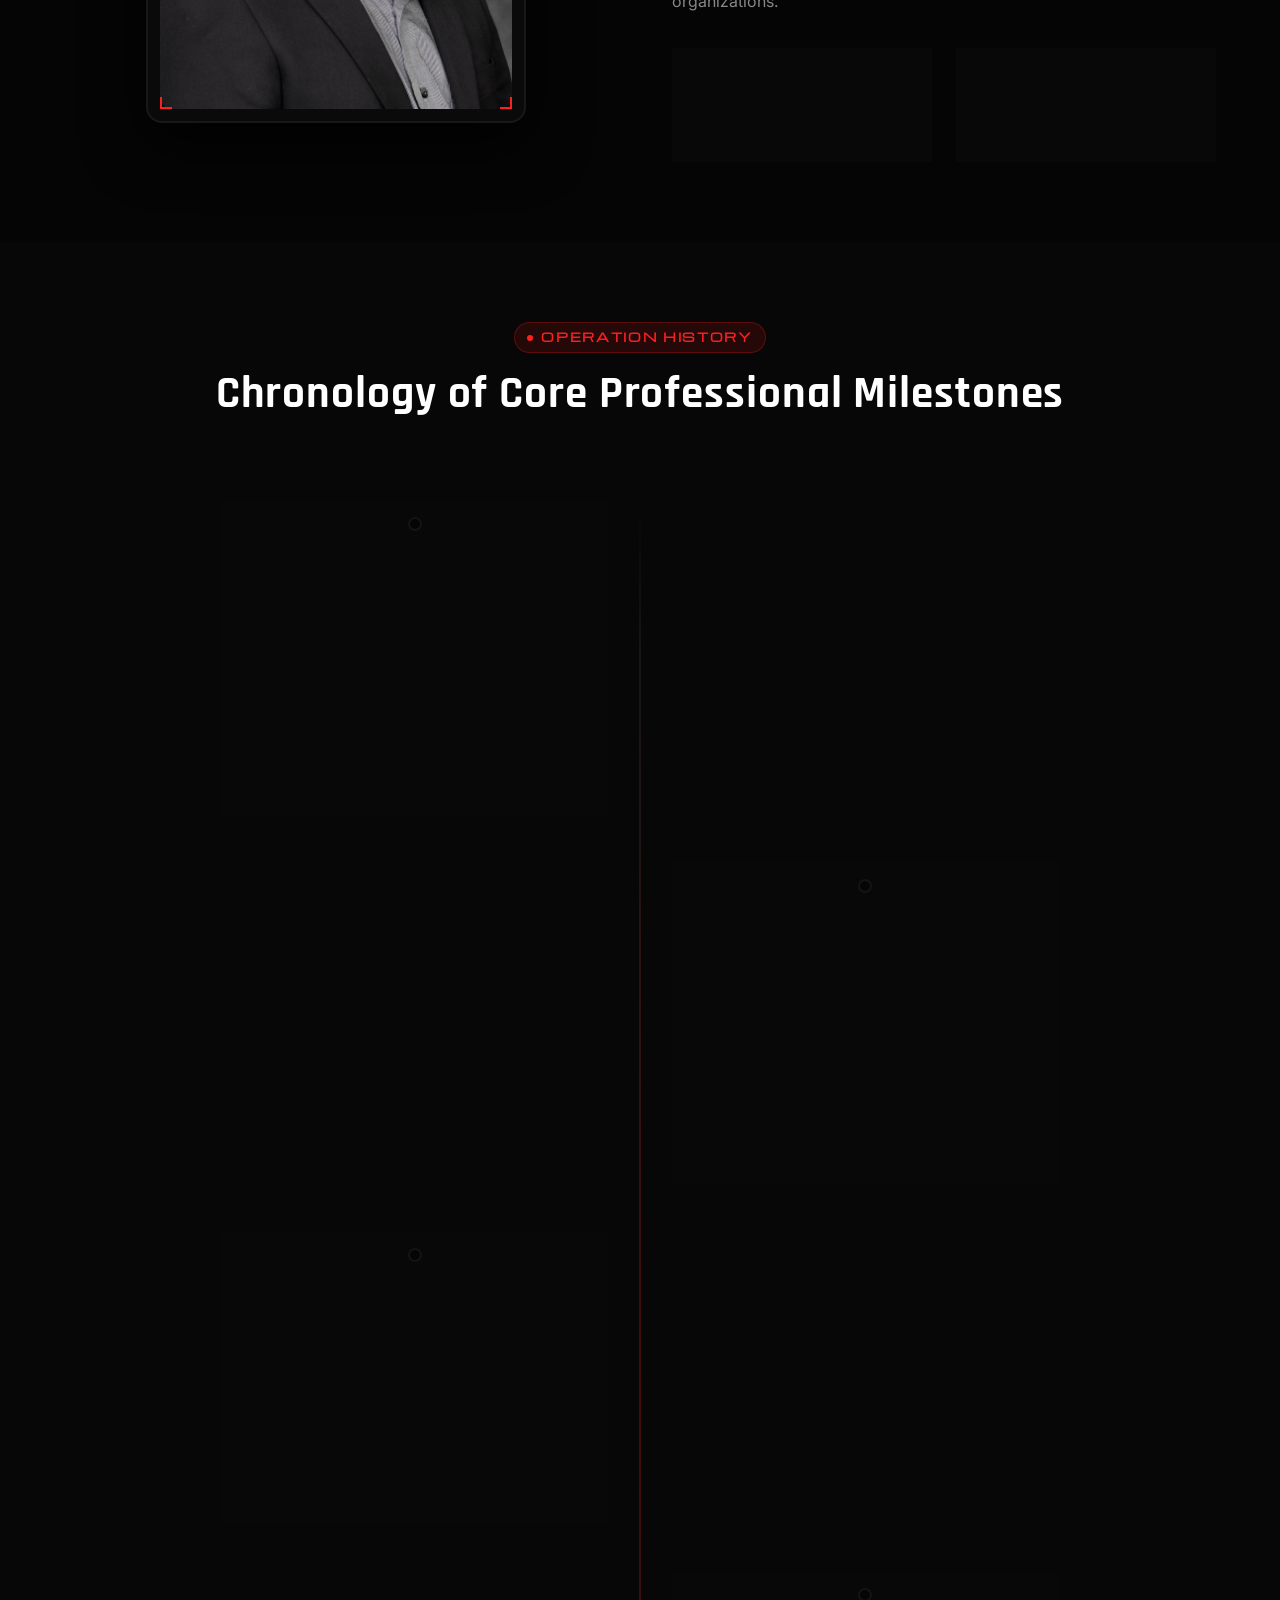
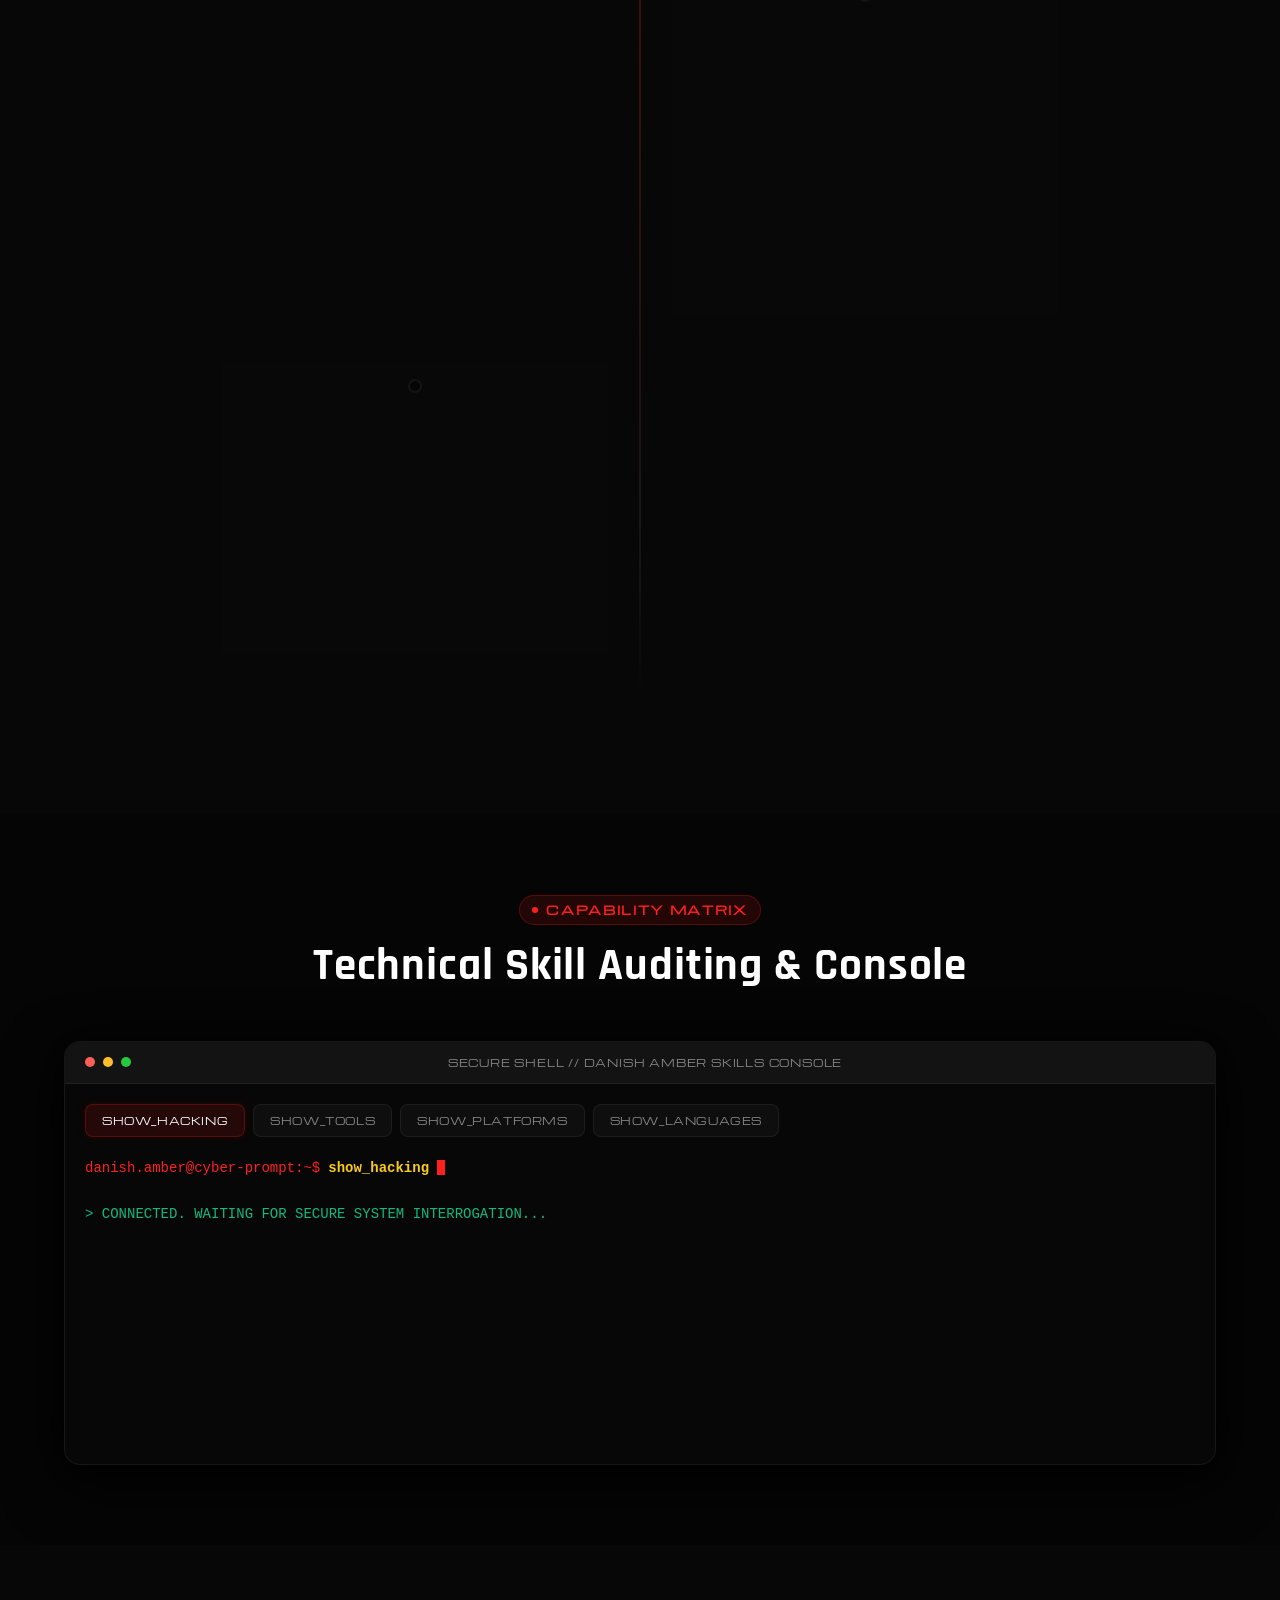
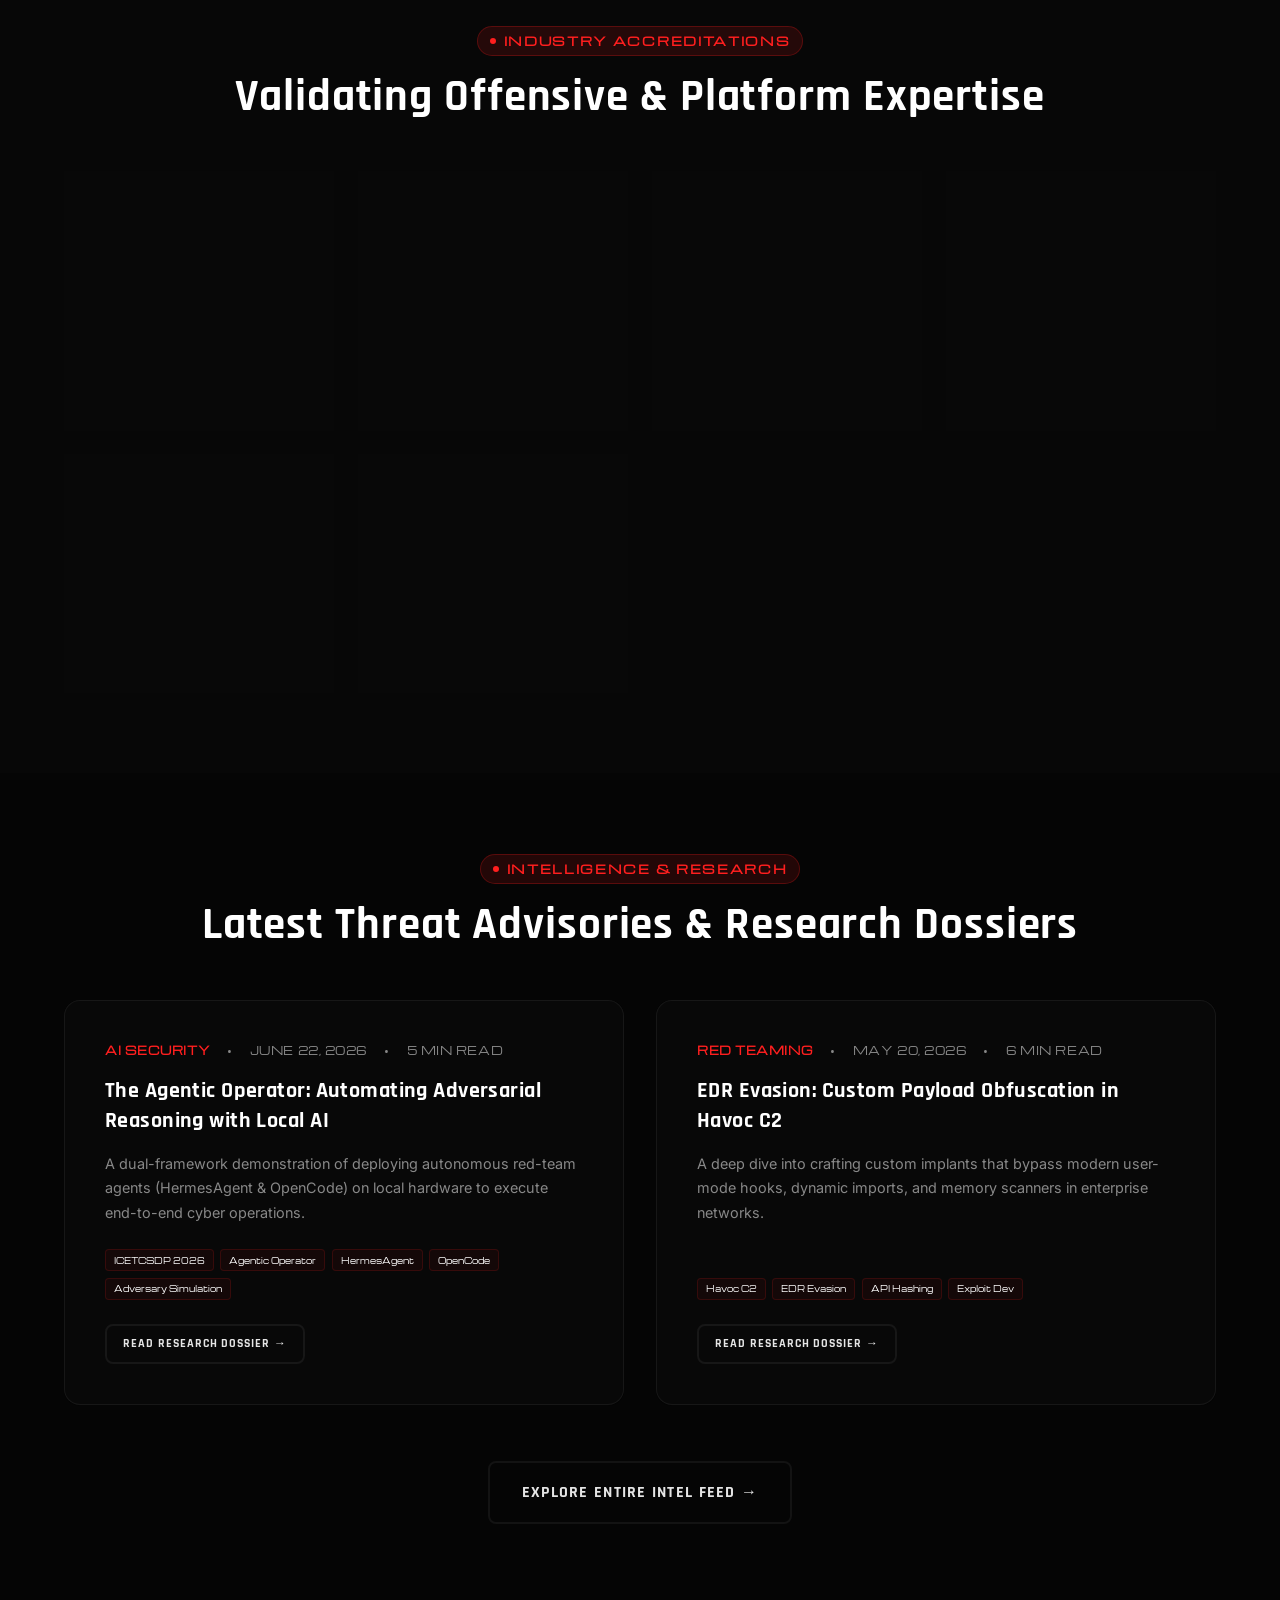
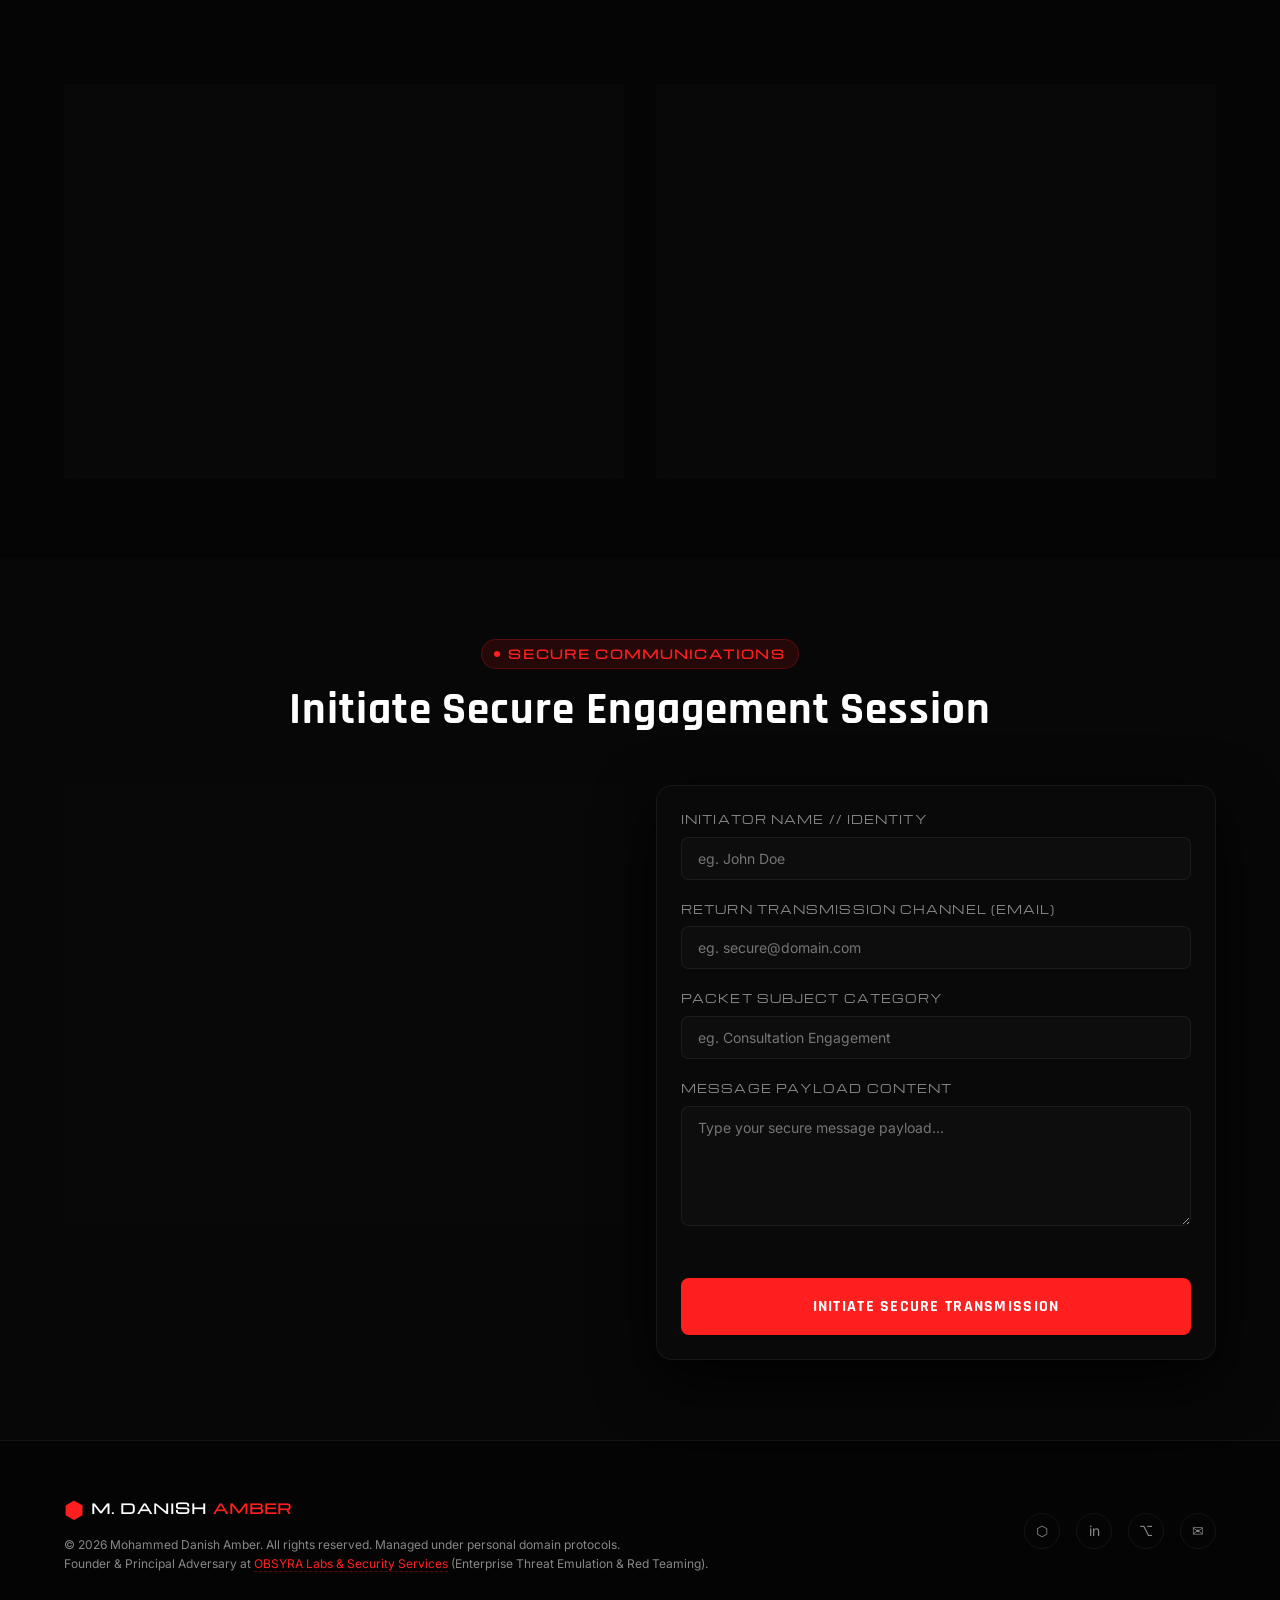
==== commit f7c89ff4: "Refine technical bio with strong emphasis Updated the technical bio section to enhance emphasis on e" ====
--- a/index.html
+++ b/index.html
@@ -232,12 +232,12 @@
 
       <!-- Technical Bio -->
       <div class="fade-up" style="transition-delay:0.15s;">
-        <h3 style="margin-bottom:1.5rem;" class="font-display">Cybersecurity Leader &amp; DevSecOps Architect</h3>
+        <h3 style="margin-bottom:1.5rem;" class="font-display">Cybersecurity Leader &amp; Architect</h3>
         <p style="color:var(--steel-muted);line-height:1.8;margin-bottom:1rem;">
-          I am a senior cybersecurity professional and leader with **over 14 years of comprehensive experience** across offensive and defensive domains. Throughout my career, I have specialized in architecting and executing advanced **Adversary Simulations, Red Teaming, Vulnerability Management, and secure DevSecOps pipelines**.
+          I am a senior cybersecurity professional and leader with <strong>over 14 years of comprehensive experience</strong> across offensive and defensive domains. Throughout my career, I have specialized in architecting and executing advanced <strong>Adversary Simulations, Red Teaming, Vulnerability Management, and secure DevSecOps pipelines</strong>.
         </p>
         <p style="color:var(--steel-muted);line-height:1.8;margin-bottom:1.5rem;">
-          In my current capacity as a **Manager within Cognizant Security**, I lead a dedicated team of elite security engineers. My focus is on proactively identifying system vulnerabilities, automating threat simulations, and strengthening the overall security controls of enterprise organizations. 
+          In my current capacity as a <strong>Project Manager within Cognizant Security</strong>strong>, I lead a dedicated team of security engineers. My focus is on proactively identifying system vulnerabilities, automating threat simulations, and strengthening the overall security controls of enterprise organizations. 
         </p>
 
         <div style="display:grid;grid-template-columns:1fr 1fr;gap:1.5rem;margin-top:2rem;">
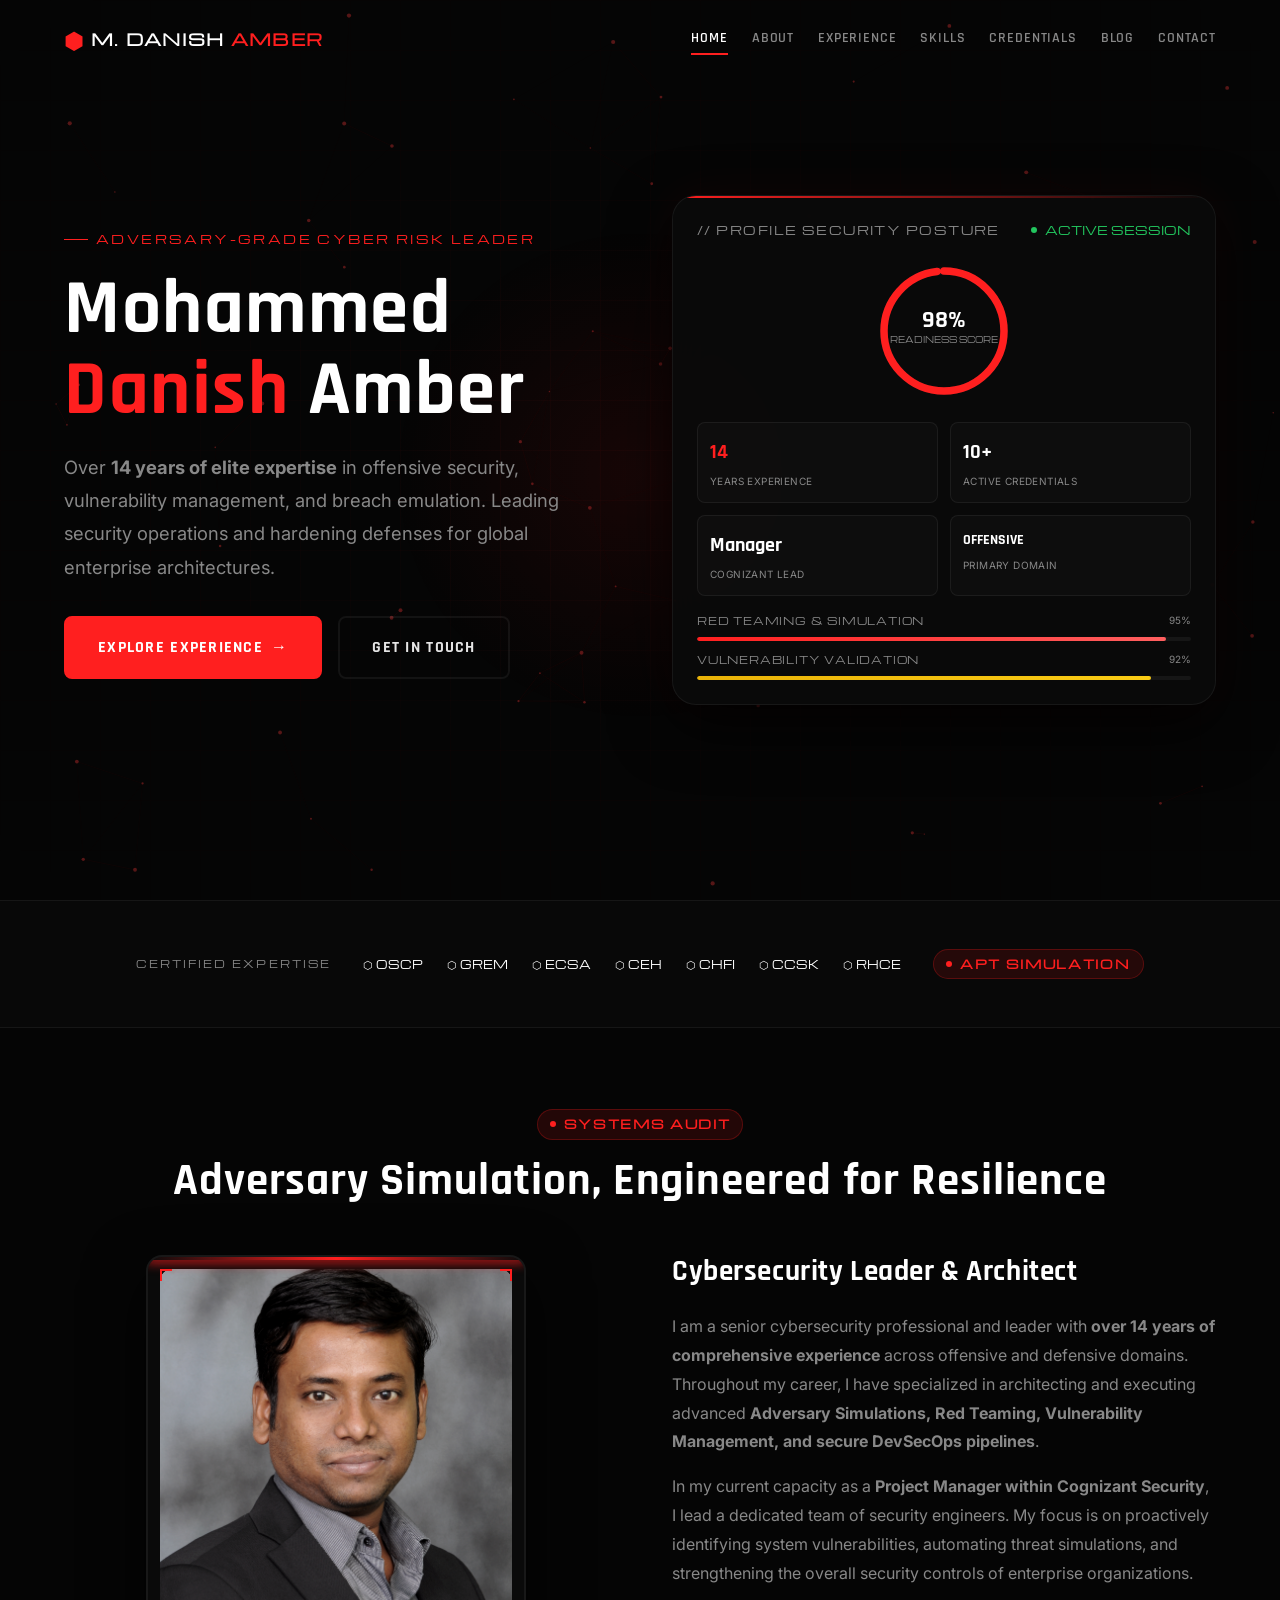
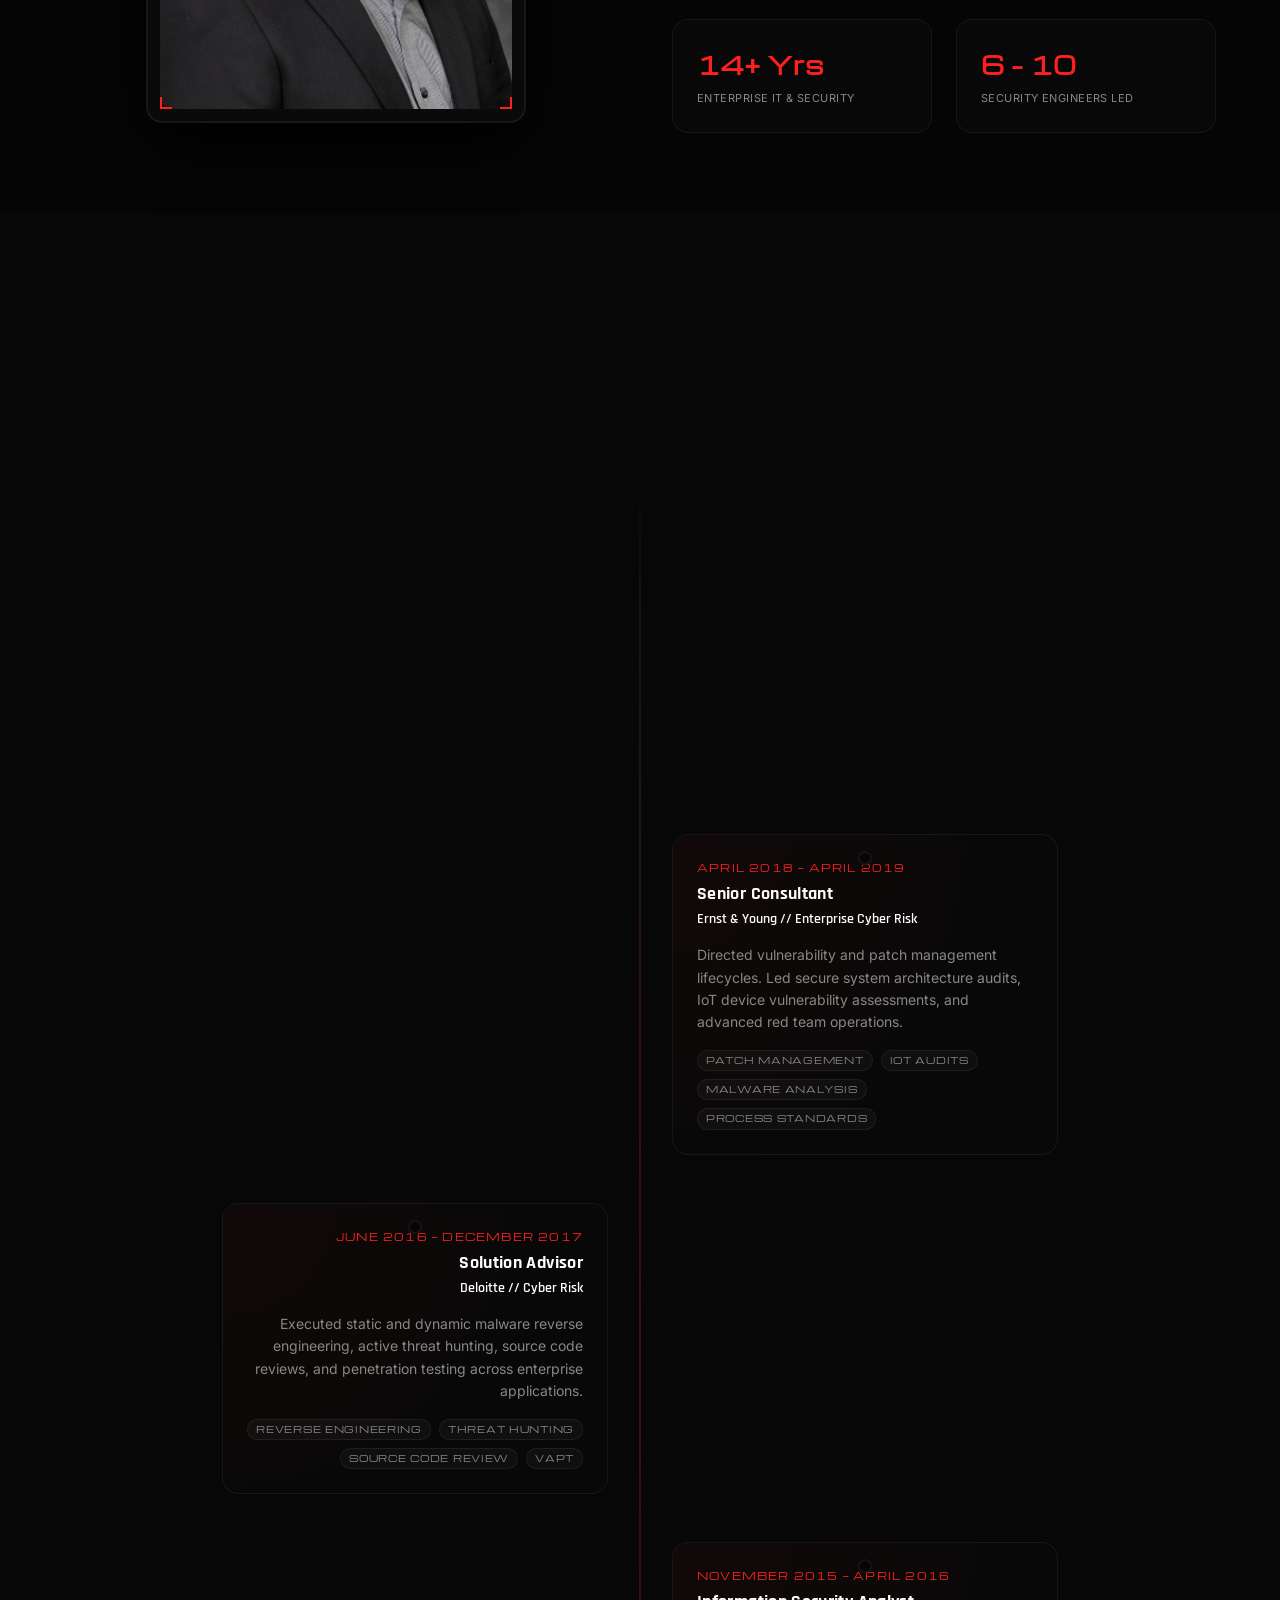
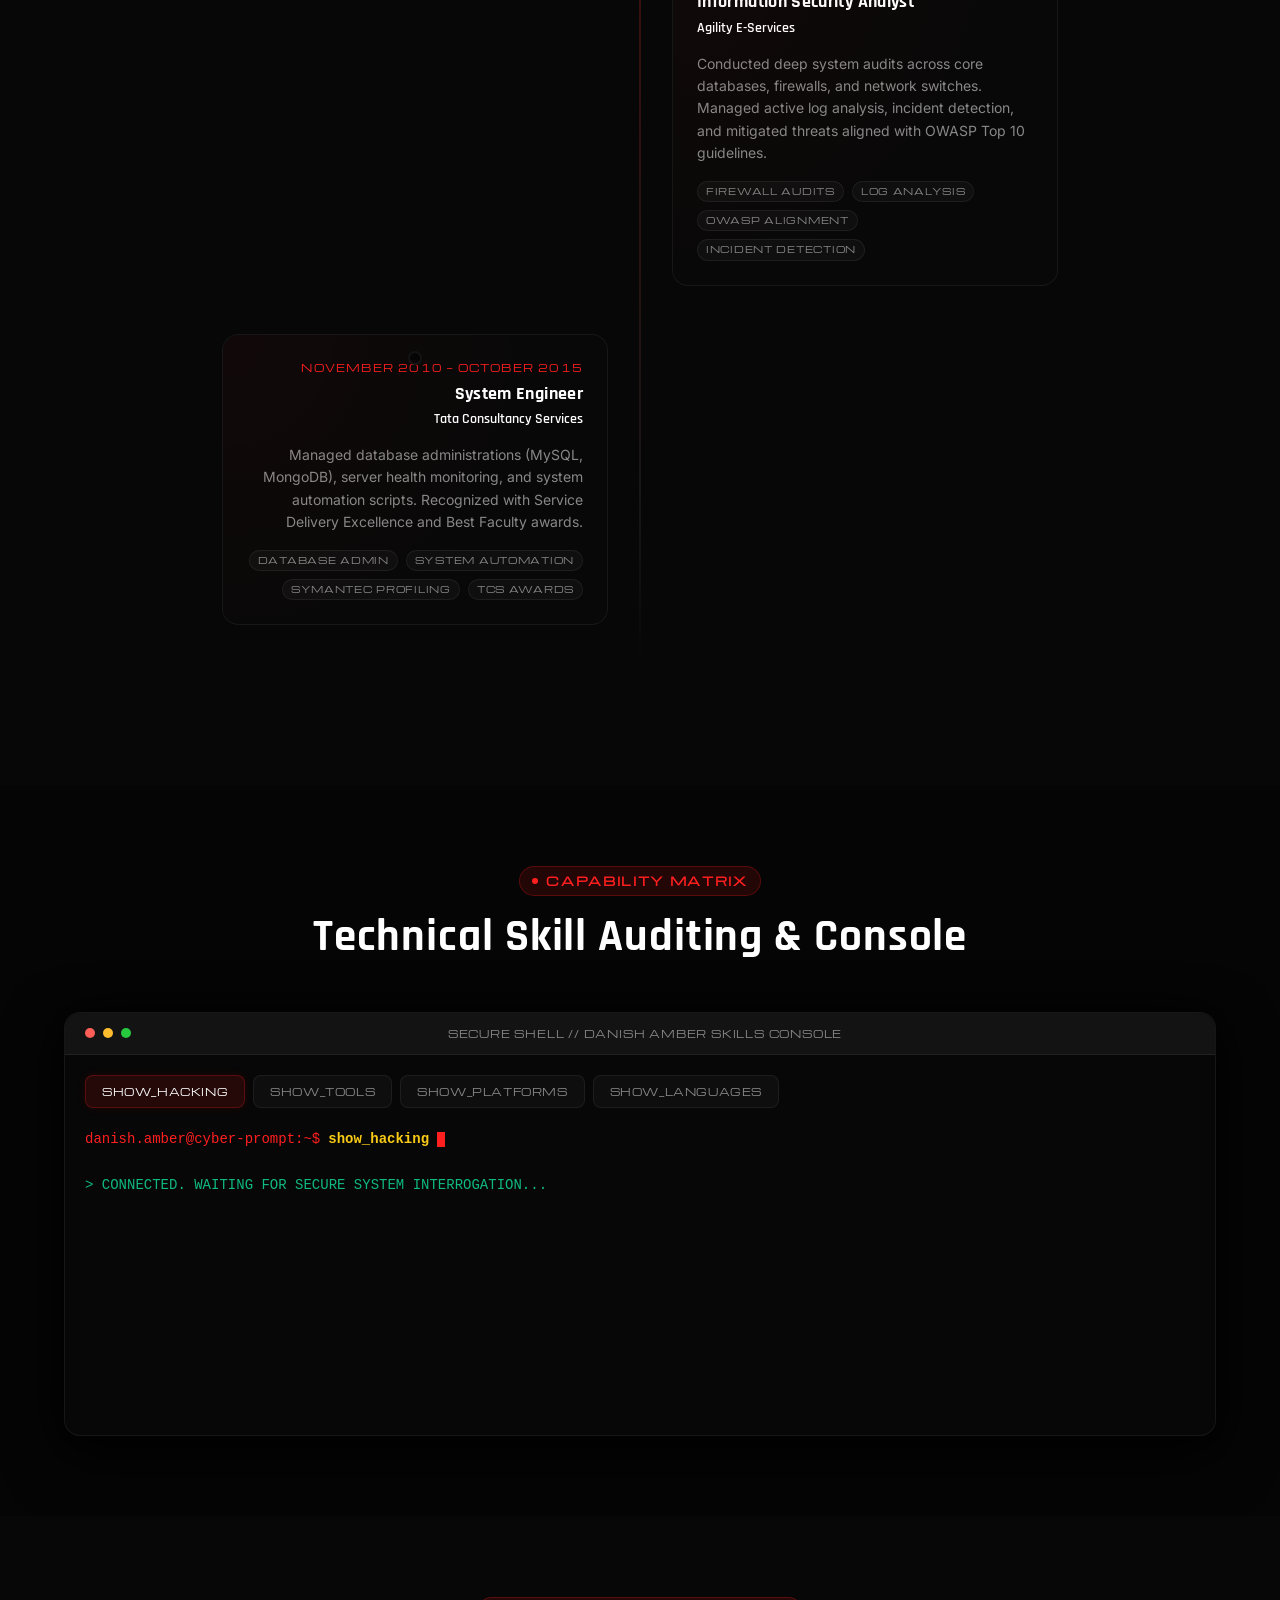
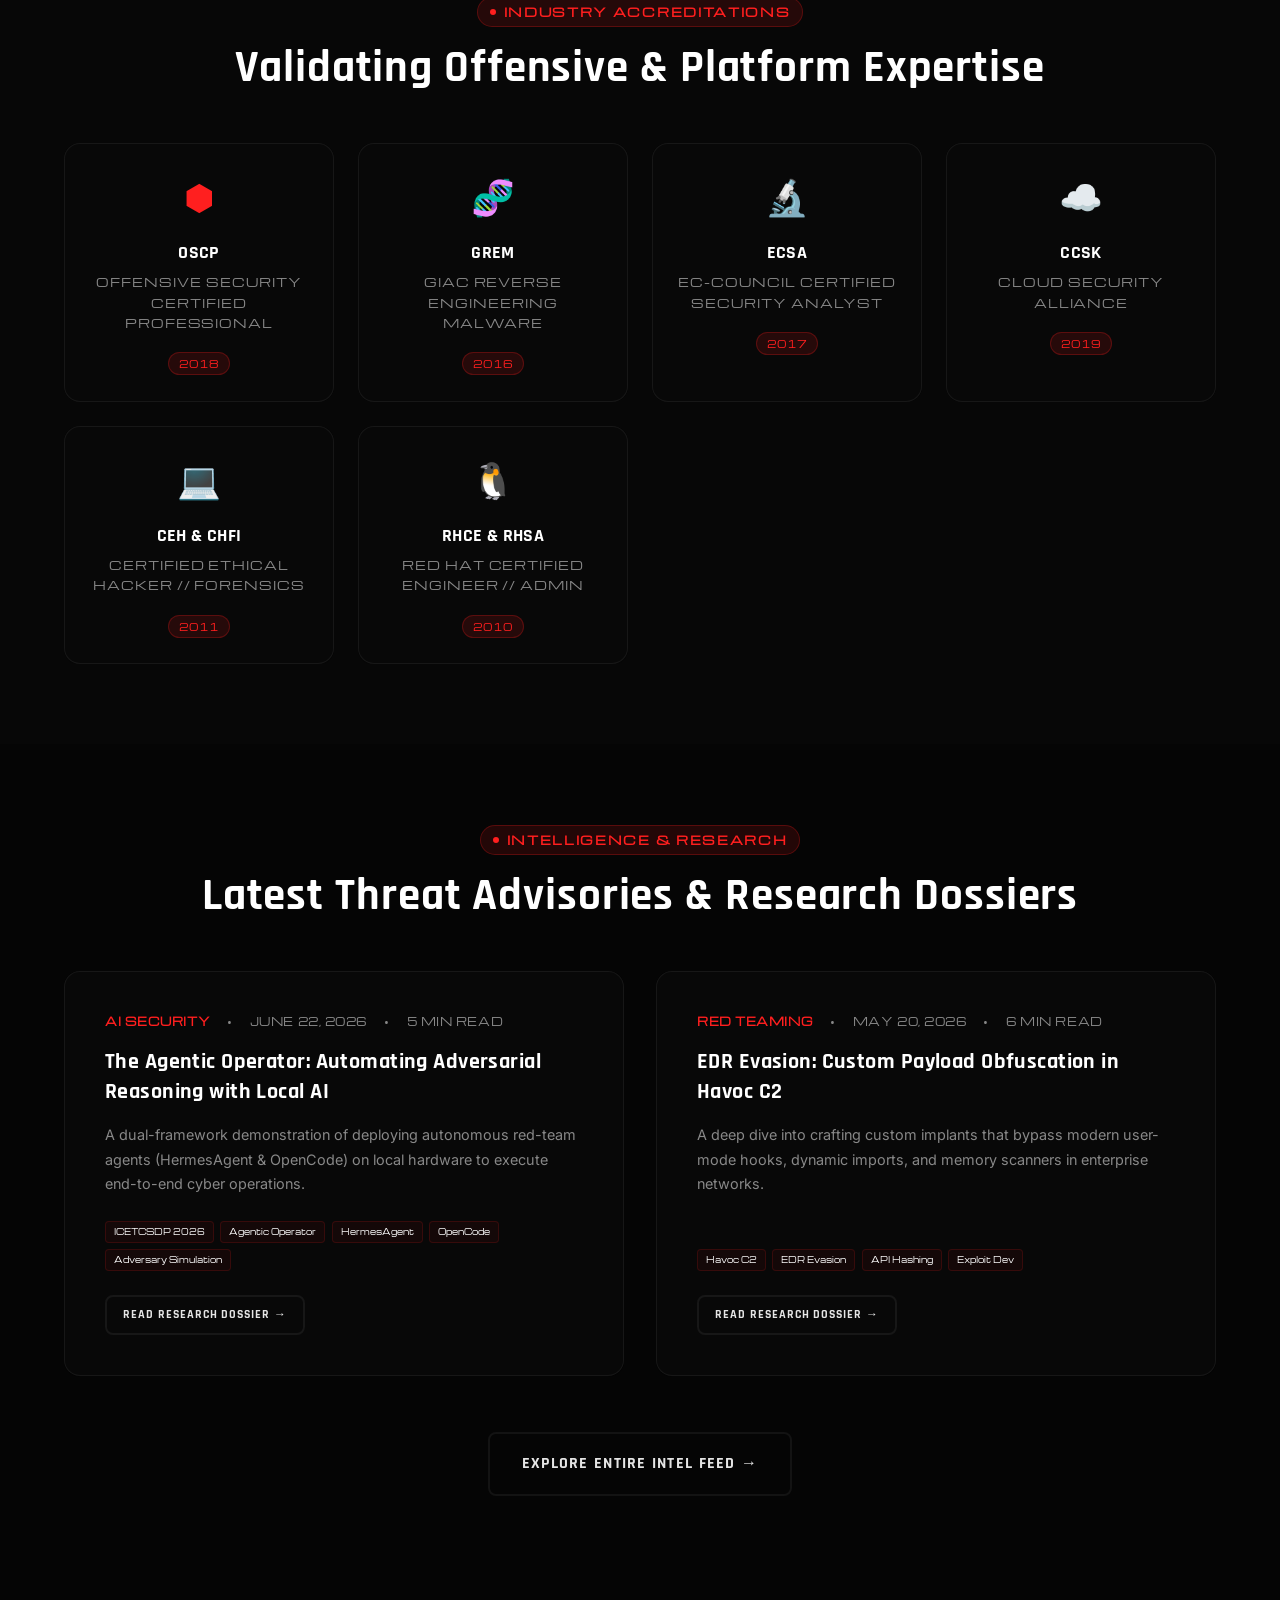
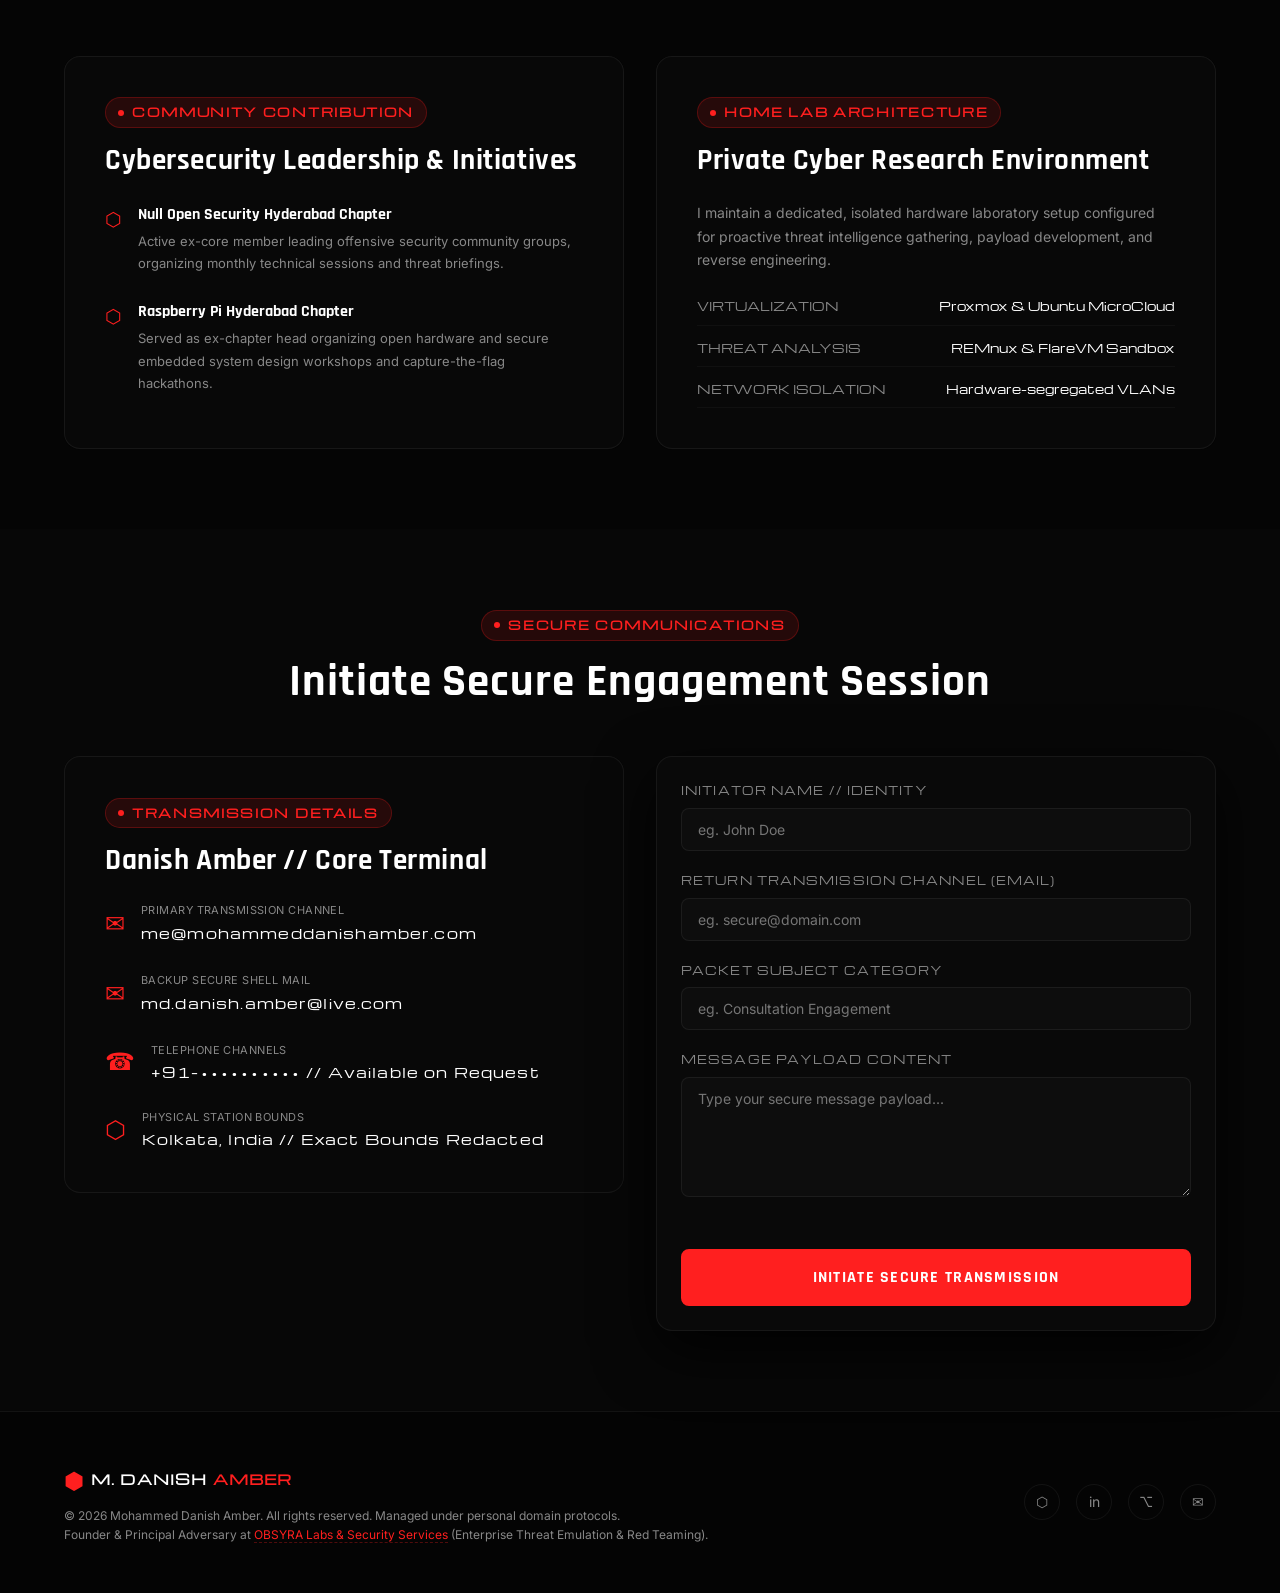
==== commit db23eef7: "Fix HTML formatting in project manager description" ====
--- a/index.html
+++ b/index.html
@@ -237,7 +237,7 @@
           I am a senior cybersecurity professional and leader with <strong>over 14 years of comprehensive experience</strong> across offensive and defensive domains. Throughout my career, I have specialized in architecting and executing advanced <strong>Adversary Simulations, Red Teaming, Vulnerability Management, and secure DevSecOps pipelines</strong>.
         </p>
         <p style="color:var(--steel-muted);line-height:1.8;margin-bottom:1.5rem;">
-          In my current capacity as a <strong>Project Manager within Cognizant Security</strong>strong>, I lead a dedicated team of security engineers. My focus is on proactively identifying system vulnerabilities, automating threat simulations, and strengthening the overall security controls of enterprise organizations. 
+          In my current capacity as a <strong>Project Manager within Cognizant Security</strong>, I lead a dedicated team of security engineers. My focus is on proactively identifying system vulnerabilities, automating threat simulations, and strengthening the overall security controls of enterprise organizations. 
         </p>
 
         <div style="display:grid;grid-template-columns:1fr 1fr;gap:1.5rem;margin-top:2rem;">
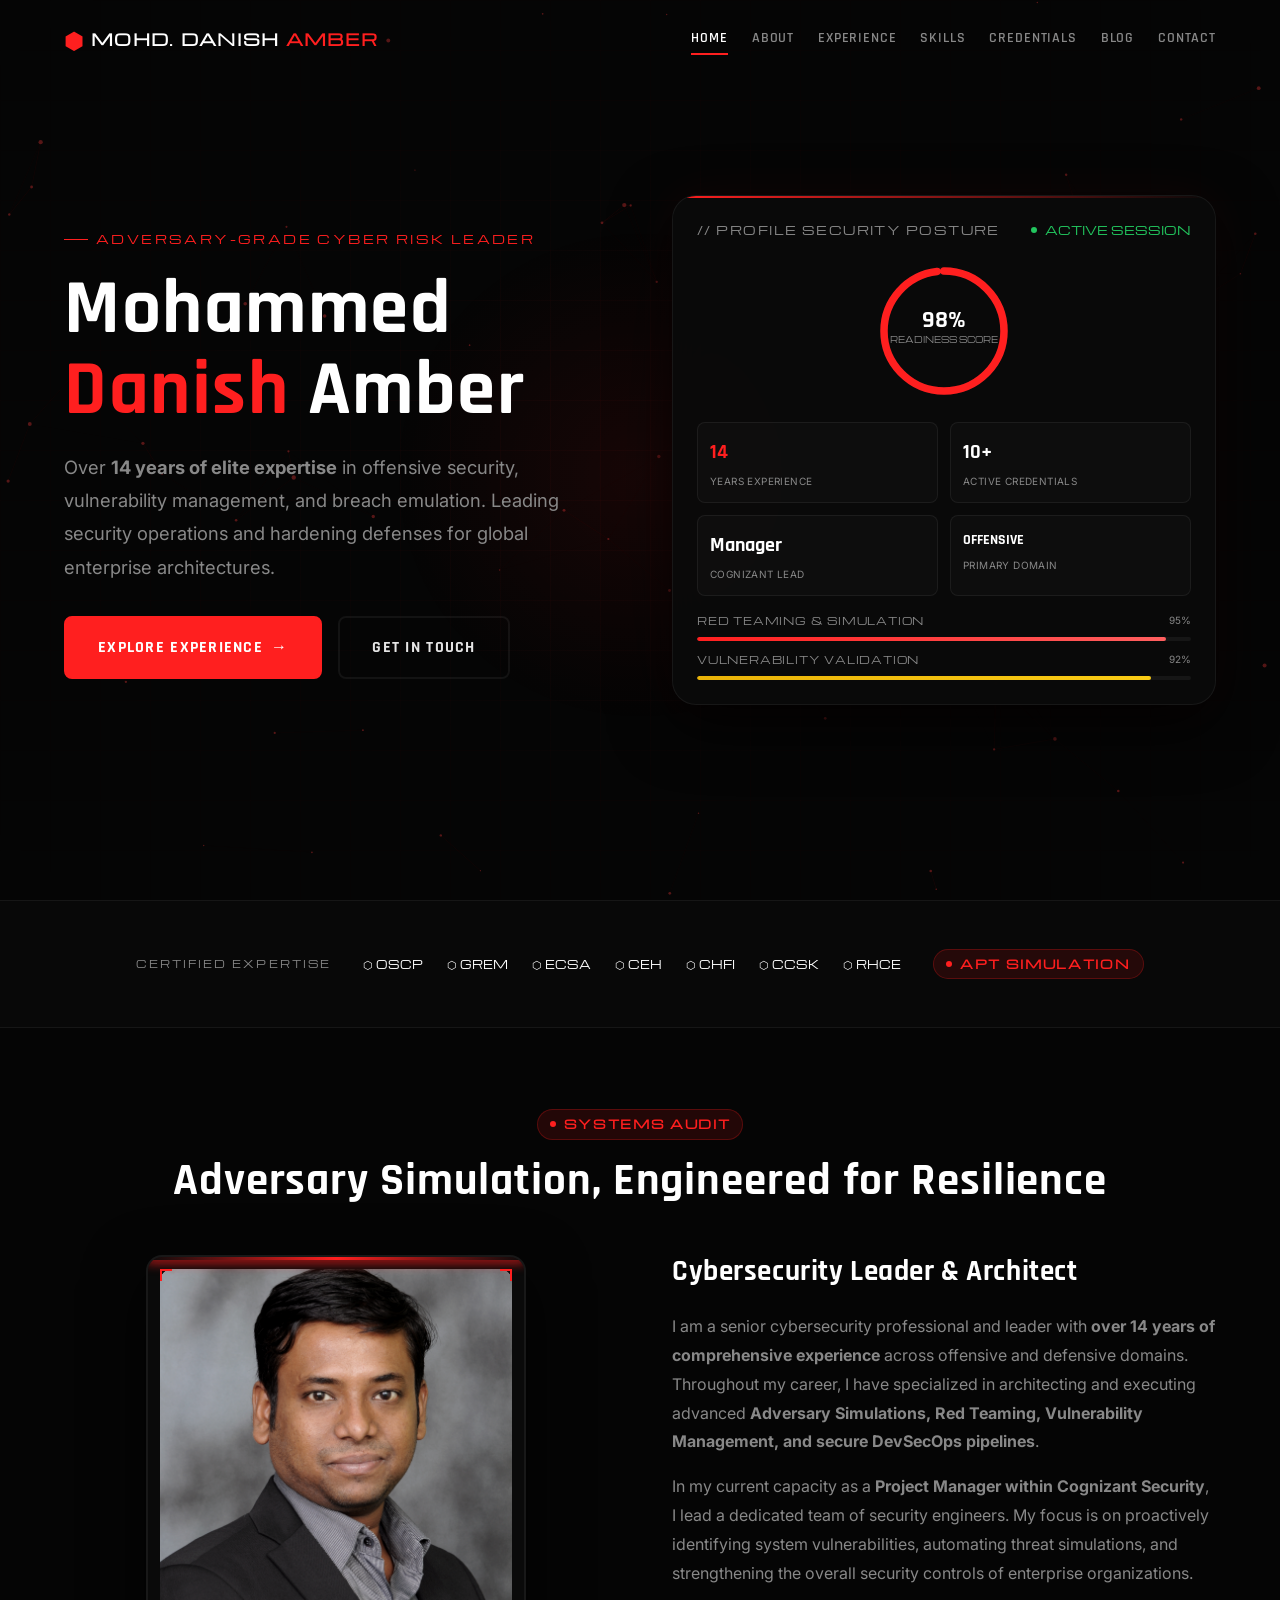
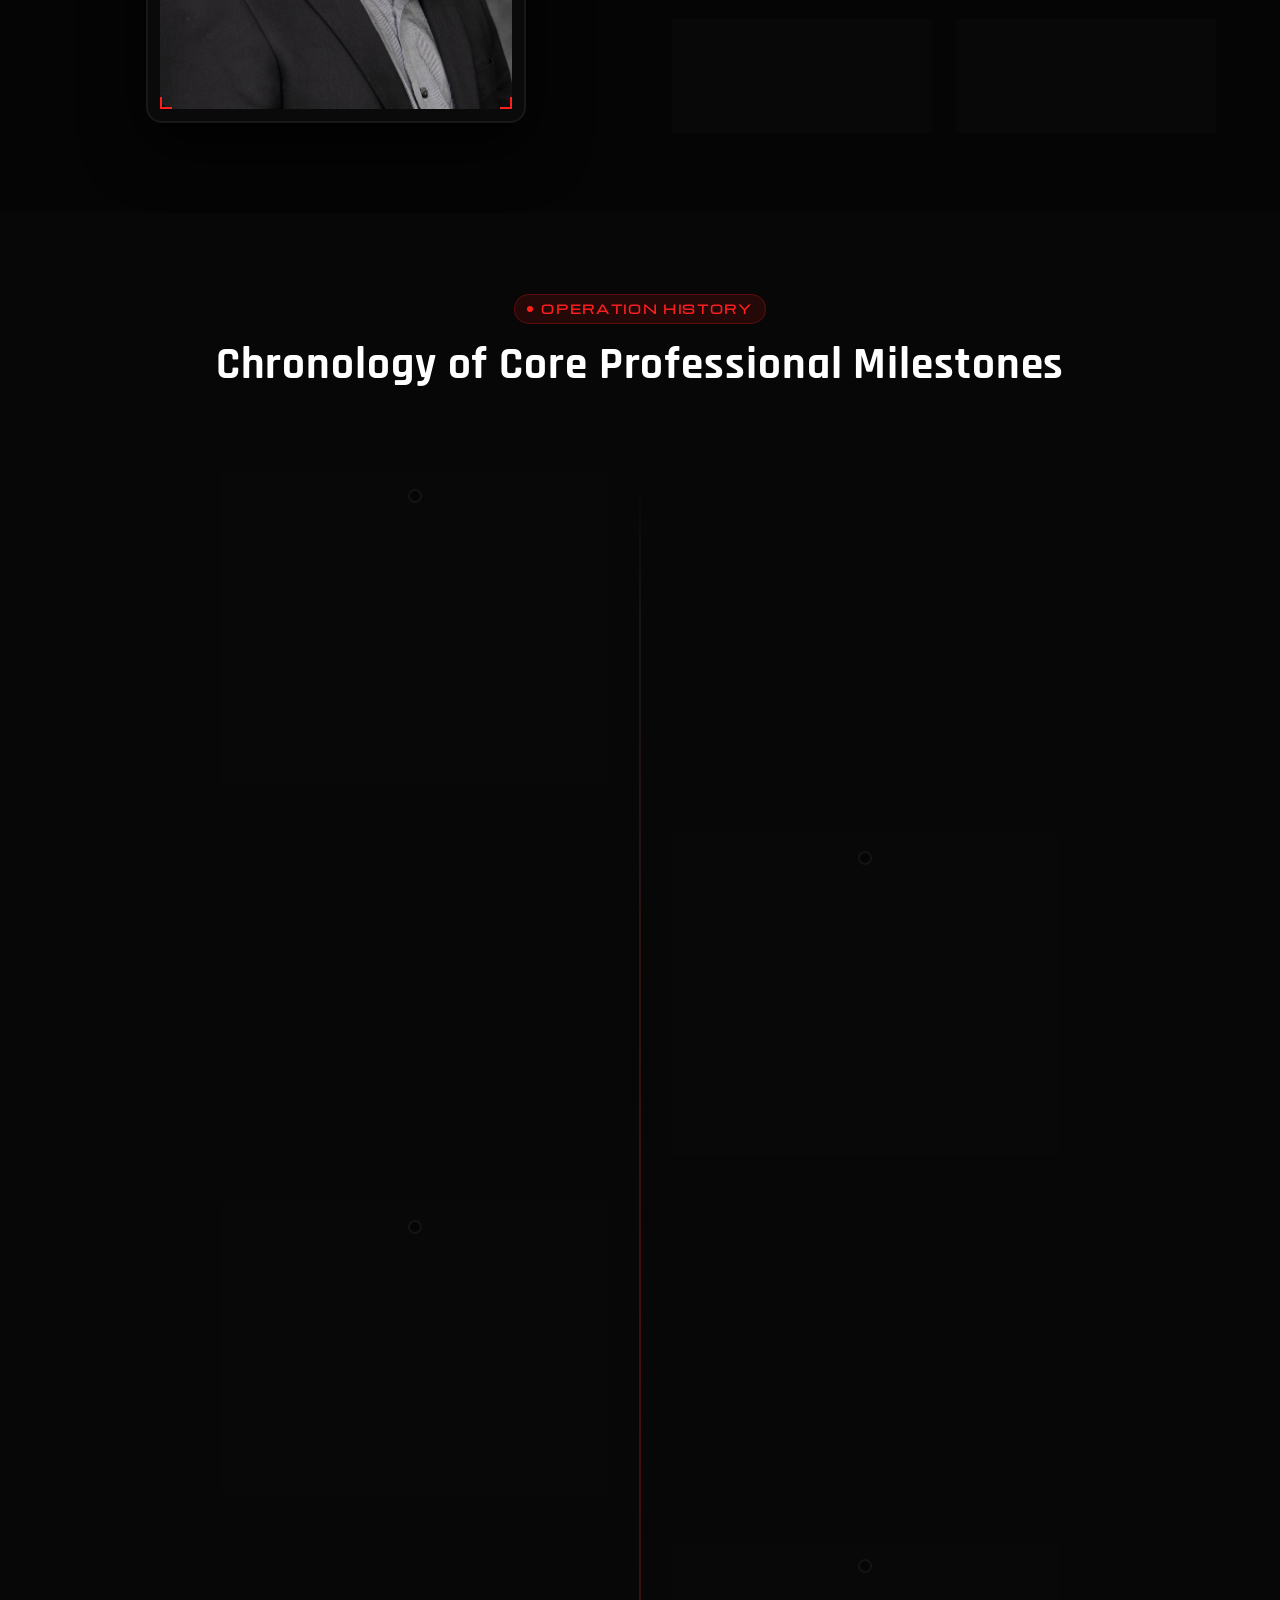
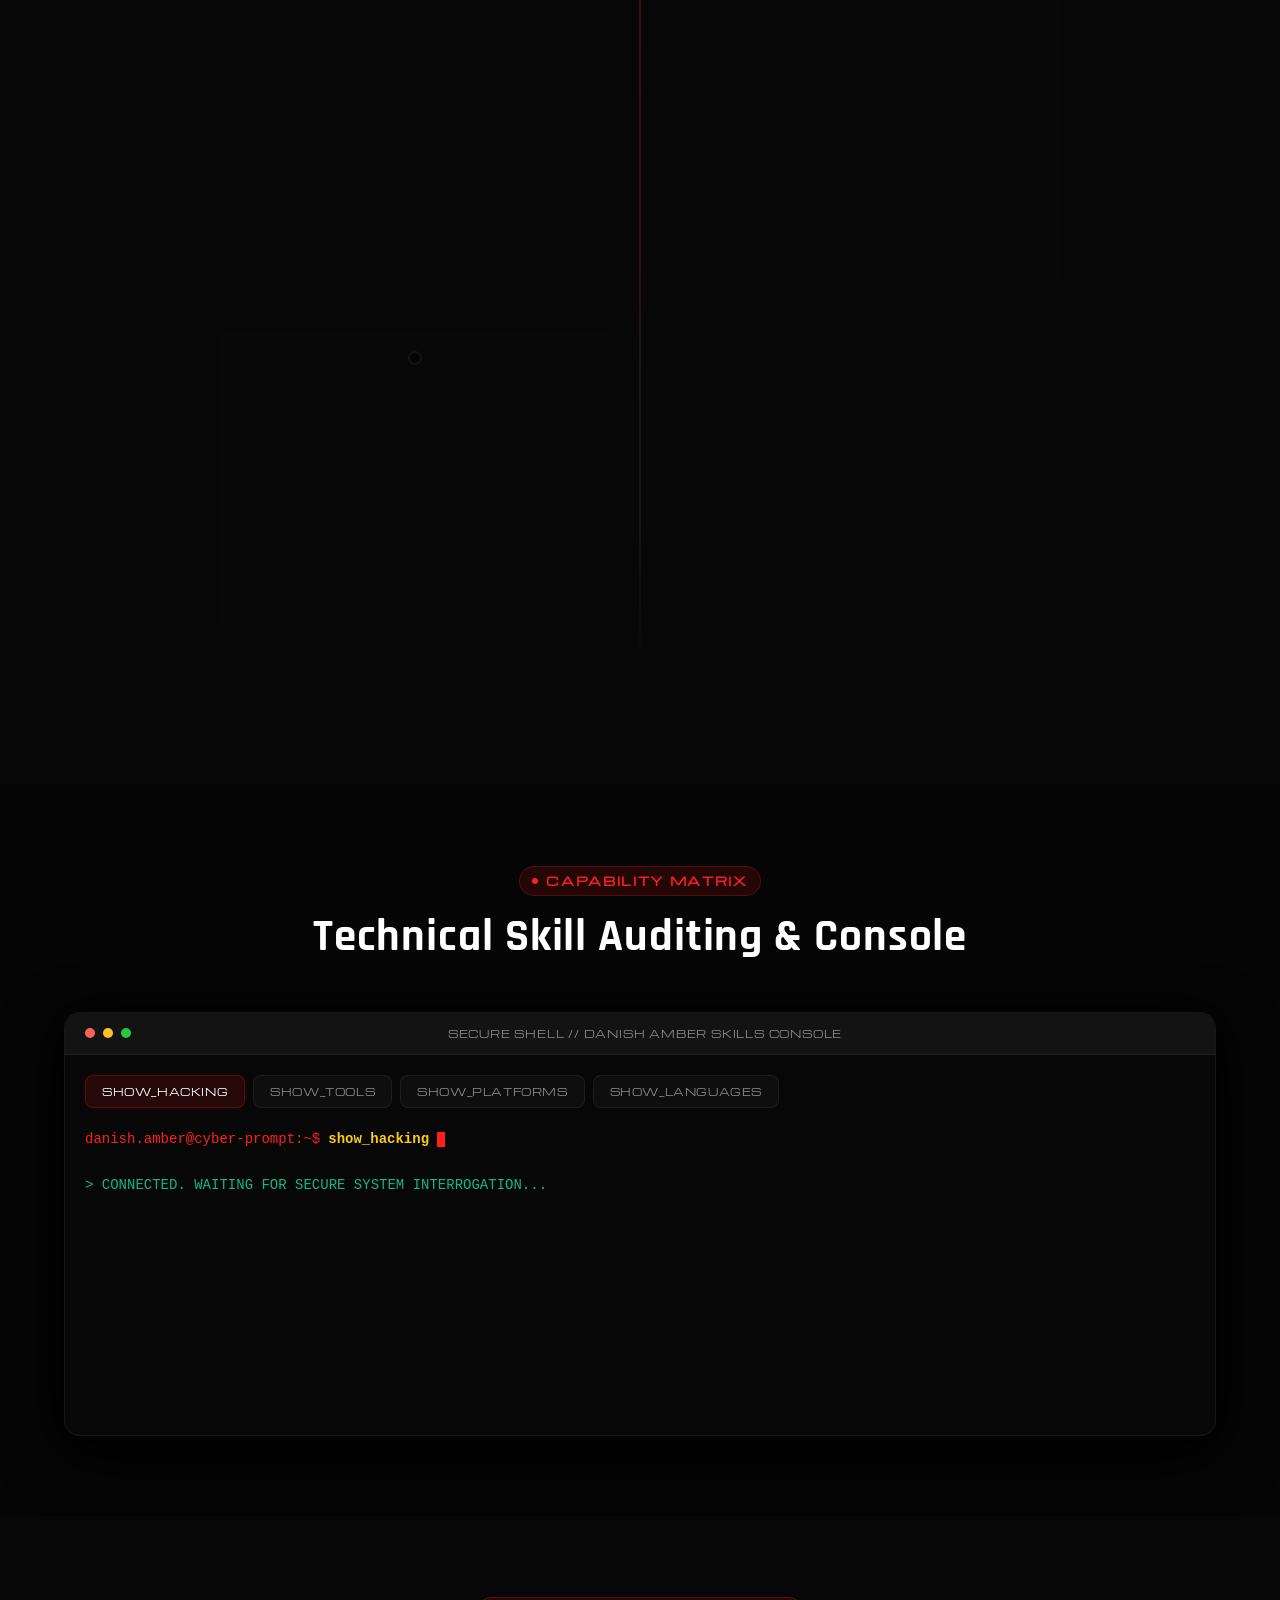
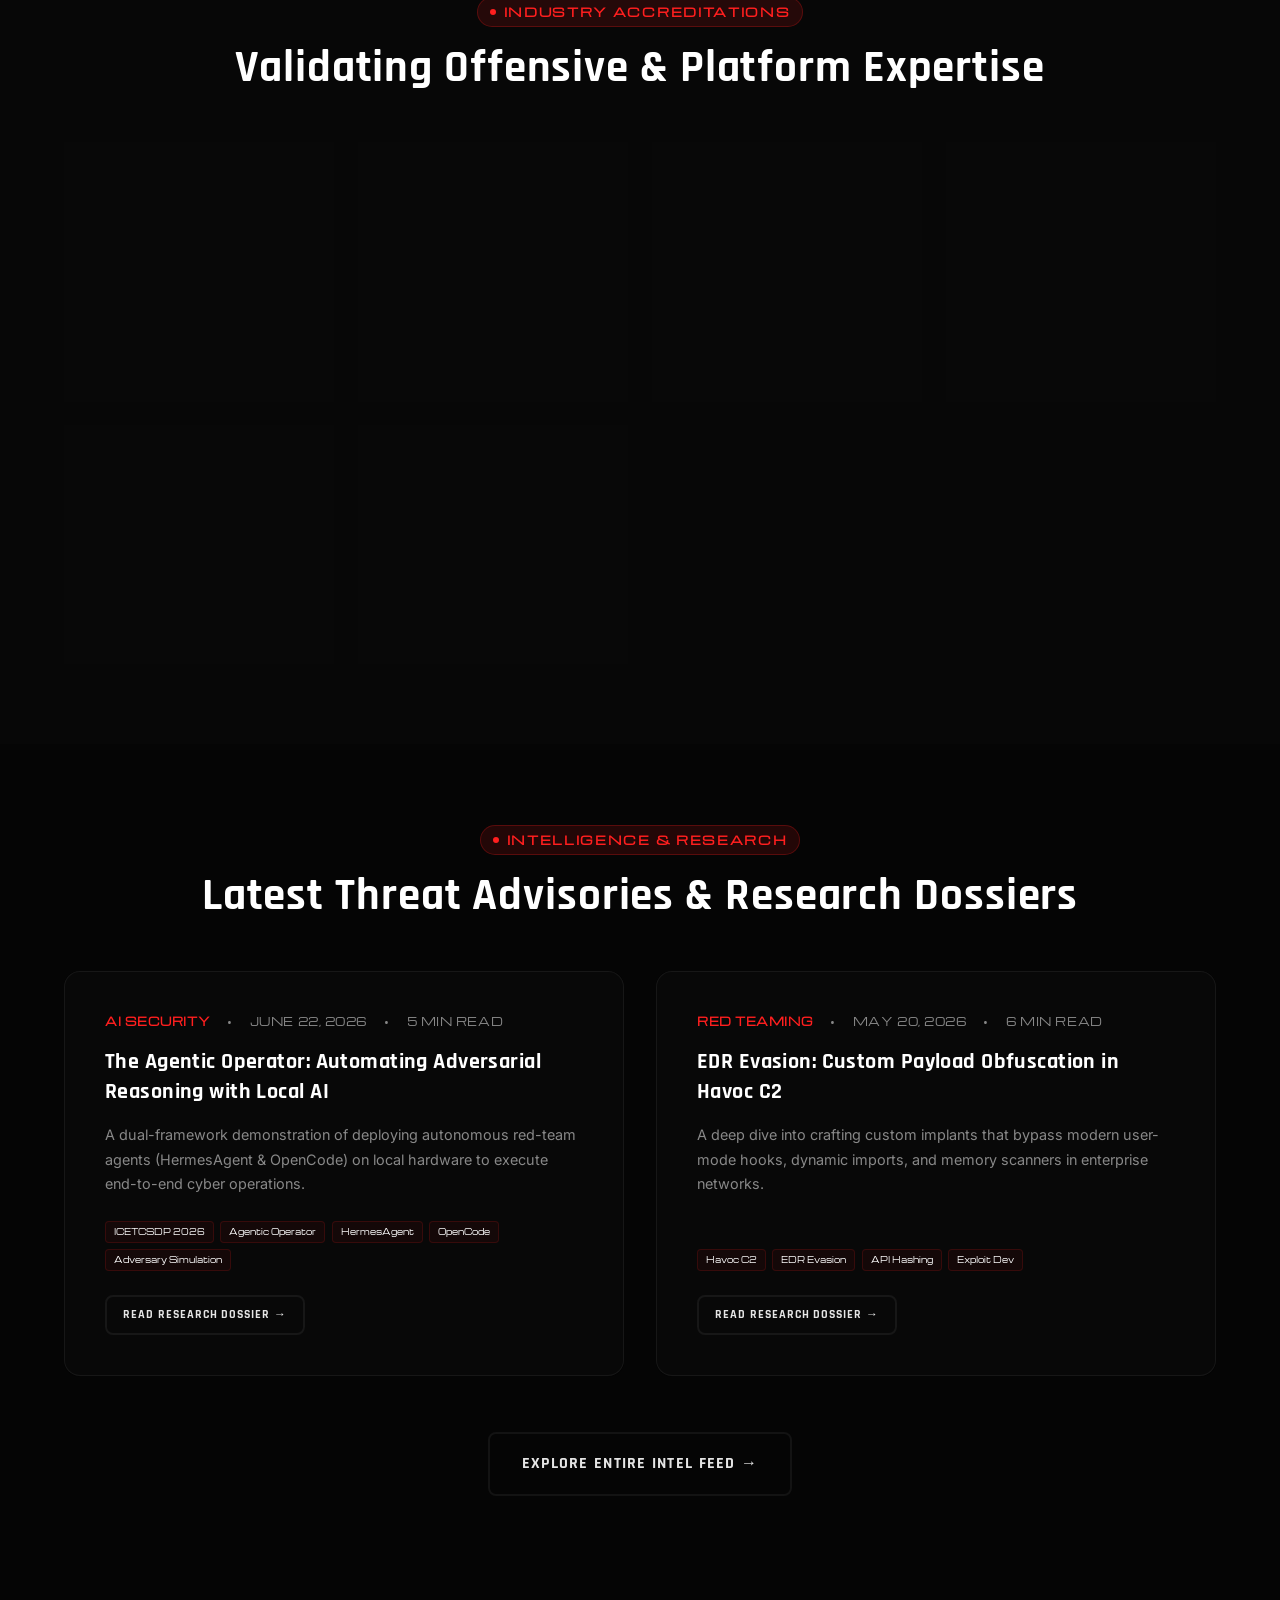
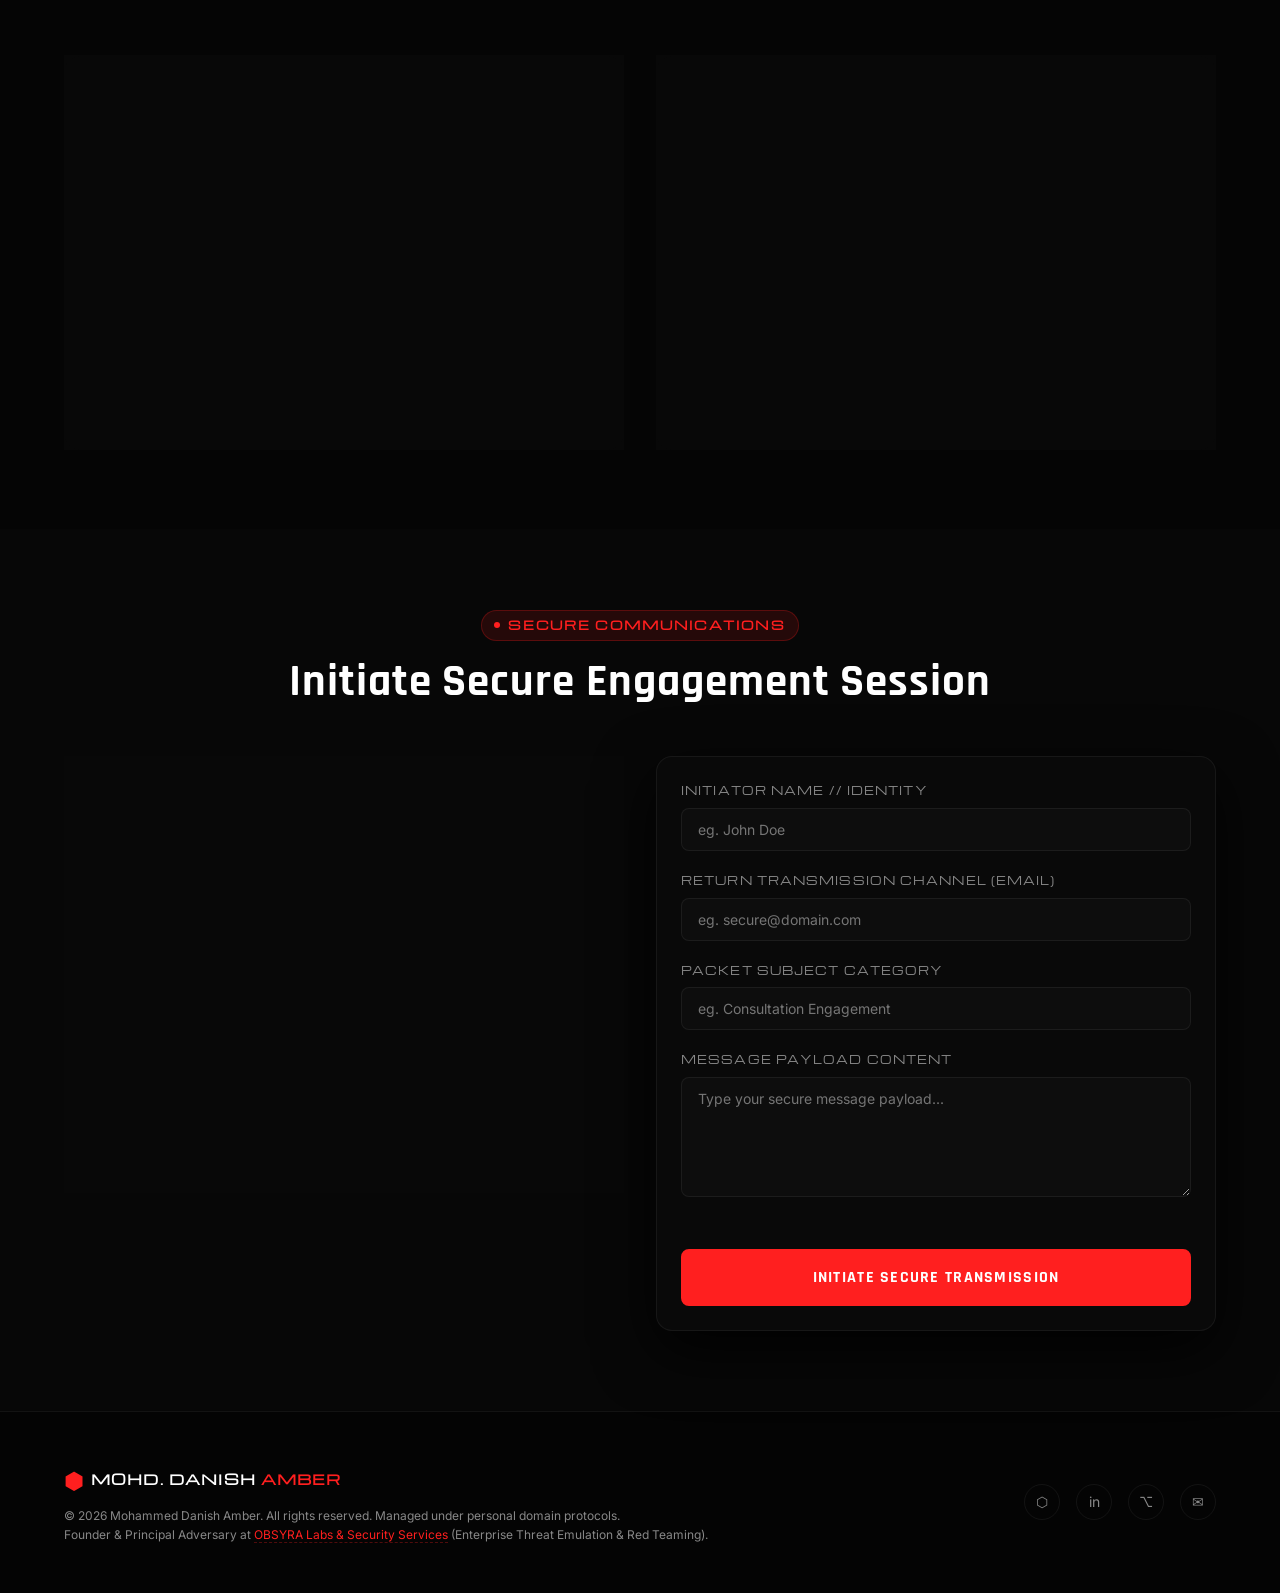
==== commit 69942129: "Update logo text from 'M. DANISH' to 'MOHD. DANISH'" ====
--- a/index.html
+++ b/index.html
@@ -31,7 +31,7 @@
   <div class="container nav-inner">
     <a href="#home" class="nav-logo" aria-label="Danish Amber Home">
       <span class="nav-logo-icon">⬢</span>
-      <span class="nav-logo-text">M. DANISH<span> AMBER</span></span>
+      <span class="nav-logo-text">MOHD. DANISH<span> AMBER</span></span>
     </a>
 
     <div class="nav-links">
@@ -672,7 +672,7 @@
     <div>
       <div class="nav-logo" style="margin-bottom:0.5rem;">
         <span class="nav-logo-icon">⬢</span>
-        <span class="nav-logo-text" style="font-size:0.9rem;">M. DANISH<span> AMBER</span></span>
+        <span class="nav-logo-text" style="font-size:0.9rem;">MOHD. DANISH<span> AMBER</span></span>
       </div>
       <p style="font-size:12px; line-height:1.6;">© 2026 Mohammed Danish Amber. All rights reserved. Managed under personal domain protocols.<br><span style="color:var(--steel-muted);">Founder &amp; Principal Adversary at <a href="https://obsyralabs.com" target="_blank" rel="noopener" style="color:var(--core-red); text-decoration:none; border-bottom:1px dashed rgba(255,31,31,0.3); transition:all var(--transition-fast);">OBSYRA Labs &amp; Security Services</a> (Enterprise Threat Emulation &amp; Red Teaming).</span></p>
     </div>
